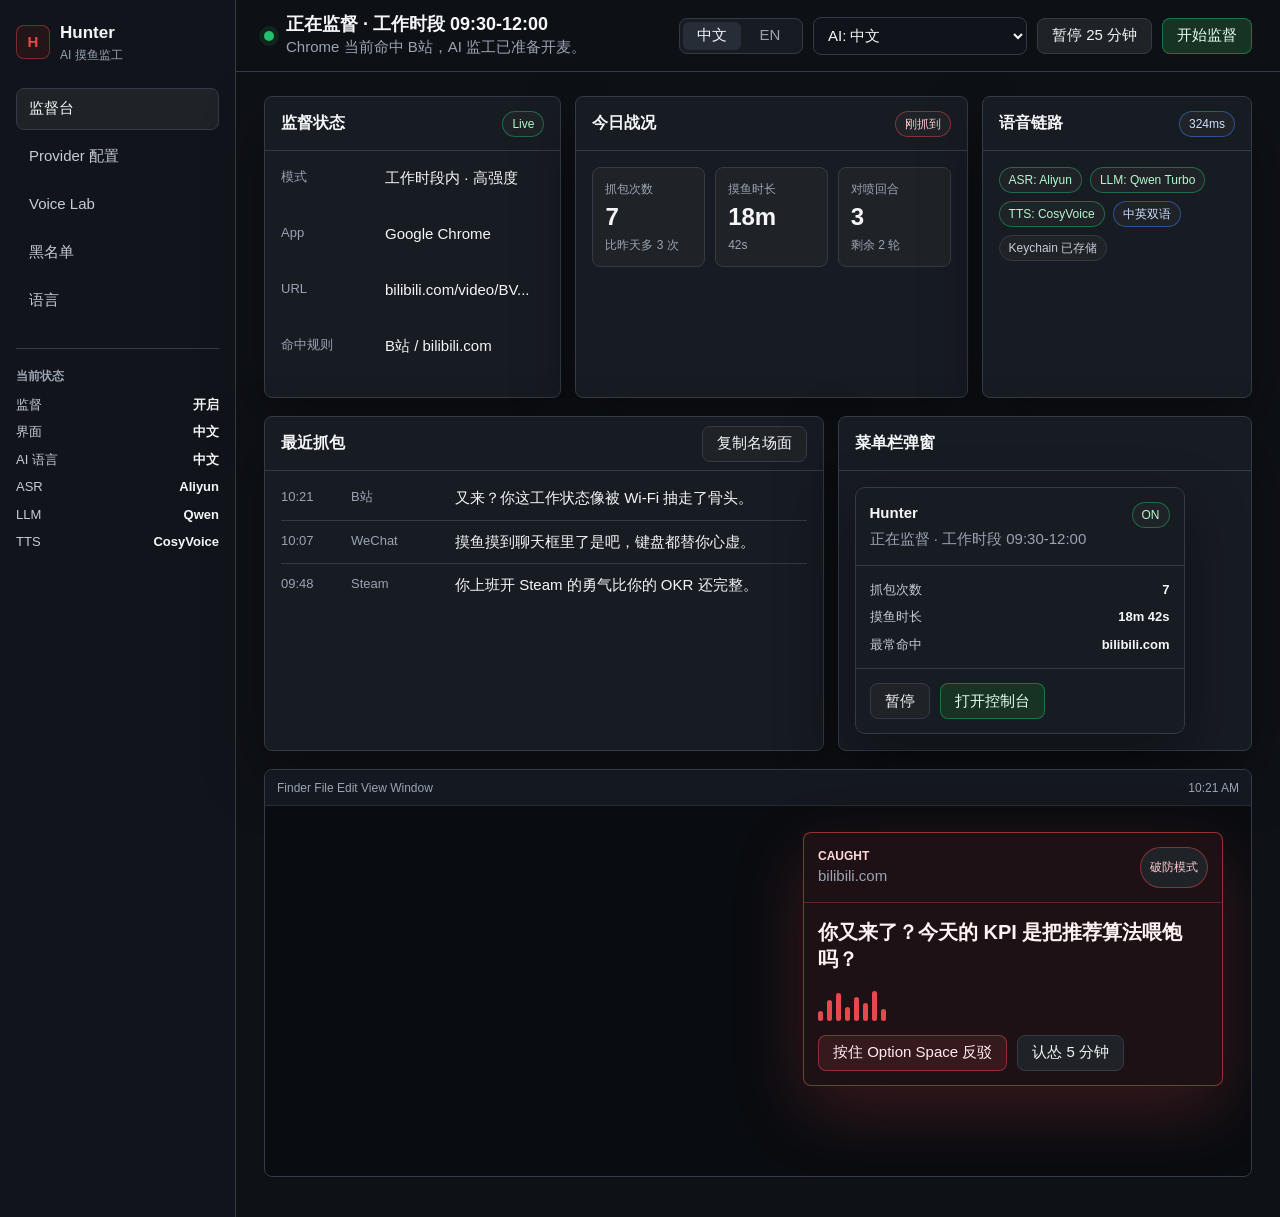
==== docs/design-prototype/index.html @ 323cc322 "Initial Hunter product docs and design prototype" ====
<!doctype html>
<html lang="zh-Hans">
  <head>
    <meta charset="utf-8" />
    <meta name="viewport" content="width=device-width, initial-scale=1" />
    <title>Hunter Design Prototype</title>
    <style>
      :root {
        color-scheme: dark;
        --bg: #0e1116;
        --surface: #171b22;
        --surface-2: #1f2328;
        --surface-3: #272d36;
        --line: #343b46;
        --text: #f4f6f8;
        --muted: #9aa4b2;
        --soft: #c4ccd6;
        --green: #25c26e;
        --red: #e5484d;
        --yellow: #f6b73c;
        --blue: #3b82f6;
        --violet: #8b5cf6;
        --radius: 8px;
        --shadow: 0 24px 60px rgba(0, 0, 0, 0.34);
        --font: -apple-system, BlinkMacSystemFont, "SF Pro Text", "SF Pro Display", "Segoe UI", sans-serif;
      }

      * {
        box-sizing: border-box;
      }

      body {
        margin: 0;
        min-width: 1120px;
        min-height: 100vh;
        background: var(--bg);
        color: var(--text);
        font-family: var(--font);
        font-size: 15px;
        line-height: 1.5;
      }

      button,
      input,
      select {
        font: inherit;
      }

      button {
        cursor: pointer;
      }

      .prototype {
        display: grid;
        grid-template-columns: 236px 1fr;
        min-height: 100vh;
      }

      .sidebar {
        border-right: 1px solid var(--line);
        background: #11151b;
        padding: 20px 16px;
      }

      .brand {
        display: flex;
        align-items: center;
        gap: 10px;
        margin-bottom: 24px;
      }

      .brand-mark {
        display: grid;
        place-items: center;
        width: 34px;
        height: 34px;
        border: 1px solid rgba(229, 72, 77, 0.45);
        border-radius: 8px;
        background: #241519;
        color: var(--red);
        font-weight: 800;
      }

      .brand-title {
        font-size: 17px;
        font-weight: 800;
      }

      .brand-subtitle {
        color: var(--muted);
        font-size: 12px;
      }

      .nav {
        display: grid;
        gap: 6px;
      }

      .nav button {
        width: 100%;
        min-height: 42px;
        border: 1px solid transparent;
        border-radius: 8px;
        background: transparent;
        color: var(--soft);
        text-align: left;
        padding: 0 12px;
      }

      .nav button.active {
        border-color: var(--line);
        background: var(--surface-2);
        color: var(--text);
      }

      .sidebar-section {
        margin-top: 26px;
        padding-top: 18px;
        border-top: 1px solid var(--line);
      }

      .sidebar-label {
        margin-bottom: 10px;
        color: var(--muted);
        font-size: 12px;
        font-weight: 700;
        text-transform: uppercase;
      }

      .key-value {
        display: grid;
        gap: 8px;
      }

      .kv-row {
        display: flex;
        justify-content: space-between;
        gap: 10px;
        color: var(--soft);
        font-size: 13px;
      }

      .kv-row strong {
        color: var(--text);
      }

      .content {
        min-width: 0;
      }

      .topbar {
        position: sticky;
        top: 0;
        z-index: 10;
        display: flex;
        align-items: center;
        justify-content: space-between;
        height: 72px;
        border-bottom: 1px solid var(--line);
        background: rgba(14, 17, 22, 0.96);
        padding: 0 28px;
      }

      .topbar-title {
        display: flex;
        align-items: center;
        gap: 12px;
        min-width: 0;
      }

      .status-dot {
        width: 10px;
        height: 10px;
        border-radius: 999px;
        background: var(--green);
        box-shadow: 0 0 0 5px rgba(37, 194, 110, 0.12);
      }

      h1,
      h2,
      h3,
      p {
        margin: 0;
      }

      h1 {
        font-size: 18px;
        line-height: 1.25;
      }

      h2 {
        font-size: 16px;
        line-height: 1.3;
      }

      h3 {
        font-size: 13px;
        color: var(--muted);
        font-weight: 700;
        text-transform: uppercase;
      }

      .subtle {
        color: var(--muted);
      }

      .toolbar {
        display: flex;
        align-items: center;
        gap: 10px;
        flex-shrink: 0;
      }

      .segmented {
        display: flex;
        align-items: center;
        min-height: 36px;
        border: 1px solid var(--line);
        border-radius: 8px;
        background: var(--surface);
        padding: 3px;
      }

      .segmented button {
        min-width: 58px;
        height: 28px;
        border: 0;
        border-radius: 6px;
        background: transparent;
        color: var(--muted);
        padding: 0 10px;
      }

      .segmented button.active {
        background: var(--surface-3);
        color: var(--text);
      }

      .button {
        min-height: 36px;
        border: 1px solid var(--line);
        border-radius: 8px;
        background: var(--surface-2);
        color: var(--text);
        padding: 0 14px;
        white-space: nowrap;
      }

      #aiLanguage {
        width: 214px;
      }

      .button.primary {
        border-color: rgba(37, 194, 110, 0.45);
        background: #173323;
        color: #e6fff0;
      }

      .button.warn {
        border-color: rgba(229, 72, 77, 0.5);
        background: #35191d;
        color: #ffecef;
      }

      .main {
        display: grid;
        gap: 18px;
        padding: 24px 28px 40px;
      }

      .page {
        display: none;
      }

      .page.active {
        display: grid;
        gap: 18px;
      }

      .dashboard-grid {
        display: grid;
        grid-template-columns: 1.1fr 1.45fr 1fr;
        gap: 14px;
      }

      .two-column {
        display: grid;
        grid-template-columns: 1.35fr 1fr;
        gap: 14px;
      }

      .panel {
        border: 1px solid var(--line);
        border-radius: var(--radius);
        background: var(--surface);
        box-shadow: var(--shadow);
      }

      .panel-header {
        display: flex;
        align-items: center;
        justify-content: space-between;
        gap: 12px;
        min-height: 54px;
        border-bottom: 1px solid var(--line);
        padding: 0 16px;
      }

      .panel-body {
        padding: 16px;
      }

      .metric-grid {
        display: grid;
        grid-template-columns: repeat(3, minmax(0, 1fr));
        gap: 10px;
      }

      .metric {
        min-height: 86px;
        border: 1px solid var(--line);
        border-radius: 8px;
        background: var(--surface-2);
        padding: 12px;
      }

      .metric-label {
        color: var(--muted);
        font-size: 12px;
      }

      .metric-value {
        margin-top: 6px;
        font-size: 24px;
        font-weight: 800;
        line-height: 1.1;
      }

      .metric-note {
        margin-top: 6px;
        color: var(--muted);
        font-size: 12px;
      }

      .signal-list {
        display: grid;
        gap: 10px;
      }

      .signal {
        display: grid;
        grid-template-columns: 94px 1fr;
        gap: 10px;
        align-items: start;
        min-height: 46px;
      }

      .signal-label {
        color: var(--muted);
        font-size: 13px;
      }

      .signal-value {
        color: var(--text);
        overflow-wrap: anywhere;
      }

      .badge-row {
        display: flex;
        flex-wrap: wrap;
        gap: 8px;
      }

      .badge {
        display: inline-flex;
        align-items: center;
        min-height: 26px;
        border: 1px solid var(--line);
        border-radius: 999px;
        background: var(--surface-2);
        color: var(--soft);
        padding: 0 9px;
        font-size: 12px;
        white-space: nowrap;
      }

      .badge.green {
        border-color: rgba(37, 194, 110, 0.45);
        color: #b7f7cf;
      }

      .badge.red {
        border-color: rgba(229, 72, 77, 0.5);
        color: #ffc8cd;
      }

      .badge.blue {
        border-color: rgba(59, 130, 246, 0.5);
        color: #cfe0ff;
      }

      .event-list {
        display: grid;
        gap: 10px;
      }

      .event {
        display: grid;
        grid-template-columns: 58px 92px 1fr;
        gap: 12px;
        align-items: start;
        border-bottom: 1px solid var(--line);
        padding-bottom: 10px;
      }

      .event:last-child {
        border-bottom: 0;
        padding-bottom: 0;
      }

      .event-time,
      .event-target {
        color: var(--muted);
        font-size: 13px;
      }

      .event-copy {
        color: var(--text);
      }

      .provider-grid {
        display: grid;
        grid-template-columns: repeat(3, minmax(0, 1fr));
        gap: 14px;
      }

      .provider {
        border: 1px solid var(--line);
        border-radius: 8px;
        background: var(--surface-2);
      }

      .provider-top {
        display: flex;
        align-items: center;
        justify-content: space-between;
        gap: 10px;
        min-height: 52px;
        border-bottom: 1px solid var(--line);
        padding: 0 14px;
      }

      .provider-body {
        display: grid;
        gap: 12px;
        padding: 14px;
      }

      .field-grid {
        display: grid;
        grid-template-columns: repeat(2, minmax(0, 1fr));
        gap: 12px;
      }

      .field {
        display: grid;
        gap: 6px;
      }

      .field label {
        color: var(--muted);
        font-size: 12px;
        font-weight: 700;
      }

      .input {
        width: 100%;
        min-height: 38px;
        border: 1px solid var(--line);
        border-radius: 8px;
        background: #10141a;
        color: var(--text);
        padding: 0 10px;
      }

      .select {
        width: 100%;
        min-height: 38px;
        border: 1px solid var(--line);
        border-radius: 8px;
        background: #10141a;
        color: var(--text);
        padding: 0 10px;
      }

      .preview-shell {
        position: relative;
        min-height: 408px;
        overflow: hidden;
        border: 1px solid var(--line);
        border-radius: 8px;
        background: #090c10;
      }

      .desktop-strip {
        display: flex;
        align-items: center;
        justify-content: space-between;
        min-height: 36px;
        border-bottom: 1px solid #252b34;
        background: #141820;
        padding: 0 12px;
        color: var(--muted);
        font-size: 12px;
      }

      .overlay {
        position: absolute;
        right: 28px;
        top: 62px;
        width: 420px;
        border: 1px solid rgba(229, 72, 77, 0.58);
        border-radius: 8px;
        background: #1d1115;
        box-shadow: 0 24px 70px rgba(229, 72, 77, 0.22);
      }

      .overlay-head {
        display: flex;
        justify-content: space-between;
        gap: 12px;
        border-bottom: 1px solid rgba(229, 72, 77, 0.32);
        padding: 14px;
      }

      .overlay-title {
        color: #ffd9dc;
        font-size: 12px;
        font-weight: 800;
        letter-spacing: 0;
        text-transform: uppercase;
      }

      .overlay-body {
        display: grid;
        gap: 14px;
        padding: 16px 14px 14px;
      }

      .roast {
        color: #fff3f4;
        font-size: 20px;
        font-weight: 800;
        line-height: 1.35;
      }

      .wave {
        display: flex;
        align-items: end;
        gap: 4px;
        height: 34px;
      }

      .wave span {
        width: 5px;
        border-radius: 999px;
        background: var(--red);
      }

      .wave span:nth-child(1) { height: 10px; }
      .wave span:nth-child(2) { height: 21px; }
      .wave span:nth-child(3) { height: 28px; }
      .wave span:nth-child(4) { height: 14px; }
      .wave span:nth-child(5) { height: 24px; }
      .wave span:nth-child(6) { height: 18px; }
      .wave span:nth-child(7) { height: 30px; }
      .wave span:nth-child(8) { height: 12px; }

      .blacklist-table {
        width: 100%;
        border-collapse: collapse;
      }

      .blacklist-table th,
      .blacklist-table td {
        border-bottom: 1px solid var(--line);
        padding: 11px 10px;
        text-align: left;
      }

      .blacklist-table th {
        color: var(--muted);
        font-size: 12px;
        font-weight: 700;
      }

      .blacklist-table td {
        color: var(--soft);
      }

      .fight {
        display: grid;
        gap: 12px;
      }

      .bubble {
        max-width: 82%;
        border: 1px solid var(--line);
        border-radius: 8px;
        background: var(--surface-2);
        padding: 12px;
      }

      .bubble.user {
        justify-self: end;
        border-color: rgba(59, 130, 246, 0.5);
        background: #111d31;
      }

      .bubble.ai {
        justify-self: start;
        border-color: rgba(229, 72, 77, 0.45);
        background: #211519;
      }

      .bubble-label {
        margin-bottom: 4px;
        color: var(--muted);
        font-size: 12px;
        font-weight: 700;
      }

      .language-grid {
        display: grid;
        grid-template-columns: repeat(4, minmax(0, 1fr));
        gap: 12px;
      }

      .language-item {
        min-height: 112px;
        border: 1px solid var(--line);
        border-radius: 8px;
        background: var(--surface-2);
        padding: 14px;
      }

      .language-item strong {
        display: block;
        margin-bottom: 6px;
      }

      .language-item p {
        color: var(--muted);
        font-size: 13px;
      }

      .preview-copy-box {
        border: 1px solid var(--line);
        border-radius: 8px;
        background: #10141a;
        padding: 14px;
      }

      .menu-popover {
        width: 330px;
        border: 1px solid var(--line);
        border-radius: 10px;
        background: var(--surface);
        box-shadow: var(--shadow);
        overflow: hidden;
      }

      .popover-section {
        border-bottom: 1px solid var(--line);
        padding: 14px;
      }

      .popover-section:last-child {
        border-bottom: 0;
      }

      .footer-note {
        color: var(--muted);
        font-size: 12px;
      }

      @media (max-width: 980px) {
        body {
          min-width: 0;
        }

        .prototype {
          grid-template-columns: 1fr;
        }

        .sidebar {
          display: none;
        }

        .dashboard-grid,
        .two-column,
        .provider-grid,
        .language-grid,
        .field-grid {
          grid-template-columns: 1fr;
        }

        .topbar {
          height: auto;
          align-items: flex-start;
          gap: 14px;
          padding: 16px;
          flex-direction: column;
        }

        .main {
          padding: 16px;
        }

        .overlay {
          left: 16px;
          right: 16px;
          width: auto;
        }
      }
    </style>
  </head>
  <body>
    <div class="prototype">
      <aside class="sidebar">
        <div class="brand">
          <div class="brand-mark">H</div>
          <div>
            <div class="brand-title">Hunter</div>
            <div class="brand-subtitle" data-i18n="brand_subtitle">AI 摸鱼监工</div>
          </div>
        </div>

        <nav class="nav" aria-label="Prototype sections">
          <button class="active" data-page-target="dashboard" data-i18n="nav_dashboard">监督台</button>
          <button data-page-target="providers" data-i18n="nav_providers">Provider 配置</button>
          <button data-page-target="voice" data-i18n="nav_voice">Voice Lab</button>
          <button data-page-target="blacklist" data-i18n="nav_blacklist">黑名单</button>
          <button data-page-target="language" data-i18n="nav_language">语言</button>
        </nav>

        <div class="sidebar-section">
          <div class="sidebar-label" data-i18n="sidebar_status">当前状态</div>
          <div class="key-value">
            <div class="kv-row"><span data-i18n="sidebar_monitor">监督</span><strong data-i18n="sidebar_on">开启</strong></div>
            <div class="kv-row"><span data-i18n="sidebar_ui">界面</span><strong id="sidebarUi">中文</strong></div>
            <div class="kv-row"><span data-i18n="sidebar_ai">AI 语言</span><strong id="sidebarAi">中文</strong></div>
            <div class="kv-row"><span>ASR</span><strong>Aliyun</strong></div>
            <div class="kv-row"><span>LLM</span><strong>Qwen</strong></div>
            <div class="kv-row"><span>TTS</span><strong>CosyVoice</strong></div>
          </div>
        </div>
      </aside>

      <section class="content">
        <header class="topbar">
          <div class="topbar-title">
            <span class="status-dot" aria-hidden="true"></span>
            <div>
              <h1 data-i18n="top_title">正在监督 · 工作时段 09:30-12:00</h1>
              <p class="subtle" data-i18n="top_subtitle">Chrome 当前命中 B站，AI 监工已准备开麦。</p>
            </div>
          </div>
          <div class="toolbar">
            <div class="segmented" aria-label="Interface language">
              <button class="active" data-locale="zh">中文</button>
              <button data-locale="en">EN</button>
            </div>
            <select class="select" id="aiLanguage" aria-label="AI roast language">
              <option value="zh">AI: 中文</option>
              <option value="en">AI: English</option>
              <option value="follow">AI: Follow UI</option>
            </select>
            <button class="button" data-i18n="btn_pause">暂停 25 分钟</button>
            <button class="button primary" data-i18n="btn_open">开始监督</button>
          </div>
        </header>

        <main class="main">
          <section class="page active" id="dashboard">
            <div class="dashboard-grid">
              <div class="panel">
                <div class="panel-header">
                  <h2 data-i18n="panel_status">监督状态</h2>
                  <span class="badge green" data-i18n="badge_live">Live</span>
                </div>
                <div class="panel-body signal-list">
                  <div class="signal">
                    <div class="signal-label" data-i18n="status_mode">模式</div>
                    <div class="signal-value" data-i18n="status_mode_value">工作时段内 · 高强度</div>
                  </div>
                  <div class="signal">
                    <div class="signal-label">App</div>
                    <div class="signal-value">Google Chrome</div>
                  </div>
                  <div class="signal">
                    <div class="signal-label">URL</div>
                    <div class="signal-value">bilibili.com/video/BV...</div>
                  </div>
                  <div class="signal">
                    <div class="signal-label" data-i18n="status_rule">命中规则</div>
                    <div class="signal-value">B站 / bilibili.com</div>
                  </div>
                </div>
              </div>

              <div class="panel">
                <div class="panel-header">
                  <h2 data-i18n="panel_today">今日战况</h2>
                  <span class="badge red" data-i18n="badge_caught">刚抓到</span>
                </div>
                <div class="panel-body">
                  <div class="metric-grid">
                    <div class="metric">
                      <div class="metric-label" data-i18n="metric_incidents">抓包次数</div>
                      <div class="metric-value">7</div>
                      <div class="metric-note" data-i18n="metric_incidents_note">比昨天多 3 次</div>
                    </div>
                    <div class="metric">
                      <div class="metric-label" data-i18n="metric_time">摸鱼时长</div>
                      <div class="metric-value">18m</div>
                      <div class="metric-note">42s</div>
                    </div>
                    <div class="metric">
                      <div class="metric-label" data-i18n="metric_fights">对喷回合</div>
                      <div class="metric-value">3</div>
                      <div class="metric-note" data-i18n="metric_fights_note">剩余 2 轮</div>
                    </div>
                  </div>
                </div>
              </div>

              <div class="panel">
                <div class="panel-header">
                  <h2 data-i18n="panel_chain">语音链路</h2>
                  <span class="badge blue">324ms</span>
                </div>
                <div class="panel-body">
                  <div class="badge-row">
                    <span class="badge green">ASR: Aliyun</span>
                    <span class="badge green">LLM: Qwen Turbo</span>
                    <span class="badge green">TTS: CosyVoice</span>
                    <span class="badge blue" data-i18n="badge_bilingual">中英双语</span>
                    <span class="badge" data-i18n="badge_keychain">Keychain 已存储</span>
                  </div>
                </div>
              </div>
            </div>

            <div class="two-column">
              <div class="panel">
                <div class="panel-header">
                  <h2 data-i18n="panel_recent">最近抓包</h2>
                  <button class="button" data-i18n="btn_copy">复制名场面</button>
                </div>
                <div class="panel-body event-list">
                  <div class="event">
                    <div class="event-time">10:21</div>
                    <div class="event-target">B站</div>
                    <div class="event-copy" data-i18n="event_1">又来？你这工作状态像被 Wi-Fi 抽走了骨头。</div>
                  </div>
                  <div class="event">
                    <div class="event-time">10:07</div>
                    <div class="event-target">WeChat</div>
                    <div class="event-copy" data-i18n="event_2">摸鱼摸到聊天框里了是吧，键盘都替你心虚。</div>
                  </div>
                  <div class="event">
                    <div class="event-time">09:48</div>
                    <div class="event-target">Steam</div>
                    <div class="event-copy" data-i18n="event_3">你上班开 Steam 的勇气比你的 OKR 还完整。</div>
                  </div>
                </div>
              </div>

              <div class="panel">
                <div class="panel-header">
                  <h2 data-i18n="panel_menu">菜单栏弹窗</h2>
                </div>
                <div class="panel-body">
                  <div class="menu-popover">
                    <div class="popover-section">
                      <div style="display:flex; justify-content:space-between; gap:12px;">
                        <strong>Hunter</strong>
                        <span class="badge green">ON</span>
                      </div>
                      <p class="subtle" data-i18n="popover_status">正在监督 · 工作时段 09:30-12:00</p>
                    </div>
                    <div class="popover-section key-value">
                      <div class="kv-row"><span data-i18n="metric_incidents">抓包次数</span><strong>7</strong></div>
                      <div class="kv-row"><span data-i18n="metric_time">摸鱼时长</span><strong>18m 42s</strong></div>
                      <div class="kv-row"><span data-i18n="top_target">最常命中</span><strong>bilibili.com</strong></div>
                    </div>
                    <div class="popover-section" style="display:flex; gap:10px;">
                      <button class="button" data-i18n="btn_pause_short">暂停</button>
                      <button class="button primary" data-i18n="btn_console">打开控制台</button>
                    </div>
                  </div>
                </div>
              </div>
            </div>

            <div class="preview-shell" aria-label="Caught overlay preview">
              <div class="desktop-strip">
                <span>Finder  File  Edit  View  Window</span>
                <span>10:21 AM</span>
              </div>
              <div class="overlay">
                <div class="overlay-head">
                  <div>
                    <div class="overlay-title">Caught</div>
                    <div class="subtle">bilibili.com</div>
                  </div>
                  <span class="badge red" data-i18n="overlay_level">破防模式</span>
                </div>
                <div class="overlay-body">
                  <div class="roast" id="overlayRoast">你又来了？今天的 KPI 是把推荐算法喂饱吗？</div>
                  <div class="wave" aria-label="TTS playing">
                    <span></span><span></span><span></span><span></span><span></span><span></span><span></span><span></span>
                  </div>
                  <div style="display:flex; gap:10px;">
                    <button class="button warn" data-i18n="btn_talkback">按住 Option Space 反驳</button>
                    <button class="button" data-i18n="btn_surrender">认怂 5 分钟</button>
                  </div>
                </div>
              </div>
            </div>
          </section>

          <section class="page" id="providers">
            <div class="panel">
              <div class="panel-header">
                <h2 data-i18n="provider_title">Provider 配置</h2>
                <div class="toolbar">
                  <button class="button" data-i18n="provider_add">新增 Custom Provider</button>
                  <button class="button primary" data-i18n="provider_test_all">端到端测试</button>
                </div>
              </div>
              <div class="panel-body provider-grid">
                <article class="provider">
                  <div class="provider-top">
                    <strong>ASR</strong>
                    <span class="badge green" data-i18n="connected">已连接</span>
                  </div>
                  <div class="provider-body">
                    <div class="field">
                      <label>Provider</label>
                      <select class="select">
                        <option>Aliyun Bailian</option>
                        <option>OpenAI-compatible</option>
                        <option>Custom HTTP</option>
                      </select>
                    </div>
                    <div class="field">
                      <label>Model ID</label>
                      <input class="input" value="paraformer-realtime-v2" />
                    </div>
                    <div class="field">
                      <label>Base URL</label>
                      <input class="input" value="wss://dashscope.aliyuncs.com/..." />
                    </div>
                    <div class="field">
                      <label>API Key</label>
                      <input class="input" value="Stored in Keychain" />
                    </div>
                    <div class="badge-row">
                      <span class="badge blue">Streaming</span>
                      <span class="badge">zh-CN</span>
                      <span class="badge">en-US</span>
                    </div>
                    <button class="button" data-i18n="test_asr">测试 ASR</button>
                  </div>
                </article>

                <article class="provider">
                  <div class="provider-top">
                    <strong>LLM</strong>
                    <span class="badge green" data-i18n="connected">已连接</span>
                  </div>
                  <div class="provider-body">
                    <div class="field">
                      <label>Provider</label>
                      <select class="select">
                        <option>Aliyun Bailian</option>
                        <option>OpenAI-compatible</option>
                        <option>Volcengine</option>
                      </select>
                    </div>
                    <div class="field">
                      <label>Model ID</label>
                      <input class="input" value="qwen-turbo" />
                    </div>
                    <div class="field">
                      <label>Base URL</label>
                      <input class="input" value="https://dashscope.aliyuncs.com/compatible-mode/v1" />
                    </div>
                    <div class="field">
                      <label data-i18n="cost_hint">成本提示</label>
                      <input class="input" value="0.3/0.6 CNY per 1M tokens" />
                    </div>
                    <div class="badge-row">
                      <span class="badge blue">OpenAI-compatible</span>
                      <span class="badge">JSON</span>
                      <span class="badge">zh/en</span>
                    </div>
                    <button class="button" data-i18n="test_llm">测试 LLM</button>
                  </div>
                </article>

                <article class="provider">
                  <div class="provider-top">
                    <strong>TTS</strong>
                    <span class="badge yellow" data-i18n="voice_needed">需要音色</span>
                  </div>
                  <div class="provider-body">
                    <div class="field">
                      <label>Provider</label>
                      <select class="select">
                        <option>Aliyun Bailian</option>
                        <option>Tencent Cloud</option>
                        <option>Custom HTTP</option>
                      </select>
                    </div>
                    <div class="field">
                      <label>Model ID</label>
                      <input class="input" value="cosyvoice-v3.5-flash" />
                    </div>
                    <div class="field">
                      <label>Voice</label>
                      <input class="input" value="longxiaochun" />
                    </div>
                    <div class="field">
                      <label data-i18n="voice_clone">音色复刻</label>
                      <select class="select">
                        <option data-i18n="voice_clone_auth">授权后启用</option>
                      </select>
                    </div>
                    <div class="badge-row">
                      <span class="badge blue">Voice clone</span>
                      <span class="badge">zh-CN</span>
                      <span class="badge">en-US</span>
                    </div>
                    <button class="button" data-i18n="test_tts">测试 TTS</button>
                  </div>
                </article>
              </div>
            </div>

            <div class="panel">
              <div class="panel-header">
                <h2 data-i18n="provider_matrix">能力矩阵</h2>
              </div>
              <div class="panel-body">
                <table class="blacklist-table">
                  <thead>
                    <tr>
                      <th>Provider</th>
                      <th>ASR</th>
                      <th>LLM</th>
                      <th>TTS</th>
                      <th data-i18n="languages">语言</th>
                      <th data-i18n="best_for">适合</th>
                    </tr>
                  </thead>
                  <tbody>
                    <tr>
                      <td>Aliyun Bailian</td>
                      <td>Yes</td>
                      <td>Yes</td>
                      <td>Yes</td>
                      <td>中文 / English</td>
                      <td data-i18n="best_aliyun">默认测试，低成本闭环</td>
                    </tr>
                    <tr>
                      <td>OpenAI-compatible</td>
                      <td>Depends</td>
                      <td>Yes</td>
                      <td>Depends</td>
                      <td>Multi</td>
                      <td data-i18n="best_custom">用户自带网关</td>
                    </tr>
                    <tr>
                      <td>Volcengine</td>
                      <td>Yes</td>
                      <td>Yes</td>
                      <td>Yes</td>
                      <td>中文 / English</td>
                      <td data-i18n="best_voice">更强语音表现力</td>
                    </tr>
                  </tbody>
                </table>
              </div>
            </div>
          </section>

          <section class="page" id="voice">
            <div class="two-column">
              <div class="panel">
                <div class="panel-header">
                  <h2>Voice Lab</h2>
                  <button class="button primary" data-i18n="save_role">保存为当前角色</button>
                </div>
                <div class="panel-body">
                  <div class="field-grid">
                    <div class="field">
                      <label data-i18n="role">角色</label>
                      <select class="select">
                        <option data-i18n="role_coworker">毒舌同事</option>
                        <option data-i18n="role_boss">老板附体</option>
                        <option data-i18n="role_coach">自律教练</option>
                      </select>
                    </div>
                    <div class="field">
                      <label data-i18n="intensity">强度</label>
                      <select class="select">
                        <option data-i18n="level_sarcastic">阴阳怪气</option>
                        <option data-i18n="level_gentle">温柔提醒</option>
                        <option data-i18n="level_break">破防模式</option>
                      </select>
                    </div>
                    <div class="field">
                      <label data-i18n="ai_roast_language">AI 监督语言</label>
                      <select class="select">
                        <option>中文</option>
                        <option>English</option>
                        <option data-i18n="follow_ui">跟随界面</option>
                      </select>
                    </div>
                    <div class="field">
                      <label data-i18n="voice">音色</label>
                      <select class="select">
                        <option>longxiaochun · zh/en</option>
                        <option>custom-authorized-01</option>
                      </select>
                    </div>
                  </div>
                  <div style="height:14px;"></div>
                  <div class="field">
                    <label data-i18n="preview_scene">预览场景</label>
                    <input class="input" value="App: Chrome, URL: bilibili.com, Work mode: Deep Focus" />
                  </div>
                  <div style="height:12px;"></div>
                  <div class="preview-copy-box">
                    <h3 data-i18n="preview_copy">预览文案</h3>
                    <p style="margin-top:8px; font-size:18px; font-weight:800;" id="voicePreview">
                      你又打开 B站？你这专注力比试用期还短。
                    </p>
                  </div>
                  <div style="height:12px;"></div>
                  <div class="toolbar">
                    <button class="button" data-i18n="generate_preview">生成预览</button>
                    <button class="button" data-i18n="play">播放</button>
                    <button class="button warn" data-i18n="upload_voice">上传授权样本</button>
                  </div>
                </div>
              </div>

              <div class="panel">
                <div class="panel-header">
                  <h2 data-i18n="fight_session">语音对喷</h2>
                  <span class="badge blue">3 / 5</span>
                </div>
                <div class="panel-body fight">
                  <div class="bubble user">
                    <div class="bubble-label" data-i18n="you">你</div>
                    <div data-i18n="fight_user_1">我就看两分钟。</div>
                  </div>
                  <div class="bubble ai">
                    <div class="bubble-label">Hunter</div>
                    <div data-i18n="fight_ai_1">你上次也是两分钟，最后午饭都凉了。</div>
                  </div>
                  <div class="bubble user">
                    <div class="bubble-label" data-i18n="you">你</div>
                    <div data-i18n="fight_user_2">我是在找资料。</div>
                  </div>
                  <div class="bubble ai">
                    <div class="bubble-label">Hunter</div>
                    <div data-i18n="fight_ai_2">资料长得挺像鬼畜区首页。</div>
                  </div>
                  <div class="toolbar">
                    <button class="button warn" data-i18n="hold_to_talk">按住说话</button>
                    <button class="button" data-i18n="end_round">结束回合</button>
                  </div>
                </div>
              </div>
            </div>
          </section>

          <section class="page" id="blacklist">
            <div class="panel">
              <div class="panel-header">
                <h2 data-i18n="blacklist_title">黑名单</h2>
                <div class="toolbar">
                  <button class="button" data-i18n="preset_pack">添加预设包</button>
                  <button class="button primary" data-i18n="add_rule">添加规则</button>
                </div>
              </div>
              <div class="panel-body">
                <table class="blacklist-table">
                  <thead>
                    <tr>
                      <th data-i18n="rule_name">规则</th>
                      <th data-i18n="type">类型</th>
                      <th data-i18n="match">匹配</th>
                      <th data-i18n="cooldown">冷却</th>
                      <th data-i18n="status">状态</th>
                    </tr>
                  </thead>
                  <tbody>
                    <tr>
                      <td>B站</td>
                      <td>Website</td>
                      <td>bilibili.com</td>
                      <td>5m</td>
                      <td><span class="badge green" data-i18n="enabled">启用</span></td>
                    </tr>
                    <tr>
                      <td>YouTube</td>
                      <td>Website</td>
                      <td>youtube.com</td>
                      <td>5m</td>
                      <td><span class="badge green" data-i18n="enabled">启用</span></td>
                    </tr>
                    <tr>
                      <td>Steam</td>
                      <td>App</td>
                      <td>com.valvesoftware.steam</td>
                      <td>10m</td>
                      <td><span class="badge green" data-i18n="enabled">启用</span></td>
                    </tr>
                    <tr>
                      <td>Discord</td>
                      <td>App</td>
                      <td>Discord</td>
                      <td>3m</td>
                      <td><span class="badge" data-i18n="paused">暂停</span></td>
                    </tr>
                  </tbody>
                </table>
              </div>
            </div>
          </section>

          <section class="page" id="language">
            <div class="panel">
              <div class="panel-header">
                <h2 data-i18n="language_title">语言设置</h2>
                <button class="button primary" data-i18n="save">保存</button>
              </div>
              <div class="panel-body language-grid">
                <div class="language-item">
                  <strong data-i18n="interface_language">界面语言</strong>
                  <p data-i18n="interface_language_desc">控制菜单栏、设置页、抓包记录和所有系统状态文案。</p>
                  <div style="height:12px;"></div>
                  <select class="select">
                    <option>中文</option>
                    <option>English</option>
                  </select>
                </div>
                <div class="language-item">
                  <strong data-i18n="ai_language">AI 监督语言</strong>
                  <p data-i18n="ai_language_desc">控制 LLM 输出和 TTS 播报语言，可独立于界面语言。</p>
                  <div style="height:12px;"></div>
                  <select class="select">
                    <option>中文</option>
                    <option>English</option>
                    <option data-i18n="follow_ui">跟随界面</option>
                  </select>
                </div>
                <div class="language-item">
                  <strong data-i18n="asr_hint">ASR 语言提示</strong>
                  <p data-i18n="asr_hint_desc">告诉 ASR 用户可能说中文、英文或中英混合。</p>
                  <div style="height:12px;"></div>
                  <select class="select">
                    <option data-i18n="auto">自动</option>
                    <option>Mandarin</option>
                    <option>English</option>
                    <option>Mixed</option>
                  </select>
                </div>
                <div class="language-item">
                  <strong data-i18n="voice_language">音色语言能力</strong>
                  <p data-i18n="voice_language_desc">TTS 音色列表必须展示支持语言，避免英文用错中文音色。</p>
                  <div style="height:12px;"></div>
                  <div class="badge-row">
                    <span class="badge blue">zh-CN</span>
                    <span class="badge blue">en-US</span>
                  </div>
                </div>
              </div>
            </div>

            <p class="footer-note" data-i18n="language_note">
              Prototype note: UI language and AI roast language are separate settings. The language toggle at the top simulates interface i18n.
            </p>
          </section>
        </main>
      </section>
    </div>

    <script>
      const copy = {
        zh: {
          brand_subtitle: "AI 摸鱼监工",
          nav_dashboard: "监督台",
          nav_providers: "Provider 配置",
          nav_voice: "Voice Lab",
          nav_blacklist: "黑名单",
          nav_language: "语言",
          sidebar_status: "当前状态",
          sidebar_monitor: "监督",
          sidebar_on: "开启",
          sidebar_ui: "界面",
          sidebar_ai: "AI 语言",
          top_title: "正在监督 · 工作时段 09:30-12:00",
          top_subtitle: "Chrome 当前命中 B站，AI 监工已准备开麦。",
          btn_pause: "暂停 25 分钟",
          btn_open: "开始监督",
          panel_status: "监督状态",
          badge_live: "Live",
          status_mode: "模式",
          status_mode_value: "工作时段内 · 高强度",
          status_rule: "命中规则",
          panel_today: "今日战况",
          badge_caught: "刚抓到",
          metric_incidents: "抓包次数",
          metric_incidents_note: "比昨天多 3 次",
          metric_time: "摸鱼时长",
          metric_fights: "对喷回合",
          metric_fights_note: "剩余 2 轮",
          panel_chain: "语音链路",
          badge_bilingual: "中英双语",
          badge_keychain: "Keychain 已存储",
          panel_recent: "最近抓包",
          btn_copy: "复制名场面",
          event_1: "又来？你这工作状态像被 Wi-Fi 抽走了骨头。",
          event_2: "摸鱼摸到聊天框里了是吧，键盘都替你心虚。",
          event_3: "你上班开 Steam 的勇气比你的 OKR 还完整。",
          panel_menu: "菜单栏弹窗",
          popover_status: "正在监督 · 工作时段 09:30-12:00",
          top_target: "最常命中",
          btn_pause_short: "暂停",
          btn_console: "打开控制台",
          overlay_level: "破防模式",
          btn_talkback: "按住 Option Space 反驳",
          btn_surrender: "认怂 5 分钟",
          provider_title: "Provider 配置",
          provider_add: "新增 Custom Provider",
          provider_test_all: "端到端测试",
          connected: "已连接",
          voice_needed: "需要音色",
          cost_hint: "成本提示",
          voice_clone: "音色复刻",
          voice_clone_auth: "授权后启用",
          test_asr: "测试 ASR",
          test_llm: "测试 LLM",
          test_tts: "测试 TTS",
          provider_matrix: "能力矩阵",
          languages: "语言",
          best_for: "适合",
          best_aliyun: "默认测试，低成本闭环",
          best_custom: "用户自带网关",
          best_voice: "更强语音表现力",
          save_role: "保存为当前角色",
          role: "角色",
          role_coworker: "毒舌同事",
          role_boss: "老板附体",
          role_coach: "自律教练",
          intensity: "强度",
          level_sarcastic: "阴阳怪气",
          level_gentle: "温柔提醒",
          level_break: "破防模式",
          ai_roast_language: "AI 监督语言",
          follow_ui: "跟随界面",
          voice: "音色",
          preview_scene: "预览场景",
          preview_copy: "预览文案",
          generate_preview: "生成预览",
          play: "播放",
          upload_voice: "上传授权样本",
          fight_session: "语音对喷",
          you: "你",
          fight_user_1: "我就看两分钟。",
          fight_ai_1: "你上次也是两分钟，最后午饭都凉了。",
          fight_user_2: "我是在找资料。",
          fight_ai_2: "资料长得挺像鬼畜区首页。",
          hold_to_talk: "按住说话",
          end_round: "结束回合",
          blacklist_title: "黑名单",
          preset_pack: "添加预设包",
          add_rule: "添加规则",
          rule_name: "规则",
          type: "类型",
          match: "匹配",
          cooldown: "冷却",
          status: "状态",
          enabled: "启用",
          paused: "暂停",
          language_title: "语言设置",
          save: "保存",
          interface_language: "界面语言",
          interface_language_desc: "控制菜单栏、设置页、抓包记录和所有系统状态文案。",
          ai_language: "AI 监督语言",
          ai_language_desc: "控制 LLM 输出和 TTS 播报语言，可独立于界面语言。",
          asr_hint: "ASR 语言提示",
          asr_hint_desc: "告诉 ASR 用户可能说中文、英文或中英混合。",
          auto: "自动",
          voice_language: "音色语言能力",
          voice_language_desc: "TTS 音色列表必须展示支持语言，避免英文用错中文音色。",
          language_note: "Prototype note: UI language and AI roast language are separate settings. The language toggle at the top simulates interface i18n."
        },
        en: {
          brand_subtitle: "AI slacking supervisor",
          nav_dashboard: "Monitor",
          nav_providers: "Providers",
          nav_voice: "Voice Lab",
          nav_blacklist: "Blacklist",
          nav_language: "Language",
          sidebar_status: "Status",
          sidebar_monitor: "Monitor",
          sidebar_on: "On",
          sidebar_ui: "UI",
          sidebar_ai: "AI language",
          top_title: "Monitoring · Work block 09:30-12:00",
          top_subtitle: "Chrome is on Bilibili. Hunter is ready to roast.",
          btn_pause: "Pause 25 min",
          btn_open: "Start monitoring",
          panel_status: "Monitor status",
          badge_live: "Live",
          status_mode: "Mode",
          status_mode_value: "Work block · High intensity",
          status_rule: "Matched rule",
          panel_today: "Today",
          badge_caught: "Caught now",
          metric_incidents: "Incidents",
          metric_incidents_note: "3 more than yesterday",
          metric_time: "Slack time",
          metric_fights: "Fight rounds",
          metric_fights_note: "2 rounds left",
          panel_chain: "Voice chain",
          badge_bilingual: "Bilingual",
          badge_keychain: "Stored in Keychain",
          panel_recent: "Recent incidents",
          btn_copy: "Copy best line",
          event_1: "Back again? Your focus just got unplugged from reality.",
          event_2: "You made it all the way into the chat box. Even your keyboard looks embarrassed.",
          event_3: "Opening Steam at work is bold for someone being hunted by deadlines.",
          panel_menu: "Menu bar popover",
          popover_status: "Monitoring · Work block 09:30-12:00",
          top_target: "Top target",
          btn_pause_short: "Pause",
          btn_console: "Open console",
          overlay_level: "Break mode",
          btn_talkback: "Hold Option Space to talk back",
          btn_surrender: "Surrender 5 min",
          provider_title: "Provider settings",
          provider_add: "Add custom provider",
          provider_test_all: "End-to-end test",
          connected: "Connected",
          voice_needed: "Voice needed",
          cost_hint: "Cost hint",
          voice_clone: "Voice clone",
          voice_clone_auth: "Enable after consent",
          test_asr: "Test ASR",
          test_llm: "Test LLM",
          test_tts: "Test TTS",
          provider_matrix: "Capability matrix",
          languages: "Languages",
          best_for: "Best for",
          best_aliyun: "Default test path, low cost",
          best_custom: "User-owned gateway",
          best_voice: "Stronger voice performance",
          save_role: "Save role",
          role: "Role",
          role_coworker: "Sarcastic coworker",
          role_boss: "Boss mode",
          role_coach: "Discipline coach",
          intensity: "Intensity",
          level_sarcastic: "Sarcastic",
          level_gentle: "Gentle",
          level_break: "Break mode",
          ai_roast_language: "AI roast language",
          follow_ui: "Follow UI",
          voice: "Voice",
          preview_scene: "Preview scene",
          preview_copy: "Preview copy",
          generate_preview: "Generate preview",
          play: "Play",
          upload_voice: "Upload consent sample",
          fight_session: "Voice fight",
          you: "You",
          fight_user_1: "I am only watching for two minutes.",
          fight_ai_1: "You said that last time and somehow lunch got cold.",
          fight_user_2: "I am researching.",
          fight_ai_2: "Interesting. Your research looks exactly like the entertainment page.",
          hold_to_talk: "Hold to talk",
          end_round: "End round",
          blacklist_title: "Blacklist",
          preset_pack: "Add preset pack",
          add_rule: "Add rule",
          rule_name: "Rule",
          type: "Type",
          match: "Match",
          cooldown: "Cooldown",
          status: "Status",
          enabled: "Enabled",
          paused: "Paused",
          language_title: "Language settings",
          save: "Save",
          interface_language: "Interface language",
          interface_language_desc: "Controls menus, settings, incident logs, and system status copy.",
          ai_language: "AI roast language",
          ai_language_desc: "Controls LLM output and TTS speech, independent from the app UI.",
          asr_hint: "ASR language hint",
          asr_hint_desc: "Tells ASR whether the user may speak Chinese, English, or mixed language.",
          auto: "Auto",
          voice_language: "Voice language support",
          voice_language_desc: "TTS voice lists must show supported languages so English does not use a Chinese-only voice.",
          language_note: "Prototype note: UI language and AI roast language are separate settings. The language toggle at the top simulates interface i18n."
        }
      };

      const roasts = {
        zh: "你又来了？今天的 KPI 是把推荐算法喂饱吗？",
        en: "Back to YouTube? Bold choice for someone losing to a deadline."
      };

      const previews = {
        zh: "你又打开 B站？你这专注力比试用期还短。",
        en: "Bilibili again? Your attention span is speedrunning probation."
      };

      let locale = "zh";

      function applyLocale(nextLocale) {
        locale = nextLocale;
        document.documentElement.lang = nextLocale === "zh" ? "zh-Hans" : "en";
        document.querySelectorAll("[data-i18n]").forEach((node) => {
          const key = node.getAttribute("data-i18n");
          if (copy[nextLocale][key]) node.textContent = copy[nextLocale][key];
        });
        document.querySelectorAll("[data-locale]").forEach((button) => {
          button.classList.toggle("active", button.dataset.locale === nextLocale);
        });
        document.getElementById("sidebarUi").textContent = nextLocale === "zh" ? "中文" : "English";
        const aiValue = document.getElementById("aiLanguage").value;
        const aiLocale = aiValue === "follow" ? nextLocale : aiValue;
        document.getElementById("sidebarAi").textContent = aiLocale === "zh" ? "中文" : "English";
        document.getElementById("overlayRoast").textContent = roasts[aiLocale];
        document.getElementById("voicePreview").textContent = previews[aiLocale];
      }

      document.querySelectorAll("[data-page-target]").forEach((button) => {
        button.addEventListener("click", () => {
          document.querySelectorAll("[data-page-target]").forEach((nav) => nav.classList.remove("active"));
          document.querySelectorAll(".page").forEach((page) => page.classList.remove("active"));
          button.classList.add("active");
          document.getElementById(button.dataset.pageTarget).classList.add("active");
        });
      });

      document.querySelectorAll("[data-locale]").forEach((button) => {
        button.addEventListener("click", () => applyLocale(button.dataset.locale));
      });

      document.getElementById("aiLanguage").addEventListener("change", () => applyLocale(locale));
      applyLocale("zh");
    </script>
  </body>
</html>
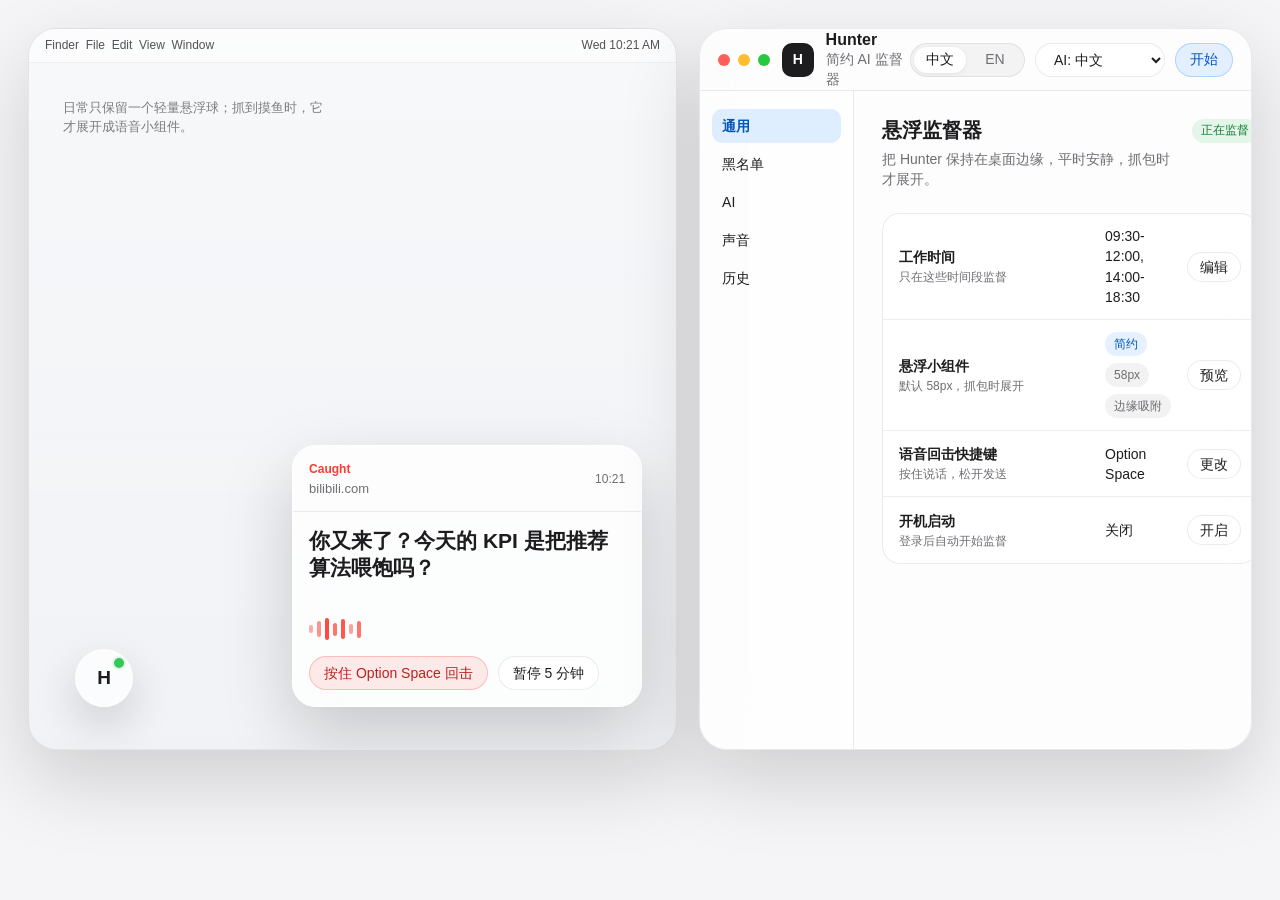
==== commit 6c9a301e: "Redesign Hunter around minimal floating widget" ====
--- a/docs/design-prototype/index.html
+++ b/docs/design-prototype/index.html
@@ -3,25 +3,25 @@
   <head>
     <meta charset="utf-8" />
     <meta name="viewport" content="width=device-width, initial-scale=1" />
-    <title>Hunter Design Prototype</title>
+    <title>Hunter Apple-like Prototype</title>
     <style>
       :root {
-        color-scheme: dark;
-        --bg: #0e1116;
-        --surface: #171b22;
-        --surface-2: #1f2328;
-        --surface-3: #272d36;
-        --line: #343b46;
-        --text: #f4f6f8;
-        --muted: #9aa4b2;
-        --soft: #c4ccd6;
-        --green: #25c26e;
-        --red: #e5484d;
-        --yellow: #f6b73c;
-        --blue: #3b82f6;
-        --violet: #8b5cf6;
-        --radius: 8px;
-        --shadow: 0 24px 60px rgba(0, 0, 0, 0.34);
+        color-scheme: light;
+        --bg: #f5f5f7;
+        --desktop: #eef0f4;
+        --window: rgba(255, 255, 255, 0.76);
+        --window-strong: rgba(255, 255, 255, 0.92);
+        --line: rgba(0, 0, 0, 0.09);
+        --line-strong: rgba(0, 0, 0, 0.14);
+        --text: #1d1d1f;
+        --muted: #6e6e73;
+        --blue: #007aff;
+        --green: #34c759;
+        --red: #ff3b30;
+        --yellow: #ffcc00;
+        --shadow-soft: 0 18px 55px rgba(0, 0, 0, 0.12);
+        --shadow-window: 0 30px 80px rgba(0, 0, 0, 0.16);
+        --radius: 18px;
         --font: -apple-system, BlinkMacSystemFont, "SF Pro Text", "SF Pro Display", "Segoe UI", sans-serif;
       }
 
@@ -36,8 +36,8 @@
         background: var(--bg);
         color: var(--text);
         font-family: var(--font);
-        font-size: 15px;
-        line-height: 1.5;
+        font-size: 14px;
+        line-height: 1.45;
       }
 
       button,
@@ -50,130 +50,238 @@
         cursor: pointer;
       }
 
-      .prototype {
-        display: grid;
-        grid-template-columns: 236px 1fr;
+      .stage {
         min-height: 100vh;
-      }
-
-      .sidebar {
-        border-right: 1px solid var(--line);
-        background: #11151b;
-        padding: 20px 16px;
-      }
-
-      .brand {
+        padding: 28px;
+      }
+
+      .hero {
+        display: grid;
+        grid-template-columns: 1.08fr 0.92fr;
+        gap: 22px;
+        max-width: 1360px;
+        margin: 0 auto;
+      }
+
+      .desktop {
+        position: relative;
+        min-height: 720px;
+        overflow: hidden;
+        border: 1px solid rgba(0, 0, 0, 0.08);
+        border-radius: 28px;
+        background:
+          linear-gradient(180deg, rgba(255,255,255,0.55), rgba(255,255,255,0.16)),
+          var(--desktop);
+        box-shadow: var(--shadow-window);
+      }
+
+      .menubar {
         display: flex;
         align-items: center;
+        justify-content: space-between;
+        height: 34px;
+        padding: 0 16px;
+        border-bottom: 1px solid rgba(0, 0, 0, 0.05);
+        background: rgba(255, 255, 255, 0.58);
+        backdrop-filter: blur(24px);
+        color: rgba(29, 29, 31, 0.76);
+        font-size: 12px;
+      }
+
+      .desktop-note {
+        position: absolute;
+        left: 34px;
+        top: 70px;
+        width: 270px;
+        color: rgba(29, 29, 31, 0.56);
+        font-size: 13px;
+      }
+
+      .orb {
+        position: absolute;
+        left: 46px;
+        bottom: 42px;
+        display: grid;
+        place-items: center;
+        width: 58px;
+        height: 58px;
+        border: 1px solid rgba(255, 255, 255, 0.84);
+        border-radius: 999px;
+        background: rgba(255, 255, 255, 0.72);
+        box-shadow: 0 18px 45px rgba(0, 0, 0, 0.16);
+        backdrop-filter: blur(28px);
+        color: var(--text);
+        font-size: 19px;
+        font-weight: 760;
+      }
+
+      .orb::after {
+        content: "";
+        position: absolute;
+        right: 6px;
+        top: 6px;
+        width: 10px;
+        height: 10px;
+        border: 2px solid rgba(255, 255, 255, 0.86);
+        border-radius: 999px;
+        background: var(--green);
+      }
+
+      .catch-widget {
+        position: absolute;
+        right: 34px;
+        bottom: 42px;
+        width: 350px;
+        overflow: hidden;
+        border: 1px solid rgba(255, 255, 255, 0.82);
+        border-radius: 24px;
+        background: rgba(255, 255, 255, 0.78);
+        box-shadow: 0 28px 70px rgba(0, 0, 0, 0.18);
+        backdrop-filter: blur(32px);
+      }
+
+      .widget-head {
+        display: flex;
+        align-items: center;
+        justify-content: space-between;
+        gap: 12px;
+        border-bottom: 1px solid rgba(0, 0, 0, 0.07);
+        padding: 15px 16px 12px;
+      }
+
+      .widget-kicker {
+        color: var(--red);
+        font-size: 12px;
+        font-weight: 720;
+        letter-spacing: 0;
+      }
+
+      .widget-target {
+        margin-top: 2px;
+        color: var(--muted);
+        font-size: 13px;
+      }
+
+      .widget-time {
+        color: var(--muted);
+        font-size: 12px;
+      }
+
+      .widget-body {
+        display: grid;
+        gap: 15px;
+        padding: 16px;
+      }
+
+      .roast {
+        min-height: 74px;
+        color: var(--text);
+        font-size: 21px;
+        font-weight: 760;
+        line-height: 1.28;
+        letter-spacing: 0;
+      }
+
+      .wave {
+        display: flex;
+        align-items: center;
+        gap: 4px;
+        height: 24px;
+      }
+
+      .wave span {
+        width: 4px;
+        border-radius: 999px;
+        background: var(--red);
+      }
+
+      .wave span:nth-child(1) { height: 8px; opacity: 0.42; }
+      .wave span:nth-child(2) { height: 16px; opacity: 0.55; }
+      .wave span:nth-child(3) { height: 22px; opacity: 0.92; }
+      .wave span:nth-child(4) { height: 13px; opacity: 0.7; }
+      .wave span:nth-child(5) { height: 20px; opacity: 0.86; }
+      .wave span:nth-child(6) { height: 10px; opacity: 0.48; }
+      .wave span:nth-child(7) { height: 17px; opacity: 0.7; }
+
+      .widget-actions {
+        display: flex;
         gap: 10px;
-        margin-bottom: 24px;
-      }
-
-      .brand-mark {
+      }
+
+      .pill-button {
+        display: inline-flex;
+        align-items: center;
+        justify-content: center;
+        min-height: 34px;
+        border: 1px solid rgba(0, 0, 0, 0.08);
+        border-radius: 999px;
+        background: rgba(255, 255, 255, 0.78);
+        color: var(--text);
+        padding: 0 14px;
+        white-space: nowrap;
+      }
+
+      .pill-button.primary {
+        border-color: rgba(0, 122, 255, 0.24);
+        background: rgba(0, 122, 255, 0.1);
+        color: #0057b8;
+      }
+
+      .pill-button.danger {
+        border-color: rgba(255, 59, 48, 0.26);
+        background: rgba(255, 59, 48, 0.1);
+        color: #b6231d;
+      }
+
+      .app-window {
+        min-height: 720px;
+        overflow: hidden;
+        border: 1px solid rgba(0, 0, 0, 0.08);
+        border-radius: 28px;
+        background: var(--window);
+        box-shadow: var(--shadow-window);
+        backdrop-filter: blur(36px);
+      }
+
+      .window-toolbar {
+        display: flex;
+        align-items: center;
+        justify-content: space-between;
+        height: 62px;
+        border-bottom: 1px solid rgba(0, 0, 0, 0.08);
+        padding: 0 18px;
+      }
+
+      .traffic {
+        display: flex;
+        gap: 8px;
+      }
+
+      .traffic span {
+        width: 12px;
+        height: 12px;
+        border-radius: 999px;
+      }
+
+      .traffic span:nth-child(1) { background: #ff5f57; }
+      .traffic span:nth-child(2) { background: #ffbd2e; }
+      .traffic span:nth-child(3) { background: #28c840; }
+
+      .title-block {
+        display: flex;
+        align-items: center;
+        gap: 12px;
+      }
+
+      .app-icon {
         display: grid;
         place-items: center;
         width: 34px;
         height: 34px;
-        border: 1px solid rgba(229, 72, 77, 0.45);
-        border-radius: 8px;
-        background: #241519;
-        color: var(--red);
-        font-weight: 800;
-      }
-
-      .brand-title {
-        font-size: 17px;
-        font-weight: 800;
-      }
-
-      .brand-subtitle {
-        color: var(--muted);
-        font-size: 12px;
-      }
-
-      .nav {
-        display: grid;
-        gap: 6px;
-      }
-
-      .nav button {
-        width: 100%;
-        min-height: 42px;
-        border: 1px solid transparent;
-        border-radius: 8px;
-        background: transparent;
-        color: var(--soft);
-        text-align: left;
-        padding: 0 12px;
-      }
-
-      .nav button.active {
-        border-color: var(--line);
-        background: var(--surface-2);
-        color: var(--text);
-      }
-
-      .sidebar-section {
-        margin-top: 26px;
-        padding-top: 18px;
-        border-top: 1px solid var(--line);
-      }
-
-      .sidebar-label {
-        margin-bottom: 10px;
-        color: var(--muted);
-        font-size: 12px;
-        font-weight: 700;
-        text-transform: uppercase;
-      }
-
-      .key-value {
-        display: grid;
-        gap: 8px;
-      }
-
-      .kv-row {
-        display: flex;
-        justify-content: space-between;
-        gap: 10px;
-        color: var(--soft);
-        font-size: 13px;
-      }
-
-      .kv-row strong {
-        color: var(--text);
-      }
-
-      .content {
-        min-width: 0;
-      }
-
-      .topbar {
-        position: sticky;
-        top: 0;
-        z-index: 10;
-        display: flex;
-        align-items: center;
-        justify-content: space-between;
-        height: 72px;
-        border-bottom: 1px solid var(--line);
-        background: rgba(14, 17, 22, 0.96);
-        padding: 0 28px;
-      }
-
-      .topbar-title {
-        display: flex;
-        align-items: center;
-        gap: 12px;
-        min-width: 0;
-      }
-
-      .status-dot {
-        width: 10px;
-        height: 10px;
-        border-radius: 999px;
-        background: var(--green);
-        box-shadow: 0 0 0 5px rgba(37, 194, 110, 0.12);
+        border-radius: 10px;
+        background: #1d1d1f;
+        color: #fff;
+        font-weight: 760;
       }
 
       h1,
@@ -184,282 +292,257 @@
       }
 
       h1 {
-        font-size: 18px;
-        line-height: 1.25;
+        font-size: 16px;
+        line-height: 1.2;
+        font-weight: 760;
       }
 
       h2 {
-        font-size: 16px;
-        line-height: 1.3;
+        font-size: 20px;
+        line-height: 1.18;
+        font-weight: 760;
       }
 
       h3 {
         font-size: 13px;
         color: var(--muted);
-        font-weight: 700;
-        text-transform: uppercase;
+        font-weight: 720;
       }
 
       .subtle {
         color: var(--muted);
       }
 
-      .toolbar {
+      .toolbar-actions {
         display: flex;
         align-items: center;
         gap: 10px;
-        flex-shrink: 0;
       }
 
       .segmented {
         display: flex;
-        align-items: center;
-        min-height: 36px;
-        border: 1px solid var(--line);
-        border-radius: 8px;
-        background: var(--surface);
+        gap: 3px;
+        min-height: 34px;
+        border: 1px solid rgba(0, 0, 0, 0.08);
+        border-radius: 999px;
+        background: rgba(0, 0, 0, 0.04);
         padding: 3px;
       }
 
       .segmented button {
-        min-width: 58px;
-        height: 28px;
+        min-width: 52px;
         border: 0;
-        border-radius: 6px;
+        border-radius: 999px;
         background: transparent;
         color: var(--muted);
-        padding: 0 10px;
+        padding: 0 12px;
       }
 
       .segmented button.active {
-        background: var(--surface-3);
+        background: var(--window-strong);
         color: var(--text);
-      }
-
-      .button {
-        min-height: 36px;
-        border: 1px solid var(--line);
-        border-radius: 8px;
-        background: var(--surface-2);
+        box-shadow: 0 1px 4px rgba(0, 0, 0, 0.08);
+      }
+
+      .select {
+        min-height: 34px;
+        border: 1px solid rgba(0, 0, 0, 0.08);
+        border-radius: 999px;
+        background: rgba(255, 255, 255, 0.72);
         color: var(--text);
         padding: 0 14px;
-        white-space: nowrap;
-      }
-
-      #aiLanguage {
-        width: 214px;
-      }
-
-      .button.primary {
-        border-color: rgba(37, 194, 110, 0.45);
-        background: #173323;
-        color: #e6fff0;
-      }
-
-      .button.warn {
-        border-color: rgba(229, 72, 77, 0.5);
-        background: #35191d;
-        color: #ffecef;
-      }
-
-      .main {
-        display: grid;
-        gap: 18px;
-        padding: 24px 28px 40px;
-      }
-
-      .page {
+      }
+
+      .window-body {
+        display: grid;
+        grid-template-columns: 154px 1fr;
+        min-height: 658px;
+      }
+
+      .sidebar {
+        border-right: 1px solid rgba(0, 0, 0, 0.08);
+        background: rgba(255, 255, 255, 0.34);
+        padding: 18px 12px;
+      }
+
+      .nav {
+        display: grid;
+        gap: 4px;
+      }
+
+      .nav button {
+        width: 100%;
+        min-height: 34px;
+        border: 0;
+        border-radius: 10px;
+        background: transparent;
+        color: var(--text);
+        text-align: left;
+        padding: 0 10px;
+      }
+
+      .nav button.active {
+        background: rgba(0, 122, 255, 0.12);
+        color: #0057b8;
+        font-weight: 700;
+      }
+
+      .panel {
         display: none;
-      }
-
-      .page.active {
-        display: grid;
-        gap: 18px;
-      }
-
-      .dashboard-grid {
-        display: grid;
-        grid-template-columns: 1.1fr 1.45fr 1fr;
-        gap: 14px;
-      }
-
-      .two-column {
-        display: grid;
-        grid-template-columns: 1.35fr 1fr;
-        gap: 14px;
-      }
-
-      .panel {
-        border: 1px solid var(--line);
+        padding: 28px;
+      }
+
+      .panel.active {
+        display: block;
+      }
+
+      .panel-title {
+        display: flex;
+        align-items: flex-start;
+        justify-content: space-between;
+        gap: 20px;
+        margin-bottom: 24px;
+      }
+
+      .panel-title p {
+        margin-top: 6px;
+        max-width: 520px;
+        color: var(--muted);
+      }
+
+      .settings-list {
+        display: grid;
+        border: 1px solid rgba(0, 0, 0, 0.08);
         border-radius: var(--radius);
-        background: var(--surface);
-        box-shadow: var(--shadow);
-      }
-
-      .panel-header {
-        display: flex;
+        background: rgba(255, 255, 255, 0.64);
+        overflow: hidden;
+      }
+
+      .setting-row {
+        display: grid;
+        grid-template-columns: 190px 1fr auto;
+        gap: 16px;
         align-items: center;
-        justify-content: space-between;
-        gap: 12px;
-        min-height: 54px;
-        border-bottom: 1px solid var(--line);
-        padding: 0 16px;
-      }
-
-      .panel-body {
-        padding: 16px;
-      }
-
-      .metric-grid {
-        display: grid;
-        grid-template-columns: repeat(3, minmax(0, 1fr));
-        gap: 10px;
-      }
-
-      .metric {
-        min-height: 86px;
-        border: 1px solid var(--line);
-        border-radius: 8px;
-        background: var(--surface-2);
-        padding: 12px;
-      }
-
-      .metric-label {
+        min-height: 66px;
+        border-bottom: 1px solid rgba(0, 0, 0, 0.07);
+        padding: 12px 16px;
+      }
+
+      .setting-row:last-child {
+        border-bottom: 0;
+      }
+
+      .setting-label strong {
+        display: block;
+        color: var(--text);
+      }
+
+      .setting-label span {
+        display: block;
+        margin-top: 2px;
         color: var(--muted);
         font-size: 12px;
       }
 
-      .metric-value {
-        margin-top: 6px;
-        font-size: 24px;
-        font-weight: 800;
-        line-height: 1.1;
-      }
-
-      .metric-note {
-        margin-top: 6px;
-        color: var(--muted);
-        font-size: 12px;
-      }
-
-      .signal-list {
-        display: grid;
-        gap: 10px;
-      }
-
-      .signal {
-        display: grid;
-        grid-template-columns: 94px 1fr;
-        gap: 10px;
-        align-items: start;
-        min-height: 46px;
-      }
-
-      .signal-label {
-        color: var(--muted);
-        font-size: 13px;
-      }
-
-      .signal-value {
+      .value-line {
         color: var(--text);
-        overflow-wrap: anywhere;
       }
 
       .badge-row {
         display: flex;
         flex-wrap: wrap;
-        gap: 8px;
+        gap: 7px;
       }
 
       .badge {
         display: inline-flex;
         align-items: center;
-        min-height: 26px;
-        border: 1px solid var(--line);
+        min-height: 24px;
         border-radius: 999px;
-        background: var(--surface-2);
-        color: var(--soft);
+        background: rgba(0, 0, 0, 0.05);
+        color: var(--muted);
         padding: 0 9px;
         font-size: 12px;
         white-space: nowrap;
       }
 
       .badge.green {
-        border-color: rgba(37, 194, 110, 0.45);
-        color: #b7f7cf;
+        background: rgba(52, 199, 89, 0.12);
+        color: #167c32;
+      }
+
+      .badge.blue {
+        background: rgba(0, 122, 255, 0.1);
+        color: #0057b8;
       }
 
       .badge.red {
-        border-color: rgba(229, 72, 77, 0.5);
-        color: #ffc8cd;
-      }
-
-      .badge.blue {
-        border-color: rgba(59, 130, 246, 0.5);
-        color: #cfe0ff;
-      }
-
-      .event-list {
+        background: rgba(255, 59, 48, 0.1);
+        color: #b6231d;
+      }
+
+      .history {
         display: grid;
         gap: 10px;
       }
 
-      .event {
-        display: grid;
-        grid-template-columns: 58px 92px 1fr;
+      .history-row {
+        display: grid;
+        grid-template-columns: 54px 118px 1fr auto;
         gap: 12px;
-        align-items: start;
-        border-bottom: 1px solid var(--line);
-        padding-bottom: 10px;
-      }
-
-      .event:last-child {
-        border-bottom: 0;
-        padding-bottom: 0;
-      }
-
-      .event-time,
-      .event-target {
+        align-items: center;
+        min-height: 54px;
+        border: 1px solid rgba(0, 0, 0, 0.08);
+        border-radius: 14px;
+        background: rgba(255, 255, 255, 0.6);
+        padding: 0 14px;
+      }
+
+      .copy-line {
+        overflow-wrap: anywhere;
+      }
+
+      .small-button {
+        min-height: 30px;
+        border: 1px solid rgba(0, 0, 0, 0.08);
+        border-radius: 999px;
+        background: rgba(255, 255, 255, 0.78);
+        color: var(--text);
+        padding: 0 12px;
+        white-space: nowrap;
+      }
+
+      .provider-summary {
+        display: grid;
+        gap: 12px;
+      }
+
+      .provider-row {
+        display: grid;
+        grid-template-columns: 54px 1fr auto auto;
+        gap: 12px;
+        align-items: center;
+        min-height: 64px;
+        border: 1px solid rgba(0, 0, 0, 0.08);
+        border-radius: 16px;
+        background: rgba(255, 255, 255, 0.62);
+        padding: 0 14px;
+      }
+
+      .provider-name {
+        font-weight: 760;
+      }
+
+      .provider-detail {
         color: var(--muted);
-        font-size: 13px;
-      }
-
-      .event-copy {
-        color: var(--text);
-      }
-
-      .provider-grid {
-        display: grid;
-        grid-template-columns: repeat(3, minmax(0, 1fr));
-        gap: 14px;
-      }
-
-      .provider {
-        border: 1px solid var(--line);
-        border-radius: 8px;
-        background: var(--surface-2);
-      }
-
-      .provider-top {
-        display: flex;
-        align-items: center;
-        justify-content: space-between;
-        gap: 10px;
-        min-height: 52px;
-        border-bottom: 1px solid var(--line);
-        padding: 0 14px;
-      }
-
-      .provider-body {
-        display: grid;
+        font-size: 12px;
+      }
+
+      .mini-form {
+        display: grid;
+        grid-template-columns: 1fr 1fr;
         gap: 12px;
-        padding: 14px;
-      }
-
-      .field-grid {
-        display: grid;
-        grid-template-columns: repeat(2, minmax(0, 1fr));
-        gap: 12px;
+        margin-top: 18px;
       }
 
       .field {
@@ -476,212 +559,11 @@
       .input {
         width: 100%;
         min-height: 38px;
-        border: 1px solid var(--line);
-        border-radius: 8px;
-        background: #10141a;
+        border: 1px solid rgba(0, 0, 0, 0.09);
+        border-radius: 10px;
+        background: rgba(255, 255, 255, 0.76);
         color: var(--text);
-        padding: 0 10px;
-      }
-
-      .select {
-        width: 100%;
-        min-height: 38px;
-        border: 1px solid var(--line);
-        border-radius: 8px;
-        background: #10141a;
-        color: var(--text);
-        padding: 0 10px;
-      }
-
-      .preview-shell {
-        position: relative;
-        min-height: 408px;
-        overflow: hidden;
-        border: 1px solid var(--line);
-        border-radius: 8px;
-        background: #090c10;
-      }
-
-      .desktop-strip {
-        display: flex;
-        align-items: center;
-        justify-content: space-between;
-        min-height: 36px;
-        border-bottom: 1px solid #252b34;
-        background: #141820;
-        padding: 0 12px;
-        color: var(--muted);
-        font-size: 12px;
-      }
-
-      .overlay {
-        position: absolute;
-        right: 28px;
-        top: 62px;
-        width: 420px;
-        border: 1px solid rgba(229, 72, 77, 0.58);
-        border-radius: 8px;
-        background: #1d1115;
-        box-shadow: 0 24px 70px rgba(229, 72, 77, 0.22);
-      }
-
-      .overlay-head {
-        display: flex;
-        justify-content: space-between;
-        gap: 12px;
-        border-bottom: 1px solid rgba(229, 72, 77, 0.32);
-        padding: 14px;
-      }
-
-      .overlay-title {
-        color: #ffd9dc;
-        font-size: 12px;
-        font-weight: 800;
-        letter-spacing: 0;
-        text-transform: uppercase;
-      }
-
-      .overlay-body {
-        display: grid;
-        gap: 14px;
-        padding: 16px 14px 14px;
-      }
-
-      .roast {
-        color: #fff3f4;
-        font-size: 20px;
-        font-weight: 800;
-        line-height: 1.35;
-      }
-
-      .wave {
-        display: flex;
-        align-items: end;
-        gap: 4px;
-        height: 34px;
-      }
-
-      .wave span {
-        width: 5px;
-        border-radius: 999px;
-        background: var(--red);
-      }
-
-      .wave span:nth-child(1) { height: 10px; }
-      .wave span:nth-child(2) { height: 21px; }
-      .wave span:nth-child(3) { height: 28px; }
-      .wave span:nth-child(4) { height: 14px; }
-      .wave span:nth-child(5) { height: 24px; }
-      .wave span:nth-child(6) { height: 18px; }
-      .wave span:nth-child(7) { height: 30px; }
-      .wave span:nth-child(8) { height: 12px; }
-
-      .blacklist-table {
-        width: 100%;
-        border-collapse: collapse;
-      }
-
-      .blacklist-table th,
-      .blacklist-table td {
-        border-bottom: 1px solid var(--line);
-        padding: 11px 10px;
-        text-align: left;
-      }
-
-      .blacklist-table th {
-        color: var(--muted);
-        font-size: 12px;
-        font-weight: 700;
-      }
-
-      .blacklist-table td {
-        color: var(--soft);
-      }
-
-      .fight {
-        display: grid;
-        gap: 12px;
-      }
-
-      .bubble {
-        max-width: 82%;
-        border: 1px solid var(--line);
-        border-radius: 8px;
-        background: var(--surface-2);
-        padding: 12px;
-      }
-
-      .bubble.user {
-        justify-self: end;
-        border-color: rgba(59, 130, 246, 0.5);
-        background: #111d31;
-      }
-
-      .bubble.ai {
-        justify-self: start;
-        border-color: rgba(229, 72, 77, 0.45);
-        background: #211519;
-      }
-
-      .bubble-label {
-        margin-bottom: 4px;
-        color: var(--muted);
-        font-size: 12px;
-        font-weight: 700;
-      }
-
-      .language-grid {
-        display: grid;
-        grid-template-columns: repeat(4, minmax(0, 1fr));
-        gap: 12px;
-      }
-
-      .language-item {
-        min-height: 112px;
-        border: 1px solid var(--line);
-        border-radius: 8px;
-        background: var(--surface-2);
-        padding: 14px;
-      }
-
-      .language-item strong {
-        display: block;
-        margin-bottom: 6px;
-      }
-
-      .language-item p {
-        color: var(--muted);
-        font-size: 13px;
-      }
-
-      .preview-copy-box {
-        border: 1px solid var(--line);
-        border-radius: 8px;
-        background: #10141a;
-        padding: 14px;
-      }
-
-      .menu-popover {
-        width: 330px;
-        border: 1px solid var(--line);
-        border-radius: 10px;
-        background: var(--surface);
-        box-shadow: var(--shadow);
-        overflow: hidden;
-      }
-
-      .popover-section {
-        border-bottom: 1px solid var(--line);
-        padding: 14px;
-      }
-
-      .popover-section:last-child {
-        border-bottom: 0;
-      }
-
-      .footer-note {
-        color: var(--muted);
-        font-size: 12px;
+        padding: 0 11px;
       }
 
       @media (max-width: 980px) {
@@ -689,849 +571,424 @@
           min-width: 0;
         }
 
-        .prototype {
+        .stage {
+          padding: 16px;
+        }
+
+        .hero {
           grid-template-columns: 1fr;
         }
 
-        .sidebar {
-          display: none;
+        .desktop,
+        .app-window {
+          min-height: 650px;
         }
 
-        .dashboard-grid,
-        .two-column,
-        .provider-grid,
-        .language-grid,
-        .field-grid {
+        .window-body {
           grid-template-columns: 1fr;
         }
 
-        .topbar {
-          height: auto;
-          align-items: flex-start;
-          gap: 14px;
-          padding: 16px;
-          flex-direction: column;
+        .sidebar {
+          border-right: 0;
+          border-bottom: 1px solid rgba(0, 0, 0, 0.08);
         }
 
-        .main {
-          padding: 16px;
+        .nav {
+          grid-template-columns: repeat(5, minmax(0, 1fr));
         }
 
-        .overlay {
-          left: 16px;
-          right: 16px;
-          width: auto;
+        .setting-row,
+        .provider-row,
+        .history-row {
+          grid-template-columns: 1fr;
+          align-items: start;
+          padding: 14px;
+        }
+
+        .mini-form {
+          grid-template-columns: 1fr;
         }
       }
     </style>
   </head>
   <body>
-    <div class="prototype">
-      <aside class="sidebar">
-        <div class="brand">
-          <div class="brand-mark">H</div>
-          <div>
-            <div class="brand-title">Hunter</div>
-            <div class="brand-subtitle" data-i18n="brand_subtitle">AI 摸鱼监工</div>
+    <main class="stage">
+      <section class="hero">
+        <div class="desktop" aria-label="Floating supervisor preview">
+          <div class="menubar">
+            <span>Finder&nbsp;&nbsp;File&nbsp;&nbsp;Edit&nbsp;&nbsp;View&nbsp;&nbsp;Window</span>
+            <span>Wed 10:21 AM</span>
+          </div>
+          <p class="desktop-note" data-i18n="desktop_note">
+            日常只保留一个轻量悬浮球；抓到摸鱼时，它才展开成语音小组件。
+          </p>
+          <div class="orb" aria-label="Hunter floating orb">H</div>
+          <div class="catch-widget">
+            <div class="widget-head">
+              <div>
+                <div class="widget-kicker" data-i18n="caught">Caught</div>
+                <div class="widget-target" id="widgetTarget">bilibili.com</div>
+              </div>
+              <div class="widget-time">10:21</div>
+            </div>
+            <div class="widget-body">
+              <div class="roast" id="roastText">你又来了？今天的 KPI 是把推荐算法喂饱吗？</div>
+              <div class="wave" aria-label="Speaking">
+                <span></span><span></span><span></span><span></span><span></span><span></span><span></span>
+              </div>
+              <div class="widget-actions">
+                <button class="pill-button danger" data-i18n="reply_hotkey">按住 Option Space 回击</button>
+                <button class="pill-button" data-i18n="pause_short">暂停 5 分钟</button>
+              </div>
+            </div>
           </div>
         </div>
 
-        <nav class="nav" aria-label="Prototype sections">
-          <button class="active" data-page-target="dashboard" data-i18n="nav_dashboard">监督台</button>
-          <button data-page-target="providers" data-i18n="nav_providers">Provider 配置</button>
-          <button data-page-target="voice" data-i18n="nav_voice">Voice Lab</button>
-          <button data-page-target="blacklist" data-i18n="nav_blacklist">黑名单</button>
-          <button data-page-target="language" data-i18n="nav_language">语言</button>
-        </nav>
-
-        <div class="sidebar-section">
-          <div class="sidebar-label" data-i18n="sidebar_status">当前状态</div>
-          <div class="key-value">
-            <div class="kv-row"><span data-i18n="sidebar_monitor">监督</span><strong data-i18n="sidebar_on">开启</strong></div>
-            <div class="kv-row"><span data-i18n="sidebar_ui">界面</span><strong id="sidebarUi">中文</strong></div>
-            <div class="kv-row"><span data-i18n="sidebar_ai">AI 语言</span><strong id="sidebarAi">中文</strong></div>
-            <div class="kv-row"><span>ASR</span><strong>Aliyun</strong></div>
-            <div class="kv-row"><span>LLM</span><strong>Qwen</strong></div>
-            <div class="kv-row"><span>TTS</span><strong>CosyVoice</strong></div>
+        <div class="app-window">
+          <div class="window-toolbar">
+            <div class="title-block">
+              <div class="traffic"><span></span><span></span><span></span></div>
+              <div class="app-icon">H</div>
+              <div>
+                <h1>Hunter</h1>
+                <p class="subtle" data-i18n="app_subtitle">简约 AI 监督器</p>
+              </div>
+            </div>
+            <div class="toolbar-actions">
+              <div class="segmented" aria-label="Interface language">
+                <button class="active" data-locale="zh">中文</button>
+                <button data-locale="en">EN</button>
+              </div>
+              <select class="select" id="aiLanguage" aria-label="AI language">
+                <option value="zh">AI: 中文</option>
+                <option value="en">AI: English</option>
+                <option value="follow">AI: Follow UI</option>
+              </select>
+              <button class="pill-button primary" data-i18n="start">开始</button>
+            </div>
+          </div>
+
+          <div class="window-body">
+            <aside class="sidebar">
+              <nav class="nav" aria-label="Settings sections">
+                <button class="active" data-panel-target="general" data-i18n="nav_general">通用</button>
+                <button data-panel-target="watchlist" data-i18n="nav_watchlist">黑名单</button>
+                <button data-panel-target="providers" data-i18n="nav_providers">AI</button>
+                <button data-panel-target="voice" data-i18n="nav_voice">声音</button>
+                <button data-panel-target="history" data-i18n="nav_history">历史</button>
+              </nav>
+            </aside>
+
+            <section class="panel active" id="general">
+              <div class="panel-title">
+                <div>
+                  <h2 data-i18n="general_title">悬浮监督器</h2>
+                  <p data-i18n="general_desc">把 Hunter 保持在桌面边缘，平时安静，抓包时才展开。</p>
+                </div>
+                <span class="badge green" data-i18n="monitoring">正在监督</span>
+              </div>
+              <div class="settings-list">
+                <div class="setting-row">
+                  <div class="setting-label">
+                    <strong data-i18n="work_hours">工作时间</strong>
+                    <span data-i18n="work_hours_hint">只在这些时间段监督</span>
+                  </div>
+                  <div class="value-line">09:30-12:00, 14:00-18:30</div>
+                  <button class="small-button" data-i18n="edit">编辑</button>
+                </div>
+                <div class="setting-row">
+                  <div class="setting-label">
+                    <strong data-i18n="floating_widget">悬浮小组件</strong>
+                    <span data-i18n="floating_widget_hint">默认 58px，抓包时展开</span>
+                  </div>
+                  <div class="badge-row">
+                    <span class="badge blue" data-i18n="minimal">简约</span>
+                    <span class="badge">58px</span>
+                    <span class="badge" data-i18n="edge_snap">边缘吸附</span>
+                  </div>
+                  <button class="small-button" data-i18n="preview">预览</button>
+                </div>
+                <div class="setting-row">
+                  <div class="setting-label">
+                    <strong data-i18n="hotkey">语音回击快捷键</strong>
+                    <span data-i18n="hotkey_hint">按住说话，松开发送</span>
+                  </div>
+                  <div class="value-line">Option Space</div>
+                  <button class="small-button" data-i18n="change">更改</button>
+                </div>
+                <div class="setting-row">
+                  <div class="setting-label">
+                    <strong data-i18n="launch">开机启动</strong>
+                    <span data-i18n="launch_hint">登录后自动开始监督</span>
+                  </div>
+                  <div class="value-line" data-i18n="off">关闭</div>
+                  <button class="small-button" data-i18n="turn_on">开启</button>
+                </div>
+              </div>
+            </section>
+
+            <section class="panel" id="watchlist">
+              <div class="panel-title">
+                <div>
+                  <h2 data-i18n="watchlist_title">黑名单</h2>
+                  <p data-i18n="watchlist_desc">只保留最常摸鱼的网站和 App，规则越少越准。</p>
+                </div>
+                <button class="pill-button primary" data-i18n="add_rule">添加</button>
+              </div>
+              <div class="settings-list">
+                <div class="setting-row">
+                  <div class="setting-label"><strong>Bilibili</strong><span>Website</span></div>
+                  <div class="value-line">bilibili.com</div>
+                  <span class="badge green" data-i18n="enabled">启用</span>
+                </div>
+                <div class="setting-row">
+                  <div class="setting-label"><strong>YouTube</strong><span>Website</span></div>
+                  <div class="value-line">youtube.com</div>
+                  <span class="badge green" data-i18n="enabled">启用</span>
+                </div>
+                <div class="setting-row">
+                  <div class="setting-label"><strong>Steam</strong><span>App</span></div>
+                  <div class="value-line">com.valvesoftware.steam</div>
+                  <span class="badge green" data-i18n="enabled">启用</span>
+                </div>
+              </div>
+            </section>
+
+            <section class="panel" id="providers">
+              <div class="panel-title">
+                <div>
+                  <h2 data-i18n="providers_title">AI Provider</h2>
+                  <p data-i18n="providers_desc">ASR、LLM、TTS 分开配置。普通用户只需要填 API Key，高级字段可展开。</p>
+                </div>
+                <button class="pill-button primary" data-i18n="test_all">端到端测试</button>
+              </div>
+              <div class="provider-summary">
+                <div class="provider-row">
+                  <div class="provider-name">ASR</div>
+                  <div>
+                    <div>Aliyun Bailian</div>
+                    <div class="provider-detail">paraformer-realtime-v2</div>
+                  </div>
+                  <span class="badge green" data-i18n="connected">已连接</span>
+                  <button class="small-button" data-i18n="test">测试</button>
+                </div>
+                <div class="provider-row">
+                  <div class="provider-name">LLM</div>
+                  <div>
+                    <div>Aliyun Bailian</div>
+                    <div class="provider-detail">qwen-turbo</div>
+                  </div>
+                  <span class="badge green" data-i18n="connected">已连接</span>
+                  <button class="small-button" data-i18n="test">测试</button>
+                </div>
+                <div class="provider-row">
+                  <div class="provider-name">TTS</div>
+                  <div>
+                    <div>Aliyun Bailian</div>
+                    <div class="provider-detail">cosyvoice-v3.5-flash · longxiaochun</div>
+                  </div>
+                  <span class="badge blue" data-i18n="voice_set">音色已设</span>
+                  <button class="small-button" data-i18n="test">测试</button>
+                </div>
+              </div>
+              <div class="mini-form">
+                <div class="field">
+                  <label>Base URL</label>
+                  <input class="input" value="https://dashscope.aliyuncs.com/compatible-mode/v1" />
+                </div>
+                <div class="field">
+                  <label>API Key</label>
+                  <input class="input" value="Stored in Keychain" />
+                </div>
+              </div>
+            </section>
+
+            <section class="panel" id="voice">
+              <div class="panel-title">
+                <div>
+                  <h2 data-i18n="voice_title">声音与语言</h2>
+                  <p data-i18n="voice_desc">界面语言和 AI 对喷语言可以分开设置。</p>
+                </div>
+              </div>
+              <div class="settings-list">
+                <div class="setting-row">
+                  <div class="setting-label"><strong data-i18n="ui_language">界面语言</strong><span>Interface</span></div>
+                  <div class="value-line">中文 / English</div>
+                  <button class="small-button" data-i18n="edit">编辑</button>
+                </div>
+                <div class="setting-row">
+                  <div class="setting-label"><strong data-i18n="ai_language">AI 监督语言</strong><span>Roast language</span></div>
+                  <div class="value-line">中文 / English / Follow UI</div>
+                  <button class="small-button" data-i18n="edit">编辑</button>
+                </div>
+                <div class="setting-row">
+                  <div class="setting-label"><strong data-i18n="role">角色</strong><span>Persona</span></div>
+                  <div class="value-line" data-i18n="role_value">毒舌同事 · 阴阳怪气</div>
+                  <button class="small-button" data-i18n="preview">预览</button>
+                </div>
+                <div class="setting-row">
+                  <div class="setting-label"><strong data-i18n="voice_clone">音色复刻</strong><span>Consent required</span></div>
+                  <div class="value-line" data-i18n="voice_clone_value">未启用，需上传授权样本</div>
+                  <button class="small-button" data-i18n="setup">设置</button>
+                </div>
+              </div>
+            </section>
+
+            <section class="panel" id="history">
+              <div class="panel-title">
+                <div>
+                  <h2 data-i18n="history_title">历史记录</h2>
+                  <p data-i18n="history_desc">只记录抓包摘要和名场面，默认不保存原始音频。</p>
+                </div>
+                <button class="pill-button" data-i18n="clear">清除</button>
+              </div>
+              <div class="history">
+                <div class="history-row">
+                  <span class="subtle">10:21</span>
+                  <strong>Bilibili</strong>
+                  <div class="copy-line" data-i18n="history_1">你又来了？今天的 KPI 是把推荐算法喂饱吗？</div>
+                  <button class="small-button" data-i18n="copy">复制</button>
+                </div>
+                <div class="history-row">
+                  <span class="subtle">10:07</span>
+                  <strong>WeChat</strong>
+                  <div class="copy-line" data-i18n="history_2">摸鱼摸到聊天框里了是吧，键盘都替你心虚。</div>
+                  <button class="small-button" data-i18n="copy">复制</button>
+                </div>
+                <div class="history-row">
+                  <span class="subtle">09:48</span>
+                  <strong>Steam</strong>
+                  <div class="copy-line" data-i18n="history_3">你上班开 Steam 的勇气比你的 OKR 还完整。</div>
+                  <button class="small-button" data-i18n="copy">复制</button>
+                </div>
+              </div>
+            </section>
           </div>
         </div>
-      </aside>
-
-      <section class="content">
-        <header class="topbar">
-          <div class="topbar-title">
-            <span class="status-dot" aria-hidden="true"></span>
-            <div>
-              <h1 data-i18n="top_title">正在监督 · 工作时段 09:30-12:00</h1>
-              <p class="subtle" data-i18n="top_subtitle">Chrome 当前命中 B站，AI 监工已准备开麦。</p>
-            </div>
-          </div>
-          <div class="toolbar">
-            <div class="segmented" aria-label="Interface language">
-              <button class="active" data-locale="zh">中文</button>
-              <button data-locale="en">EN</button>
-            </div>
-            <select class="select" id="aiLanguage" aria-label="AI roast language">
-              <option value="zh">AI: 中文</option>
-              <option value="en">AI: English</option>
-              <option value="follow">AI: Follow UI</option>
-            </select>
-            <button class="button" data-i18n="btn_pause">暂停 25 分钟</button>
-            <button class="button primary" data-i18n="btn_open">开始监督</button>
-          </div>
-        </header>
-
-        <main class="main">
-          <section class="page active" id="dashboard">
-            <div class="dashboard-grid">
-              <div class="panel">
-                <div class="panel-header">
-                  <h2 data-i18n="panel_status">监督状态</h2>
-                  <span class="badge green" data-i18n="badge_live">Live</span>
-                </div>
-                <div class="panel-body signal-list">
-                  <div class="signal">
-                    <div class="signal-label" data-i18n="status_mode">模式</div>
-                    <div class="signal-value" data-i18n="status_mode_value">工作时段内 · 高强度</div>
-                  </div>
-                  <div class="signal">
-                    <div class="signal-label">App</div>
-                    <div class="signal-value">Google Chrome</div>
-                  </div>
-                  <div class="signal">
-                    <div class="signal-label">URL</div>
-                    <div class="signal-value">bilibili.com/video/BV...</div>
-                  </div>
-                  <div class="signal">
-                    <div class="signal-label" data-i18n="status_rule">命中规则</div>
-                    <div class="signal-value">B站 / bilibili.com</div>
-                  </div>
-                </div>
-              </div>
-
-              <div class="panel">
-                <div class="panel-header">
-                  <h2 data-i18n="panel_today">今日战况</h2>
-                  <span class="badge red" data-i18n="badge_caught">刚抓到</span>
-                </div>
-                <div class="panel-body">
-                  <div class="metric-grid">
-                    <div class="metric">
-                      <div class="metric-label" data-i18n="metric_incidents">抓包次数</div>
-                      <div class="metric-value">7</div>
-                      <div class="metric-note" data-i18n="metric_incidents_note">比昨天多 3 次</div>
-                    </div>
-                    <div class="metric">
-                      <div class="metric-label" data-i18n="metric_time">摸鱼时长</div>
-                      <div class="metric-value">18m</div>
-                      <div class="metric-note">42s</div>
-                    </div>
-                    <div class="metric">
-                      <div class="metric-label" data-i18n="metric_fights">对喷回合</div>
-                      <div class="metric-value">3</div>
-                      <div class="metric-note" data-i18n="metric_fights_note">剩余 2 轮</div>
-                    </div>
-                  </div>
-                </div>
-              </div>
-
-              <div class="panel">
-                <div class="panel-header">
-                  <h2 data-i18n="panel_chain">语音链路</h2>
-                  <span class="badge blue">324ms</span>
-                </div>
-                <div class="panel-body">
-                  <div class="badge-row">
-                    <span class="badge green">ASR: Aliyun</span>
-                    <span class="badge green">LLM: Qwen Turbo</span>
-                    <span class="badge green">TTS: CosyVoice</span>
-                    <span class="badge blue" data-i18n="badge_bilingual">中英双语</span>
-                    <span class="badge" data-i18n="badge_keychain">Keychain 已存储</span>
-                  </div>
-                </div>
-              </div>
-            </div>
-
-            <div class="two-column">
-              <div class="panel">
-                <div class="panel-header">
-                  <h2 data-i18n="panel_recent">最近抓包</h2>
-                  <button class="button" data-i18n="btn_copy">复制名场面</button>
-                </div>
-                <div class="panel-body event-list">
-                  <div class="event">
-                    <div class="event-time">10:21</div>
-                    <div class="event-target">B站</div>
-                    <div class="event-copy" data-i18n="event_1">又来？你这工作状态像被 Wi-Fi 抽走了骨头。</div>
-                  </div>
-                  <div class="event">
-                    <div class="event-time">10:07</div>
-                    <div class="event-target">WeChat</div>
-                    <div class="event-copy" data-i18n="event_2">摸鱼摸到聊天框里了是吧，键盘都替你心虚。</div>
-                  </div>
-                  <div class="event">
-                    <div class="event-time">09:48</div>
-                    <div class="event-target">Steam</div>
-                    <div class="event-copy" data-i18n="event_3">你上班开 Steam 的勇气比你的 OKR 还完整。</div>
-                  </div>
-                </div>
-              </div>
-
-              <div class="panel">
-                <div class="panel-header">
-                  <h2 data-i18n="panel_menu">菜单栏弹窗</h2>
-                </div>
-                <div class="panel-body">
-                  <div class="menu-popover">
-                    <div class="popover-section">
-                      <div style="display:flex; justify-content:space-between; gap:12px;">
-                        <strong>Hunter</strong>
-                        <span class="badge green">ON</span>
-                      </div>
-                      <p class="subtle" data-i18n="popover_status">正在监督 · 工作时段 09:30-12:00</p>
-                    </div>
-                    <div class="popover-section key-value">
-                      <div class="kv-row"><span data-i18n="metric_incidents">抓包次数</span><strong>7</strong></div>
-                      <div class="kv-row"><span data-i18n="metric_time">摸鱼时长</span><strong>18m 42s</strong></div>
-                      <div class="kv-row"><span data-i18n="top_target">最常命中</span><strong>bilibili.com</strong></div>
-                    </div>
-                    <div class="popover-section" style="display:flex; gap:10px;">
-                      <button class="button" data-i18n="btn_pause_short">暂停</button>
-                      <button class="button primary" data-i18n="btn_console">打开控制台</button>
-                    </div>
-                  </div>
-                </div>
-              </div>
-            </div>
-
-            <div class="preview-shell" aria-label="Caught overlay preview">
-              <div class="desktop-strip">
-                <span>Finder  File  Edit  View  Window</span>
-                <span>10:21 AM</span>
-              </div>
-              <div class="overlay">
-                <div class="overlay-head">
-                  <div>
-                    <div class="overlay-title">Caught</div>
-                    <div class="subtle">bilibili.com</div>
-                  </div>
-                  <span class="badge red" data-i18n="overlay_level">破防模式</span>
-                </div>
-                <div class="overlay-body">
-                  <div class="roast" id="overlayRoast">你又来了？今天的 KPI 是把推荐算法喂饱吗？</div>
-                  <div class="wave" aria-label="TTS playing">
-                    <span></span><span></span><span></span><span></span><span></span><span></span><span></span><span></span>
-                  </div>
-                  <div style="display:flex; gap:10px;">
-                    <button class="button warn" data-i18n="btn_talkback">按住 Option Space 反驳</button>
-                    <button class="button" data-i18n="btn_surrender">认怂 5 分钟</button>
-                  </div>
-                </div>
-              </div>
-            </div>
-          </section>
-
-          <section class="page" id="providers">
-            <div class="panel">
-              <div class="panel-header">
-                <h2 data-i18n="provider_title">Provider 配置</h2>
-                <div class="toolbar">
-                  <button class="button" data-i18n="provider_add">新增 Custom Provider</button>
-                  <button class="button primary" data-i18n="provider_test_all">端到端测试</button>
-                </div>
-              </div>
-              <div class="panel-body provider-grid">
-                <article class="provider">
-                  <div class="provider-top">
-                    <strong>ASR</strong>
-                    <span class="badge green" data-i18n="connected">已连接</span>
-                  </div>
-                  <div class="provider-body">
-                    <div class="field">
-                      <label>Provider</label>
-                      <select class="select">
-                        <option>Aliyun Bailian</option>
-                        <option>OpenAI-compatible</option>
-                        <option>Custom HTTP</option>
-                      </select>
-                    </div>
-                    <div class="field">
-                      <label>Model ID</label>
-                      <input class="input" value="paraformer-realtime-v2" />
-                    </div>
-                    <div class="field">
-                      <label>Base URL</label>
-                      <input class="input" value="wss://dashscope.aliyuncs.com/..." />
-                    </div>
-                    <div class="field">
-                      <label>API Key</label>
-                      <input class="input" value="Stored in Keychain" />
-                    </div>
-                    <div class="badge-row">
-                      <span class="badge blue">Streaming</span>
-                      <span class="badge">zh-CN</span>
-                      <span class="badge">en-US</span>
-                    </div>
-                    <button class="button" data-i18n="test_asr">测试 ASR</button>
-                  </div>
-                </article>
-
-                <article class="provider">
-                  <div class="provider-top">
-                    <strong>LLM</strong>
-                    <span class="badge green" data-i18n="connected">已连接</span>
-                  </div>
-                  <div class="provider-body">
-                    <div class="field">
-                      <label>Provider</label>
-                      <select class="select">
-                        <option>Aliyun Bailian</option>
-                        <option>OpenAI-compatible</option>
-                        <option>Volcengine</option>
-                      </select>
-                    </div>
-                    <div class="field">
-                      <label>Model ID</label>
-                      <input class="input" value="qwen-turbo" />
-                    </div>
-                    <div class="field">
-                      <label>Base URL</label>
-                      <input class="input" value="https://dashscope.aliyuncs.com/compatible-mode/v1" />
-                    </div>
-                    <div class="field">
-                      <label data-i18n="cost_hint">成本提示</label>
-                      <input class="input" value="0.3/0.6 CNY per 1M tokens" />
-                    </div>
-                    <div class="badge-row">
-                      <span class="badge blue">OpenAI-compatible</span>
-                      <span class="badge">JSON</span>
-                      <span class="badge">zh/en</span>
-                    </div>
-                    <button class="button" data-i18n="test_llm">测试 LLM</button>
-                  </div>
-                </article>
-
-                <article class="provider">
-                  <div class="provider-top">
-                    <strong>TTS</strong>
-                    <span class="badge yellow" data-i18n="voice_needed">需要音色</span>
-                  </div>
-                  <div class="provider-body">
-                    <div class="field">
-                      <label>Provider</label>
-                      <select class="select">
-                        <option>Aliyun Bailian</option>
-                        <option>Tencent Cloud</option>
-                        <option>Custom HTTP</option>
-                      </select>
-                    </div>
-                    <div class="field">
-                      <label>Model ID</label>
-                      <input class="input" value="cosyvoice-v3.5-flash" />
-                    </div>
-                    <div class="field">
-                      <label>Voice</label>
-                      <input class="input" value="longxiaochun" />
-                    </div>
-                    <div class="field">
-                      <label data-i18n="voice_clone">音色复刻</label>
-                      <select class="select">
-                        <option data-i18n="voice_clone_auth">授权后启用</option>
-                      </select>
-                    </div>
-                    <div class="badge-row">
-                      <span class="badge blue">Voice clone</span>
-                      <span class="badge">zh-CN</span>
-                      <span class="badge">en-US</span>
-                    </div>
-                    <button class="button" data-i18n="test_tts">测试 TTS</button>
-                  </div>
-                </article>
-              </div>
-            </div>
-
-            <div class="panel">
-              <div class="panel-header">
-                <h2 data-i18n="provider_matrix">能力矩阵</h2>
-              </div>
-              <div class="panel-body">
-                <table class="blacklist-table">
-                  <thead>
-                    <tr>
-                      <th>Provider</th>
-                      <th>ASR</th>
-                      <th>LLM</th>
-                      <th>TTS</th>
-                      <th data-i18n="languages">语言</th>
-                      <th data-i18n="best_for">适合</th>
-                    </tr>
-                  </thead>
-                  <tbody>
-                    <tr>
-                      <td>Aliyun Bailian</td>
-                      <td>Yes</td>
-                      <td>Yes</td>
-                      <td>Yes</td>
-                      <td>中文 / English</td>
-                      <td data-i18n="best_aliyun">默认测试，低成本闭环</td>
-                    </tr>
-                    <tr>
-                      <td>OpenAI-compatible</td>
-                      <td>Depends</td>
-                      <td>Yes</td>
-                      <td>Depends</td>
-                      <td>Multi</td>
-                      <td data-i18n="best_custom">用户自带网关</td>
-                    </tr>
-                    <tr>
-                      <td>Volcengine</td>
-                      <td>Yes</td>
-                      <td>Yes</td>
-                      <td>Yes</td>
-                      <td>中文 / English</td>
-                      <td data-i18n="best_voice">更强语音表现力</td>
-                    </tr>
-                  </tbody>
-                </table>
-              </div>
-            </div>
-          </section>
-
-          <section class="page" id="voice">
-            <div class="two-column">
-              <div class="panel">
-                <div class="panel-header">
-                  <h2>Voice Lab</h2>
-                  <button class="button primary" data-i18n="save_role">保存为当前角色</button>
-                </div>
-                <div class="panel-body">
-                  <div class="field-grid">
-                    <div class="field">
-                      <label data-i18n="role">角色</label>
-                      <select class="select">
-                        <option data-i18n="role_coworker">毒舌同事</option>
-                        <option data-i18n="role_boss">老板附体</option>
-                        <option data-i18n="role_coach">自律教练</option>
-                      </select>
-                    </div>
-                    <div class="field">
-                      <label data-i18n="intensity">强度</label>
-                      <select class="select">
-                        <option data-i18n="level_sarcastic">阴阳怪气</option>
-                        <option data-i18n="level_gentle">温柔提醒</option>
-                        <option data-i18n="level_break">破防模式</option>
-                      </select>
-                    </div>
-                    <div class="field">
-                      <label data-i18n="ai_roast_language">AI 监督语言</label>
-                      <select class="select">
-                        <option>中文</option>
-                        <option>English</option>
-                        <option data-i18n="follow_ui">跟随界面</option>
-                      </select>
-                    </div>
-                    <div class="field">
-                      <label data-i18n="voice">音色</label>
-                      <select class="select">
-                        <option>longxiaochun · zh/en</option>
-                        <option>custom-authorized-01</option>
-                      </select>
-                    </div>
-                  </div>
-                  <div style="height:14px;"></div>
-                  <div class="field">
-                    <label data-i18n="preview_scene">预览场景</label>
-                    <input class="input" value="App: Chrome, URL: bilibili.com, Work mode: Deep Focus" />
-                  </div>
-                  <div style="height:12px;"></div>
-                  <div class="preview-copy-box">
-                    <h3 data-i18n="preview_copy">预览文案</h3>
-                    <p style="margin-top:8px; font-size:18px; font-weight:800;" id="voicePreview">
-                      你又打开 B站？你这专注力比试用期还短。
-                    </p>
-                  </div>
-                  <div style="height:12px;"></div>
-                  <div class="toolbar">
-                    <button class="button" data-i18n="generate_preview">生成预览</button>
-                    <button class="button" data-i18n="play">播放</button>
-                    <button class="button warn" data-i18n="upload_voice">上传授权样本</button>
-                  </div>
-                </div>
-              </div>
-
-              <div class="panel">
-                <div class="panel-header">
-                  <h2 data-i18n="fight_session">语音对喷</h2>
-                  <span class="badge blue">3 / 5</span>
-                </div>
-                <div class="panel-body fight">
-                  <div class="bubble user">
-                    <div class="bubble-label" data-i18n="you">你</div>
-                    <div data-i18n="fight_user_1">我就看两分钟。</div>
-                  </div>
-                  <div class="bubble ai">
-                    <div class="bubble-label">Hunter</div>
-                    <div data-i18n="fight_ai_1">你上次也是两分钟，最后午饭都凉了。</div>
-                  </div>
-                  <div class="bubble user">
-                    <div class="bubble-label" data-i18n="you">你</div>
-                    <div data-i18n="fight_user_2">我是在找资料。</div>
-                  </div>
-                  <div class="bubble ai">
-                    <div class="bubble-label">Hunter</div>
-                    <div data-i18n="fight_ai_2">资料长得挺像鬼畜区首页。</div>
-                  </div>
-                  <div class="toolbar">
-                    <button class="button warn" data-i18n="hold_to_talk">按住说话</button>
-                    <button class="button" data-i18n="end_round">结束回合</button>
-                  </div>
-                </div>
-              </div>
-            </div>
-          </section>
-
-          <section class="page" id="blacklist">
-            <div class="panel">
-              <div class="panel-header">
-                <h2 data-i18n="blacklist_title">黑名单</h2>
-                <div class="toolbar">
-                  <button class="button" data-i18n="preset_pack">添加预设包</button>
-                  <button class="button primary" data-i18n="add_rule">添加规则</button>
-                </div>
-              </div>
-              <div class="panel-body">
-                <table class="blacklist-table">
-                  <thead>
-                    <tr>
-                      <th data-i18n="rule_name">规则</th>
-                      <th data-i18n="type">类型</th>
-                      <th data-i18n="match">匹配</th>
-                      <th data-i18n="cooldown">冷却</th>
-                      <th data-i18n="status">状态</th>
-                    </tr>
-                  </thead>
-                  <tbody>
-                    <tr>
-                      <td>B站</td>
-                      <td>Website</td>
-                      <td>bilibili.com</td>
-                      <td>5m</td>
-                      <td><span class="badge green" data-i18n="enabled">启用</span></td>
-                    </tr>
-                    <tr>
-                      <td>YouTube</td>
-                      <td>Website</td>
-                      <td>youtube.com</td>
-                      <td>5m</td>
-                      <td><span class="badge green" data-i18n="enabled">启用</span></td>
-                    </tr>
-                    <tr>
-                      <td>Steam</td>
-                      <td>App</td>
-                      <td>com.valvesoftware.steam</td>
-                      <td>10m</td>
-                      <td><span class="badge green" data-i18n="enabled">启用</span></td>
-                    </tr>
-                    <tr>
-                      <td>Discord</td>
-                      <td>App</td>
-                      <td>Discord</td>
-                      <td>3m</td>
-                      <td><span class="badge" data-i18n="paused">暂停</span></td>
-                    </tr>
-                  </tbody>
-                </table>
-              </div>
-            </div>
-          </section>
-
-          <section class="page" id="language">
-            <div class="panel">
-              <div class="panel-header">
-                <h2 data-i18n="language_title">语言设置</h2>
-                <button class="button primary" data-i18n="save">保存</button>
-              </div>
-              <div class="panel-body language-grid">
-                <div class="language-item">
-                  <strong data-i18n="interface_language">界面语言</strong>
-                  <p data-i18n="interface_language_desc">控制菜单栏、设置页、抓包记录和所有系统状态文案。</p>
-                  <div style="height:12px;"></div>
-                  <select class="select">
-                    <option>中文</option>
-                    <option>English</option>
-                  </select>
-                </div>
-                <div class="language-item">
-                  <strong data-i18n="ai_language">AI 监督语言</strong>
-                  <p data-i18n="ai_language_desc">控制 LLM 输出和 TTS 播报语言，可独立于界面语言。</p>
-                  <div style="height:12px;"></div>
-                  <select class="select">
-                    <option>中文</option>
-                    <option>English</option>
-                    <option data-i18n="follow_ui">跟随界面</option>
-                  </select>
-                </div>
-                <div class="language-item">
-                  <strong data-i18n="asr_hint">ASR 语言提示</strong>
-                  <p data-i18n="asr_hint_desc">告诉 ASR 用户可能说中文、英文或中英混合。</p>
-                  <div style="height:12px;"></div>
-                  <select class="select">
-                    <option data-i18n="auto">自动</option>
-                    <option>Mandarin</option>
-                    <option>English</option>
-                    <option>Mixed</option>
-                  </select>
-                </div>
-                <div class="language-item">
-                  <strong data-i18n="voice_language">音色语言能力</strong>
-                  <p data-i18n="voice_language_desc">TTS 音色列表必须展示支持语言，避免英文用错中文音色。</p>
-                  <div style="height:12px;"></div>
-                  <div class="badge-row">
-                    <span class="badge blue">zh-CN</span>
-                    <span class="badge blue">en-US</span>
-                  </div>
-                </div>
-              </div>
-            </div>
-
-            <p class="footer-note" data-i18n="language_note">
-              Prototype note: UI language and AI roast language are separate settings. The language toggle at the top simulates interface i18n.
-            </p>
-          </section>
-        </main>
       </section>
-    </div>
+    </main>
 
     <script>
       const copy = {
         zh: {
-          brand_subtitle: "AI 摸鱼监工",
-          nav_dashboard: "监督台",
-          nav_providers: "Provider 配置",
-          nav_voice: "Voice Lab",
-          nav_blacklist: "黑名单",
-          nav_language: "语言",
-          sidebar_status: "当前状态",
-          sidebar_monitor: "监督",
-          sidebar_on: "开启",
-          sidebar_ui: "界面",
-          sidebar_ai: "AI 语言",
-          top_title: "正在监督 · 工作时段 09:30-12:00",
-          top_subtitle: "Chrome 当前命中 B站，AI 监工已准备开麦。",
-          btn_pause: "暂停 25 分钟",
-          btn_open: "开始监督",
-          panel_status: "监督状态",
-          badge_live: "Live",
-          status_mode: "模式",
-          status_mode_value: "工作时段内 · 高强度",
-          status_rule: "命中规则",
-          panel_today: "今日战况",
-          badge_caught: "刚抓到",
-          metric_incidents: "抓包次数",
-          metric_incidents_note: "比昨天多 3 次",
-          metric_time: "摸鱼时长",
-          metric_fights: "对喷回合",
-          metric_fights_note: "剩余 2 轮",
-          panel_chain: "语音链路",
-          badge_bilingual: "中英双语",
-          badge_keychain: "Keychain 已存储",
-          panel_recent: "最近抓包",
-          btn_copy: "复制名场面",
-          event_1: "又来？你这工作状态像被 Wi-Fi 抽走了骨头。",
-          event_2: "摸鱼摸到聊天框里了是吧，键盘都替你心虚。",
-          event_3: "你上班开 Steam 的勇气比你的 OKR 还完整。",
-          panel_menu: "菜单栏弹窗",
-          popover_status: "正在监督 · 工作时段 09:30-12:00",
-          top_target: "最常命中",
-          btn_pause_short: "暂停",
-          btn_console: "打开控制台",
-          overlay_level: "破防模式",
-          btn_talkback: "按住 Option Space 反驳",
-          btn_surrender: "认怂 5 分钟",
-          provider_title: "Provider 配置",
-          provider_add: "新增 Custom Provider",
-          provider_test_all: "端到端测试",
+          desktop_note: "日常只保留一个轻量悬浮球；抓到摸鱼时，它才展开成语音小组件。",
+          caught: "Caught",
+          reply_hotkey: "按住 Option Space 回击",
+          pause_short: "暂停 5 分钟",
+          app_subtitle: "简约 AI 监督器",
+          start: "开始",
+          nav_general: "通用",
+          nav_watchlist: "黑名单",
+          nav_providers: "AI",
+          nav_voice: "声音",
+          nav_history: "历史",
+          general_title: "悬浮监督器",
+          general_desc: "把 Hunter 保持在桌面边缘，平时安静，抓包时才展开。",
+          monitoring: "正在监督",
+          work_hours: "工作时间",
+          work_hours_hint: "只在这些时间段监督",
+          edit: "编辑",
+          floating_widget: "悬浮小组件",
+          floating_widget_hint: "默认 58px，抓包时展开",
+          minimal: "简约",
+          edge_snap: "边缘吸附",
+          preview: "预览",
+          hotkey: "语音回击快捷键",
+          hotkey_hint: "按住说话，松开发送",
+          change: "更改",
+          launch: "开机启动",
+          launch_hint: "登录后自动开始监督",
+          off: "关闭",
+          turn_on: "开启",
+          watchlist_title: "黑名单",
+          watchlist_desc: "只保留最常摸鱼的网站和 App，规则越少越准。",
+          add_rule: "添加",
+          enabled: "启用",
+          providers_title: "AI Provider",
+          providers_desc: "ASR、LLM、TTS 分开配置。普通用户只需要填 API Key，高级字段可展开。",
+          test_all: "端到端测试",
           connected: "已连接",
-          voice_needed: "需要音色",
-          cost_hint: "成本提示",
+          test: "测试",
+          voice_set: "音色已设",
+          voice_title: "声音与语言",
+          voice_desc: "界面语言和 AI 对喷语言可以分开设置。",
+          ui_language: "界面语言",
+          ai_language: "AI 监督语言",
+          role: "角色",
+          role_value: "毒舌同事 · 阴阳怪气",
           voice_clone: "音色复刻",
-          voice_clone_auth: "授权后启用",
-          test_asr: "测试 ASR",
-          test_llm: "测试 LLM",
-          test_tts: "测试 TTS",
-          provider_matrix: "能力矩阵",
-          languages: "语言",
-          best_for: "适合",
-          best_aliyun: "默认测试，低成本闭环",
-          best_custom: "用户自带网关",
-          best_voice: "更强语音表现力",
-          save_role: "保存为当前角色",
-          role: "角色",
-          role_coworker: "毒舌同事",
-          role_boss: "老板附体",
-          role_coach: "自律教练",
-          intensity: "强度",
-          level_sarcastic: "阴阳怪气",
-          level_gentle: "温柔提醒",
-          level_break: "破防模式",
-          ai_roast_language: "AI 监督语言",
-          follow_ui: "跟随界面",
-          voice: "音色",
-          preview_scene: "预览场景",
-          preview_copy: "预览文案",
-          generate_preview: "生成预览",
-          play: "播放",
-          upload_voice: "上传授权样本",
-          fight_session: "语音对喷",
-          you: "你",
-          fight_user_1: "我就看两分钟。",
-          fight_ai_1: "你上次也是两分钟，最后午饭都凉了。",
-          fight_user_2: "我是在找资料。",
-          fight_ai_2: "资料长得挺像鬼畜区首页。",
-          hold_to_talk: "按住说话",
-          end_round: "结束回合",
-          blacklist_title: "黑名单",
-          preset_pack: "添加预设包",
-          add_rule: "添加规则",
-          rule_name: "规则",
-          type: "类型",
-          match: "匹配",
-          cooldown: "冷却",
-          status: "状态",
-          enabled: "启用",
-          paused: "暂停",
-          language_title: "语言设置",
-          save: "保存",
-          interface_language: "界面语言",
-          interface_language_desc: "控制菜单栏、设置页、抓包记录和所有系统状态文案。",
-          ai_language: "AI 监督语言",
-          ai_language_desc: "控制 LLM 输出和 TTS 播报语言，可独立于界面语言。",
-          asr_hint: "ASR 语言提示",
-          asr_hint_desc: "告诉 ASR 用户可能说中文、英文或中英混合。",
-          auto: "自动",
-          voice_language: "音色语言能力",
-          voice_language_desc: "TTS 音色列表必须展示支持语言，避免英文用错中文音色。",
-          language_note: "Prototype note: UI language and AI roast language are separate settings. The language toggle at the top simulates interface i18n."
+          voice_clone_value: "未启用，需上传授权样本",
+          setup: "设置",
+          history_title: "历史记录",
+          history_desc: "只记录抓包摘要和名场面，默认不保存原始音频。",
+          clear: "清除",
+          history_1: "你又来了？今天的 KPI 是把推荐算法喂饱吗？",
+          history_2: "摸鱼摸到聊天框里了是吧，键盘都替你心虚。",
+          history_3: "你上班开 Steam 的勇气比你的 OKR 还完整。",
+          copy: "复制"
         },
         en: {
-          brand_subtitle: "AI slacking supervisor",
-          nav_dashboard: "Monitor",
-          nav_providers: "Providers",
-          nav_voice: "Voice Lab",
-          nav_blacklist: "Blacklist",
-          nav_language: "Language",
-          sidebar_status: "Status",
-          sidebar_monitor: "Monitor",
-          sidebar_on: "On",
-          sidebar_ui: "UI",
-          sidebar_ai: "AI language",
-          top_title: "Monitoring · Work block 09:30-12:00",
-          top_subtitle: "Chrome is on Bilibili. Hunter is ready to roast.",
-          btn_pause: "Pause 25 min",
-          btn_open: "Start monitoring",
-          panel_status: "Monitor status",
-          badge_live: "Live",
-          status_mode: "Mode",
-          status_mode_value: "Work block · High intensity",
-          status_rule: "Matched rule",
-          panel_today: "Today",
-          badge_caught: "Caught now",
-          metric_incidents: "Incidents",
-          metric_incidents_note: "3 more than yesterday",
-          metric_time: "Slack time",
-          metric_fights: "Fight rounds",
-          metric_fights_note: "2 rounds left",
-          panel_chain: "Voice chain",
-          badge_bilingual: "Bilingual",
-          badge_keychain: "Stored in Keychain",
-          panel_recent: "Recent incidents",
-          btn_copy: "Copy best line",
-          event_1: "Back again? Your focus just got unplugged from reality.",
-          event_2: "You made it all the way into the chat box. Even your keyboard looks embarrassed.",
-          event_3: "Opening Steam at work is bold for someone being hunted by deadlines.",
-          panel_menu: "Menu bar popover",
-          popover_status: "Monitoring · Work block 09:30-12:00",
-          top_target: "Top target",
-          btn_pause_short: "Pause",
-          btn_console: "Open console",
-          overlay_level: "Break mode",
-          btn_talkback: "Hold Option Space to talk back",
-          btn_surrender: "Surrender 5 min",
-          provider_title: "Provider settings",
-          provider_add: "Add custom provider",
-          provider_test_all: "End-to-end test",
+          desktop_note: "Day to day, Hunter is just a quiet floating orb. It only expands when you get caught.",
+          caught: "Caught",
+          reply_hotkey: "Hold Option Space to reply",
+          pause_short: "Pause 5 min",
+          app_subtitle: "Minimal AI supervisor",
+          start: "Start",
+          nav_general: "General",
+          nav_watchlist: "Watchlist",
+          nav_providers: "AI",
+          nav_voice: "Voice",
+          nav_history: "History",
+          general_title: "Floating supervisor",
+          general_desc: "Keep Hunter on the edge of your desktop. Quiet by default, expressive when it catches you.",
+          monitoring: "Monitoring",
+          work_hours: "Work hours",
+          work_hours_hint: "Only supervise during these blocks",
+          edit: "Edit",
+          floating_widget: "Floating widget",
+          floating_widget_hint: "58px by default, expands on catch",
+          minimal: "Minimal",
+          edge_snap: "Edge snap",
+          preview: "Preview",
+          hotkey: "Voice reply shortcut",
+          hotkey_hint: "Hold to talk, release to send",
+          change: "Change",
+          launch: "Launch at login",
+          launch_hint: "Start monitoring after login",
+          off: "Off",
+          turn_on: "Turn on",
+          watchlist_title: "Watchlist",
+          watchlist_desc: "Keep only the sites and apps that actually distract you.",
+          add_rule: "Add",
+          enabled: "Enabled",
+          providers_title: "AI Provider",
+          providers_desc: "Configure ASR, LLM, and TTS separately. Most users only need an API key.",
+          test_all: "End-to-end test",
           connected: "Connected",
-          voice_needed: "Voice needed",
-          cost_hint: "Cost hint",
+          test: "Test",
+          voice_set: "Voice set",
+          voice_title: "Voice and language",
+          voice_desc: "The app interface and AI roast language can be configured separately.",
+          ui_language: "Interface language",
+          ai_language: "AI roast language",
+          role: "Persona",
+          role_value: "Sarcastic coworker · Dry wit",
           voice_clone: "Voice clone",
-          voice_clone_auth: "Enable after consent",
-          test_asr: "Test ASR",
-          test_llm: "Test LLM",
-          test_tts: "Test TTS",
-          provider_matrix: "Capability matrix",
-          languages: "Languages",
-          best_for: "Best for",
-          best_aliyun: "Default test path, low cost",
-          best_custom: "User-owned gateway",
-          best_voice: "Stronger voice performance",
-          save_role: "Save role",
-          role: "Role",
-          role_coworker: "Sarcastic coworker",
-          role_boss: "Boss mode",
-          role_coach: "Discipline coach",
-          intensity: "Intensity",
-          level_sarcastic: "Sarcastic",
-          level_gentle: "Gentle",
-          level_break: "Break mode",
-          ai_roast_language: "AI roast language",
-          follow_ui: "Follow UI",
-          voice: "Voice",
-          preview_scene: "Preview scene",
-          preview_copy: "Preview copy",
-          generate_preview: "Generate preview",
-          play: "Play",
-          upload_voice: "Upload consent sample",
-          fight_session: "Voice fight",
-          you: "You",
-          fight_user_1: "I am only watching for two minutes.",
-          fight_ai_1: "You said that last time and somehow lunch got cold.",
-          fight_user_2: "I am researching.",
-          fight_ai_2: "Interesting. Your research looks exactly like the entertainment page.",
-          hold_to_talk: "Hold to talk",
-          end_round: "End round",
-          blacklist_title: "Blacklist",
-          preset_pack: "Add preset pack",
-          add_rule: "Add rule",
-          rule_name: "Rule",
-          type: "Type",
-          match: "Match",
-          cooldown: "Cooldown",
-          status: "Status",
-          enabled: "Enabled",
-          paused: "Paused",
-          language_title: "Language settings",
-          save: "Save",
-          interface_language: "Interface language",
-          interface_language_desc: "Controls menus, settings, incident logs, and system status copy.",
-          ai_language: "AI roast language",
-          ai_language_desc: "Controls LLM output and TTS speech, independent from the app UI.",
-          asr_hint: "ASR language hint",
-          asr_hint_desc: "Tells ASR whether the user may speak Chinese, English, or mixed language.",
-          auto: "Auto",
-          voice_language: "Voice language support",
-          voice_language_desc: "TTS voice lists must show supported languages so English does not use a Chinese-only voice.",
-          language_note: "Prototype note: UI language and AI roast language are separate settings. The language toggle at the top simulates interface i18n."
+          voice_clone_value: "Disabled. Consent sample required.",
+          setup: "Set up",
+          history_title: "History",
+          history_desc: "Only incident summaries and best lines are saved by default.",
+          clear: "Clear",
+          history_1: "Back again? Is today's KPI to feed the recommendation algorithm?",
+          history_2: "You made it all the way into the chat box. Even your keyboard looks embarrassed.",
+          history_3: "Opening Steam at work is bold for someone being chased by deadlines.",
+          copy: "Copy"
         }
       };
 
       const roasts = {
         zh: "你又来了？今天的 KPI 是把推荐算法喂饱吗？",
         en: "Back to YouTube? Bold choice for someone losing to a deadline."
-      };
-
-      const previews = {
-        zh: "你又打开 B站？你这专注力比试用期还短。",
-        en: "Bilibili again? Your attention span is speedrunning probation."
       };
 
       let locale = "zh";
@@ -1546,20 +1003,18 @@
         document.querySelectorAll("[data-locale]").forEach((button) => {
           button.classList.toggle("active", button.dataset.locale === nextLocale);
         });
-        document.getElementById("sidebarUi").textContent = nextLocale === "zh" ? "中文" : "English";
         const aiValue = document.getElementById("aiLanguage").value;
         const aiLocale = aiValue === "follow" ? nextLocale : aiValue;
-        document.getElementById("sidebarAi").textContent = aiLocale === "zh" ? "中文" : "English";
-        document.getElementById("overlayRoast").textContent = roasts[aiLocale];
-        document.getElementById("voicePreview").textContent = previews[aiLocale];
-      }
-
-      document.querySelectorAll("[data-page-target]").forEach((button) => {
+        document.getElementById("roastText").textContent = roasts[aiLocale];
+        document.getElementById("widgetTarget").textContent = aiLocale === "zh" ? "bilibili.com" : "youtube.com";
+      }
+
+      document.querySelectorAll("[data-panel-target]").forEach((button) => {
         button.addEventListener("click", () => {
-          document.querySelectorAll("[data-page-target]").forEach((nav) => nav.classList.remove("active"));
-          document.querySelectorAll(".page").forEach((page) => page.classList.remove("active"));
+          document.querySelectorAll("[data-panel-target]").forEach((item) => item.classList.remove("active"));
+          document.querySelectorAll(".panel").forEach((panel) => panel.classList.remove("active"));
           button.classList.add("active");
-          document.getElementById(button.dataset.pageTarget).classList.add("active");
+          document.getElementById(button.dataset.panelTarget).classList.add("active");
         });
       });
 
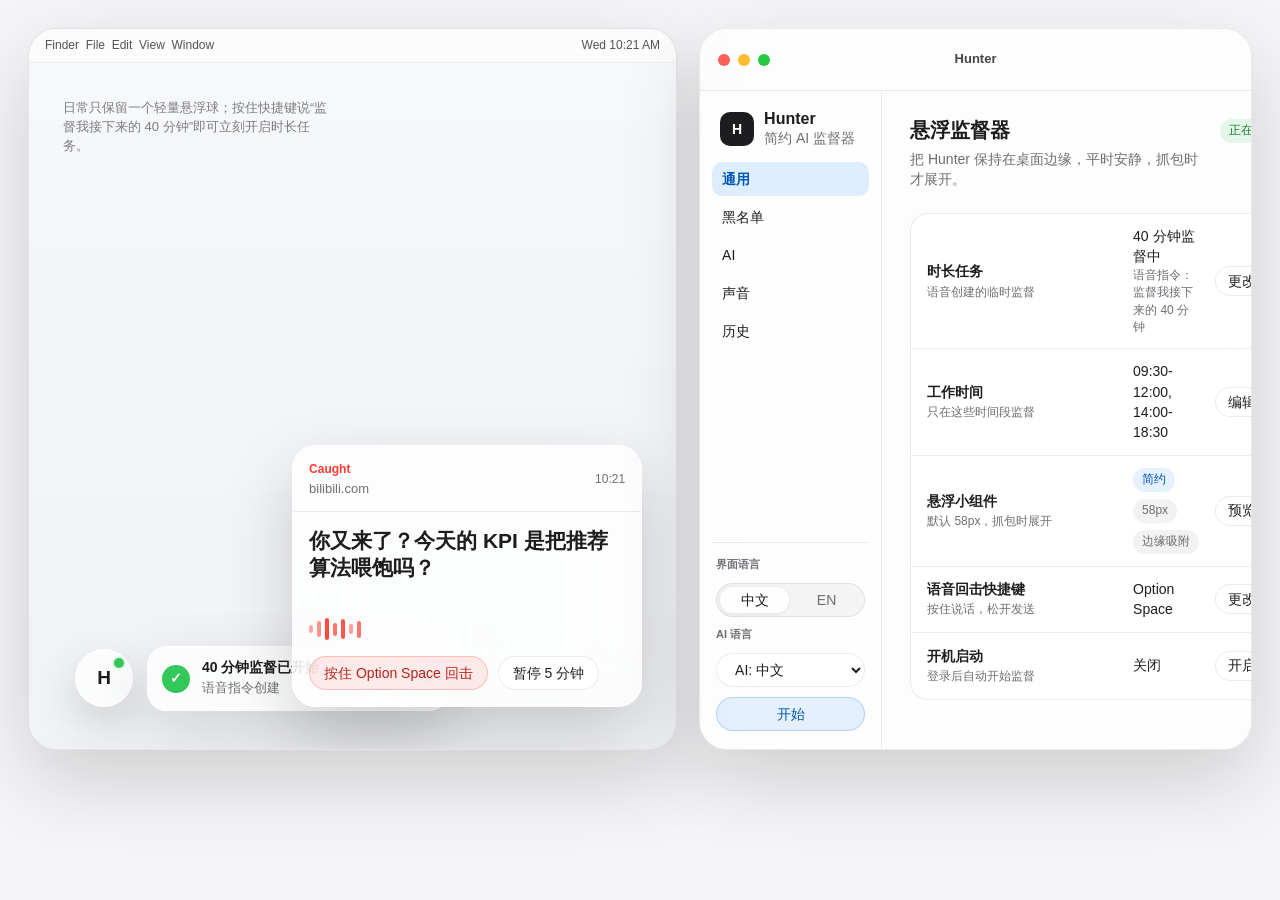
==== commit eace8dc5: "Add voice duration task and generated UI reference" ====
--- a/docs/design-prototype/index.html
+++ b/docs/design-prototype/index.html
@@ -140,6 +140,46 @@
         backdrop-filter: blur(32px);
       }
 
+      .session-toast {
+        position: absolute;
+        left: 118px;
+        bottom: 38px;
+        display: grid;
+        grid-template-columns: 28px 1fr auto;
+        gap: 12px;
+        align-items: center;
+        width: 302px;
+        min-height: 64px;
+        border: 1px solid rgba(255, 255, 255, 0.82);
+        border-radius: 20px;
+        background: rgba(255, 255, 255, 0.78);
+        box-shadow: 0 22px 60px rgba(0, 0, 0, 0.14);
+        backdrop-filter: blur(30px);
+        padding: 12px 14px;
+      }
+
+      .toast-check {
+        display: grid;
+        place-items: center;
+        width: 28px;
+        height: 28px;
+        border-radius: 999px;
+        background: var(--green);
+        color: #fff;
+        font-weight: 800;
+      }
+
+      .toast-copy {
+        font-weight: 650;
+        line-height: 1.28;
+      }
+
+      .toast-close {
+        color: var(--muted);
+        font-size: 20px;
+        line-height: 1;
+      }
+
       .widget-head {
         display: flex;
         align-items: center;
@@ -244,15 +284,24 @@
       }
 
       .window-toolbar {
-        display: flex;
-        align-items: center;
-        justify-content: space-between;
+        position: relative;
+        display: flex;
+        align-items: center;
+        justify-content: center;
         height: 62px;
         border-bottom: 1px solid rgba(0, 0, 0, 0.08);
         padding: 0 18px;
       }
 
+      .window-title {
+        color: rgba(29, 29, 31, 0.82);
+        font-size: 13px;
+        font-weight: 680;
+      }
+
       .traffic {
+        position: absolute;
+        left: 18px;
         display: flex;
         gap: 8px;
       }
@@ -355,14 +404,55 @@
 
       .window-body {
         display: grid;
-        grid-template-columns: 154px 1fr;
+        grid-template-columns: 182px 1fr;
         min-height: 658px;
       }
 
       .sidebar {
+        display: flex;
+        flex-direction: column;
+        justify-content: space-between;
+        gap: 22px;
         border-right: 1px solid rgba(0, 0, 0, 0.08);
         background: rgba(255, 255, 255, 0.34);
         padding: 18px 12px;
+      }
+
+      .sidebar-brand {
+        display: grid;
+        gap: 8px;
+        padding: 0 8px 14px;
+      }
+
+      .brand-line {
+        display: flex;
+        align-items: center;
+        gap: 10px;
+      }
+
+      .sidebar-controls {
+        display: grid;
+        gap: 10px;
+        padding: 14px 4px 0;
+        border-top: 1px solid rgba(0, 0, 0, 0.07);
+      }
+
+      .sidebar-control-label {
+        color: var(--muted);
+        font-size: 11px;
+        font-weight: 700;
+      }
+
+      .sidebar .segmented,
+      .sidebar .select,
+      .sidebar .pill-button {
+        width: 100%;
+      }
+
+      .sidebar .segmented button {
+        flex: 1;
+        min-width: 0;
+        padding: 0 8px;
       }
 
       .nav {
@@ -623,6 +713,14 @@
             日常只保留一个轻量悬浮球；抓到摸鱼时，它才展开成语音小组件。
           </p>
           <div class="orb" aria-label="Hunter floating orb">H</div>
+          <div class="session-toast" aria-label="Focus session started">
+            <div class="toast-check">✓</div>
+            <div>
+              <div class="toast-copy" data-i18n="session_started">40 分钟监督已开始</div>
+              <div class="widget-target" data-i18n="session_source">语音指令创建</div>
+            </div>
+            <div class="toast-close">×</div>
+          </div>
           <div class="catch-widget">
             <div class="widget-head">
               <div>
@@ -646,37 +744,44 @@
 
         <div class="app-window">
           <div class="window-toolbar">
-            <div class="title-block">
-              <div class="traffic"><span></span><span></span><span></span></div>
-              <div class="app-icon">H</div>
-              <div>
-                <h1>Hunter</h1>
-                <p class="subtle" data-i18n="app_subtitle">简约 AI 监督器</p>
-              </div>
-            </div>
-            <div class="toolbar-actions">
-              <div class="segmented" aria-label="Interface language">
-                <button class="active" data-locale="zh">中文</button>
-                <button data-locale="en">EN</button>
-              </div>
-              <select class="select" id="aiLanguage" aria-label="AI language">
-                <option value="zh">AI: 中文</option>
-                <option value="en">AI: English</option>
-                <option value="follow">AI: Follow UI</option>
-              </select>
-              <button class="pill-button primary" data-i18n="start">开始</button>
-            </div>
+            <div class="traffic"><span></span><span></span><span></span></div>
+            <div class="window-title">Hunter</div>
           </div>
 
           <div class="window-body">
             <aside class="sidebar">
-              <nav class="nav" aria-label="Settings sections">
-                <button class="active" data-panel-target="general" data-i18n="nav_general">通用</button>
-                <button data-panel-target="watchlist" data-i18n="nav_watchlist">黑名单</button>
-                <button data-panel-target="providers" data-i18n="nav_providers">AI</button>
-                <button data-panel-target="voice" data-i18n="nav_voice">声音</button>
-                <button data-panel-target="history" data-i18n="nav_history">历史</button>
-              </nav>
+              <div>
+                <div class="sidebar-brand">
+                  <div class="brand-line">
+                    <div class="app-icon">H</div>
+                    <div>
+                      <h1>Hunter</h1>
+                      <p class="subtle" data-i18n="app_subtitle">简约 AI 监督器</p>
+                    </div>
+                  </div>
+                </div>
+                <nav class="nav" aria-label="Settings sections">
+                  <button class="active" data-panel-target="general" data-i18n="nav_general">通用</button>
+                  <button data-panel-target="watchlist" data-i18n="nav_watchlist">黑名单</button>
+                  <button data-panel-target="providers" data-i18n="nav_providers">AI</button>
+                  <button data-panel-target="voice" data-i18n="nav_voice">声音</button>
+                  <button data-panel-target="history" data-i18n="nav_history">历史</button>
+                </nav>
+              </div>
+              <div class="sidebar-controls">
+                <div class="sidebar-control-label" data-i18n="interface_language">界面语言</div>
+                <div class="segmented" aria-label="Interface language">
+                  <button class="active" data-locale="zh">中文</button>
+                  <button data-locale="en">EN</button>
+                </div>
+                <div class="sidebar-control-label" data-i18n="ai_language_short">AI 语言</div>
+                <select class="select" id="aiLanguage" aria-label="AI language">
+                  <option value="zh">AI: 中文</option>
+                  <option value="en">AI: English</option>
+                  <option value="follow">AI: Follow UI</option>
+                </select>
+                <button class="pill-button primary" data-i18n="start">开始</button>
+              </div>
             </aside>
 
             <section class="panel active" id="general">
@@ -688,6 +793,17 @@
                 <span class="badge green" data-i18n="monitoring">正在监督</span>
               </div>
               <div class="settings-list">
+                <div class="setting-row">
+                  <div class="setting-label">
+                    <strong data-i18n="focus_session">时长任务</strong>
+                    <span data-i18n="focus_session_hint">语音创建的临时监督</span>
+                  </div>
+                  <div>
+                    <div class="value-line" data-i18n="focus_session_value">40 分钟监督中</div>
+                    <div class="provider-detail" data-i18n="focus_session_command">语音指令：监督我接下来的 40 分钟</div>
+                  </div>
+                  <button class="small-button" data-i18n="change">更改</button>
+                </div>
                 <div class="setting-row">
                   <div class="setting-label">
                     <strong data-i18n="work_hours">工作时间</strong>
@@ -871,11 +987,15 @@
     <script>
       const copy = {
         zh: {
-          desktop_note: "日常只保留一个轻量悬浮球；抓到摸鱼时，它才展开成语音小组件。",
+          desktop_note: "日常只保留一个轻量悬浮球；按住快捷键说“监督我接下来的 40 分钟”即可立刻开启时长任务。",
           caught: "Caught",
+          session_started: "40 分钟监督已开始",
+          session_source: "语音指令创建",
           reply_hotkey: "按住 Option Space 回击",
           pause_short: "暂停 5 分钟",
           app_subtitle: "简约 AI 监督器",
+          interface_language: "界面语言",
+          ai_language_short: "AI 语言",
           start: "开始",
           nav_general: "通用",
           nav_watchlist: "黑名单",
@@ -885,6 +1005,10 @@
           general_title: "悬浮监督器",
           general_desc: "把 Hunter 保持在桌面边缘，平时安静，抓包时才展开。",
           monitoring: "正在监督",
+          focus_session: "时长任务",
+          focus_session_hint: "语音创建的临时监督",
+          focus_session_value: "40 分钟监督中",
+          focus_session_command: "语音指令：监督我接下来的 40 分钟",
           work_hours: "工作时间",
           work_hours_hint: "只在这些时间段监督",
           edit: "编辑",
@@ -928,11 +1052,15 @@
           copy: "复制"
         },
         en: {
-          desktop_note: "Day to day, Hunter is just a quiet floating orb. It only expands when you get caught.",
+          desktop_note: "Day to day, Hunter is just a quiet floating orb. Hold the shortcut and say “keep me focused for 40 minutes” to start a timed session.",
           caught: "Caught",
+          session_started: "40-minute focus session started",
+          session_source: "Created from voice command",
           reply_hotkey: "Hold Option Space to reply",
           pause_short: "Pause 5 min",
           app_subtitle: "Minimal AI supervisor",
+          interface_language: "Interface",
+          ai_language_short: "AI language",
           start: "Start",
           nav_general: "General",
           nav_watchlist: "Watchlist",
@@ -942,6 +1070,10 @@
           general_title: "Floating supervisor",
           general_desc: "Keep Hunter on the edge of your desktop. Quiet by default, expressive when it catches you.",
           monitoring: "Monitoring",
+          focus_session: "Focus session",
+          focus_session_hint: "Temporary supervision from voice",
+          focus_session_value: "40 minutes remaining",
+          focus_session_command: "Voice command: keep me focused for 40 minutes",
           work_hours: "Work hours",
           work_hours_hint: "Only supervise during these blocks",
           edit: "Edit",
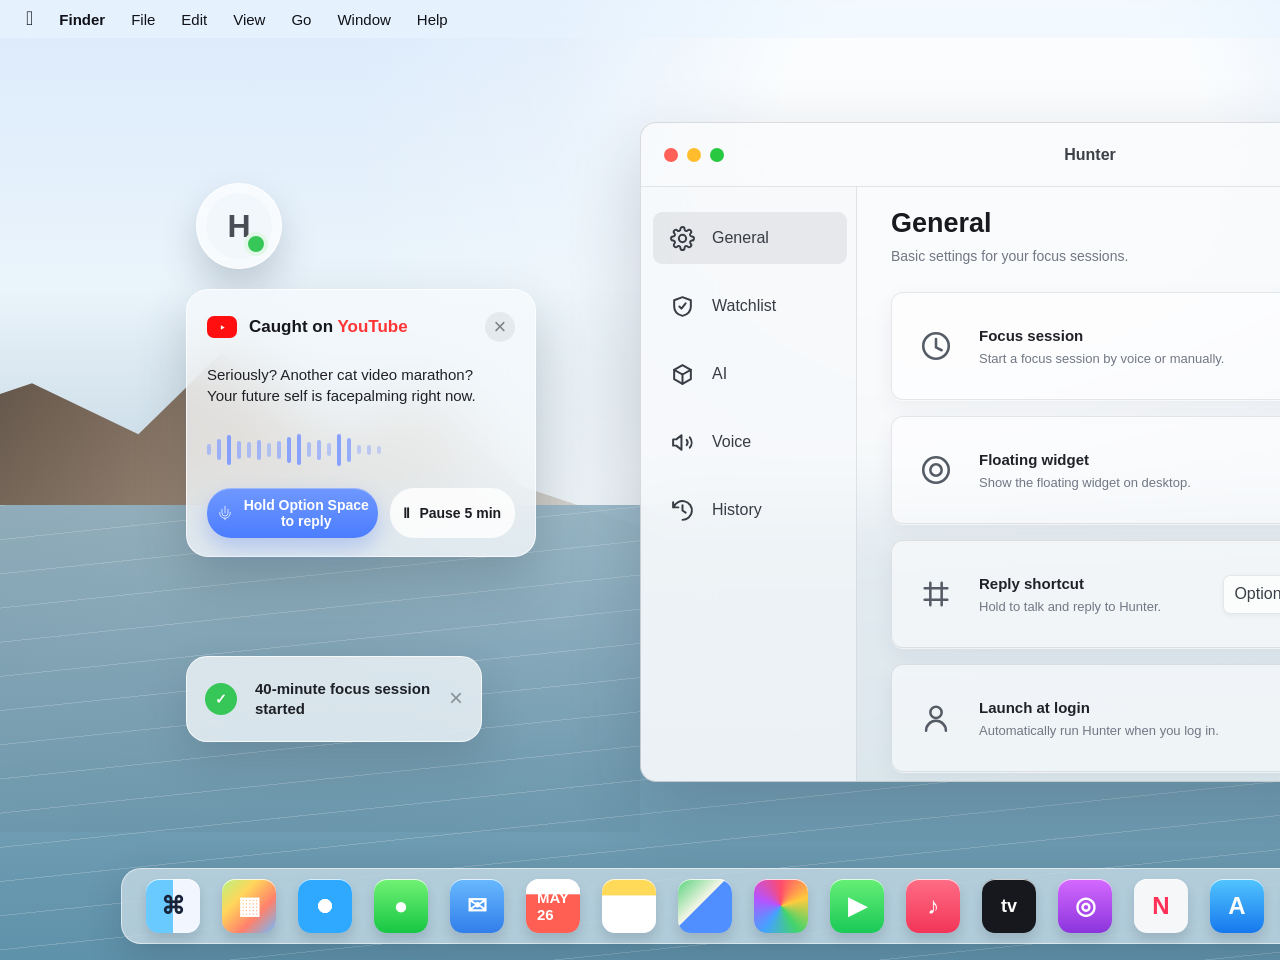
==== commit 103315b0: "Rebuild prototype to match generated Apple-like reference" ====
--- a/docs/design-prototype/index.html
+++ b/docs/design-prototype/index.html
@@ -1,28 +1,26 @@
 <!doctype html>
-<html lang="zh-Hans">
+<html lang="en">
   <head>
     <meta charset="utf-8" />
     <meta name="viewport" content="width=device-width, initial-scale=1" />
-    <title>Hunter Apple-like Prototype</title>
+    <title>Hunter Apple-like Reference Replica</title>
     <style>
       :root {
         color-scheme: light;
-        --bg: #f5f5f7;
-        --desktop: #eef0f4;
-        --window: rgba(255, 255, 255, 0.76);
-        --window-strong: rgba(255, 255, 255, 0.92);
-        --line: rgba(0, 0, 0, 0.09);
-        --line-strong: rgba(0, 0, 0, 0.14);
-        --text: #1d1d1f;
-        --muted: #6e6e73;
-        --blue: #007aff;
-        --green: #34c759;
-        --red: #ff3b30;
-        --yellow: #ffcc00;
-        --shadow-soft: 0 18px 55px rgba(0, 0, 0, 0.12);
-        --shadow-window: 0 30px 80px rgba(0, 0, 0, 0.16);
-        --radius: 18px;
-        --font: -apple-system, BlinkMacSystemFont, "SF Pro Text", "SF Pro Display", "Segoe UI", sans-serif;
+        --ink: #17181c;
+        --muted: #69707b;
+        --muted-2: #8b929d;
+        --line: rgba(28, 31, 36, 0.12);
+        --line-soft: rgba(28, 31, 36, 0.08);
+        --glass: rgba(255, 255, 255, 0.74);
+        --glass-strong: rgba(255, 255, 255, 0.9);
+        --blue: #4f82ff;
+        --blue-strong: #2f6df3;
+        --red: #ff3535;
+        --green: #37c759;
+        --shadow-window: 0 28px 72px rgba(25, 39, 58, 0.2);
+        --shadow-card: 0 12px 30px rgba(30, 42, 60, 0.12);
+        --font: -apple-system, BlinkMacSystemFont, "SF Pro Display", "SF Pro Text", "Segoe UI", sans-serif;
       }
 
       * {
@@ -31,1116 +29,974 @@
 
       body {
         margin: 0;
-        min-width: 1120px;
-        min-height: 100vh;
-        background: var(--bg);
-        color: var(--text);
+        min-width: 1600px;
+        min-height: 960px;
+        overflow: hidden;
+        background: #d9e4ed;
+        color: var(--ink);
         font-family: var(--font);
         font-size: 14px;
-        line-height: 1.45;
+        letter-spacing: 0;
       }
 
       button,
-      input,
       select {
         font: inherit;
       }
 
       button {
+        border: 0;
         cursor: pointer;
-      }
-
-      .stage {
-        min-height: 100vh;
-        padding: 28px;
-      }
-
-      .hero {
-        display: grid;
-        grid-template-columns: 1.08fr 0.92fr;
-        gap: 22px;
-        max-width: 1360px;
-        margin: 0 auto;
       }
 
       .desktop {
         position: relative;
-        min-height: 720px;
+        width: 1600px;
+        height: 960px;
         overflow: hidden;
-        border: 1px solid rgba(0, 0, 0, 0.08);
-        border-radius: 28px;
         background:
-          linear-gradient(180deg, rgba(255,255,255,0.55), rgba(255,255,255,0.16)),
-          var(--desktop);
-        box-shadow: var(--shadow-window);
-      }
-
-      .menubar {
+          radial-gradient(circle at 62% 12%, rgba(255, 255, 255, 0.84) 0 16%, transparent 34%),
+          linear-gradient(180deg, #dbeafb 0%, #eaf4fb 30%, #b9cedb 58%, #83abc1 100%);
+      }
+
+      .desktop::before {
+        content: "";
+        position: absolute;
+        left: -120px;
+        top: 322px;
+        width: 760px;
+        height: 510px;
+        clip-path: polygon(0 100%, 0 22%, 20% 12%, 34% 22%, 45% 6%, 60% 24%, 72% 14%, 84% 32%, 100% 40%, 100% 100%);
+        background:
+          linear-gradient(135deg, rgba(58, 49, 45, 0.82), rgba(176, 151, 125, 0.68) 42%, rgba(79, 91, 93, 0.72)),
+          linear-gradient(180deg, #8c755f, #3d494f);
+        filter: saturate(0.92);
+      }
+
+      .desktop::after {
+        content: "";
+        position: absolute;
+        left: 0;
+        right: 0;
+        bottom: 0;
+        height: 455px;
+        background:
+          repeating-linear-gradient(174deg, rgba(255, 255, 255, 0.18) 0 1px, transparent 1px 34px),
+          linear-gradient(180deg, rgba(147, 179, 196, 0.9), rgba(92, 144, 169, 0.94));
+      }
+
+      .haze {
+        position: absolute;
+        inset: 38px 0 0;
+        background:
+          radial-gradient(ellipse at 45% 54%, rgba(255, 255, 255, 0.58) 0 12%, transparent 36%),
+          linear-gradient(90deg, transparent 0 22%, rgba(255, 255, 255, 0.22) 34% 75%, transparent 100%);
+        pointer-events: none;
+      }
+
+      .menu-bar {
+        position: absolute;
+        z-index: 20;
+        left: 0;
+        top: 0;
         display: flex;
         align-items: center;
         justify-content: space-between;
-        height: 34px;
-        padding: 0 16px;
-        border-bottom: 1px solid rgba(0, 0, 0, 0.05);
-        background: rgba(255, 255, 255, 0.58);
+        width: 100%;
+        height: 38px;
+        background: rgba(236, 246, 255, 0.58);
         backdrop-filter: blur(24px);
-        color: rgba(29, 29, 31, 0.76);
-        font-size: 12px;
-      }
-
-      .desktop-note {
-        position: absolute;
-        left: 34px;
-        top: 70px;
-        width: 270px;
-        color: rgba(29, 29, 31, 0.56);
-        font-size: 13px;
-      }
-
-      .orb {
-        position: absolute;
-        left: 46px;
-        bottom: 42px;
+        color: #111217;
+        font-size: 15px;
+        font-weight: 520;
+        padding: 0 26px;
+      }
+
+      .menu-left,
+      .menu-right {
+        display: flex;
+        align-items: center;
+        gap: 26px;
+      }
+
+      .menu-left .apple {
+        font-size: 20px;
+        transform: translateY(-1px);
+      }
+
+      .status-icons {
+        display: flex;
+        align-items: center;
+        gap: 15px;
+        color: #111217;
+      }
+
+      .status-icons svg {
+        width: 17px;
+        height: 17px;
+        fill: none;
+        stroke: currentColor;
+        stroke-width: 2;
+        stroke-linecap: round;
+        stroke-linejoin: round;
+      }
+
+      .desktop-orb {
+        position: absolute;
+        z-index: 5;
+        left: 196px;
+        top: 183px;
         display: grid;
         place-items: center;
-        width: 58px;
-        height: 58px;
-        border: 1px solid rgba(255, 255, 255, 0.84);
+        width: 86px;
+        height: 86px;
+        border: 1px solid rgba(255, 255, 255, 0.9);
         border-radius: 999px;
-        background: rgba(255, 255, 255, 0.72);
-        box-shadow: 0 18px 45px rgba(0, 0, 0, 0.16);
-        backdrop-filter: blur(28px);
-        color: var(--text);
-        font-size: 19px;
-        font-weight: 760;
-      }
-
-      .orb::after {
+        background: rgba(246, 249, 252, 0.74);
+        box-shadow: 0 18px 36px rgba(57, 75, 92, 0.23), inset 0 0 0 9px rgba(255, 255, 255, 0.5);
+        backdrop-filter: blur(26px);
+        color: #4a4d55;
+        font-size: 32px;
+        font-weight: 740;
+      }
+
+      .desktop-orb::after {
         content: "";
         position: absolute;
-        right: 6px;
-        top: 6px;
-        width: 10px;
-        height: 10px;
-        border: 2px solid rgba(255, 255, 255, 0.86);
+        right: 13px;
+        bottom: 12px;
+        width: 16px;
+        height: 16px;
+        border: 4px solid rgba(255, 255, 255, 0.86);
         border-radius: 999px;
         background: var(--green);
       }
 
-      .catch-widget {
-        position: absolute;
-        right: 34px;
-        bottom: 42px;
+      .catch-card {
+        position: absolute;
+        z-index: 7;
+        left: 186px;
+        top: 289px;
         width: 350px;
-        overflow: hidden;
-        border: 1px solid rgba(255, 255, 255, 0.82);
+        min-height: 268px;
+        border: 1px solid rgba(255, 255, 255, 0.72);
+        border-radius: 22px;
+        background: rgba(247, 250, 253, 0.78);
+        box-shadow: 0 22px 52px rgba(52, 66, 78, 0.24);
+        backdrop-filter: blur(32px) saturate(1.14);
+        padding: 22px 20px 18px;
+      }
+
+      .caught-head {
+        display: flex;
+        align-items: center;
+        justify-content: space-between;
+        margin-bottom: 22px;
+      }
+
+      .caught-title {
+        display: flex;
+        align-items: center;
+        gap: 12px;
+        font-size: 17px;
+        font-weight: 690;
+      }
+
+      .youtube {
+        display: grid;
+        place-items: center;
+        width: 30px;
+        height: 22px;
+        border-radius: 7px;
+        background: #ff0f0f;
+        color: #fff;
+      }
+
+      .youtube svg {
+        width: 13px;
+        height: 13px;
+        fill: currentColor;
+      }
+
+      .caught-title em {
+        color: var(--red);
+        font-style: normal;
+      }
+
+      .close-dot {
+        display: grid;
+        place-items: center;
+        width: 30px;
+        height: 30px;
+        border-radius: 999px;
+        background: rgba(0, 0, 0, 0.06);
+        color: rgba(30, 34, 39, 0.52);
+        font-size: 22px;
+        line-height: 1;
+      }
+
+      .roast-copy {
+        width: 292px;
+        color: #202127;
+        font-size: 15px;
+        line-height: 1.42;
+      }
+
+      .voice-wave {
+        display: flex;
+        align-items: center;
+        gap: 6px;
+        height: 36px;
+        margin: 25px 0 20px;
+      }
+
+      .voice-wave span {
+        width: 4px;
+        border-radius: 999px;
+        background: #809cff;
+      }
+
+      .voice-wave span:nth-child(1) { height: 11px; opacity: .55; }
+      .voice-wave span:nth-child(2) { height: 21px; opacity: .72; }
+      .voice-wave span:nth-child(3) { height: 30px; opacity: .96; }
+      .voice-wave span:nth-child(4) { height: 18px; opacity: .65; }
+      .voice-wave span:nth-child(5) { height: 16px; opacity: .55; }
+      .voice-wave span:nth-child(6) { height: 20px; opacity: .68; }
+      .voice-wave span:nth-child(7) { height: 14px; opacity: .48; }
+      .voice-wave span:nth-child(8) { height: 18px; opacity: .62; }
+      .voice-wave span:nth-child(9) { height: 26px; opacity: .9; }
+      .voice-wave span:nth-child(10) { height: 31px; opacity: .92; }
+      .voice-wave span:nth-child(11) { height: 15px; opacity: .54; }
+      .voice-wave span:nth-child(12) { height: 20px; opacity: .66; }
+      .voice-wave span:nth-child(13) { height: 13px; opacity: .46; }
+      .voice-wave span:nth-child(14) { height: 32px; opacity: .94; }
+      .voice-wave span:nth-child(15) { height: 24px; opacity: .78; }
+      .voice-wave span:nth-child(16) { height: 9px; opacity: .42; }
+      .voice-wave span:nth-child(17) { height: 10px; opacity: .42; }
+      .voice-wave span:nth-child(18) { height: 8px; opacity: .36; }
+
+      .catch-actions {
+        display: flex;
+        align-items: center;
+        gap: 12px;
+      }
+
+      .reply-button {
+        display: inline-flex;
+        align-items: center;
+        justify-content: center;
+        gap: 10px;
+        width: 174px;
+        min-height: 50px;
         border-radius: 24px;
-        background: rgba(255, 255, 255, 0.78);
-        box-shadow: 0 28px 70px rgba(0, 0, 0, 0.18);
-        backdrop-filter: blur(32px);
-      }
-
-      .session-toast {
-        position: absolute;
-        left: 118px;
-        bottom: 38px;
-        display: grid;
-        grid-template-columns: 28px 1fr auto;
-        gap: 12px;
-        align-items: center;
-        width: 302px;
-        min-height: 64px;
-        border: 1px solid rgba(255, 255, 255, 0.82);
-        border-radius: 20px;
-        background: rgba(255, 255, 255, 0.78);
-        box-shadow: 0 22px 60px rgba(0, 0, 0, 0.14);
-        backdrop-filter: blur(30px);
-        padding: 12px 14px;
+        background: linear-gradient(180deg, #6f98ff, #4b7dff);
+        box-shadow: inset 0 1px 0 rgba(255, 255, 255, 0.3), 0 10px 22px rgba(61, 105, 238, 0.28);
+        color: #fff;
+        font-size: 14px;
+        font-weight: 640;
+      }
+
+      .reply-button svg {
+        width: 18px;
+        height: 18px;
+      }
+
+      .pause-button {
+        display: inline-flex;
+        align-items: center;
+        justify-content: center;
+        gap: 9px;
+        width: 128px;
+        min-height: 50px;
+        border-radius: 24px;
+        background: rgba(255, 255, 255, 0.82);
+        color: #1b1d22;
+        font-size: 14px;
+        font-weight: 610;
+      }
+
+      .focus-toast {
+        position: absolute;
+        z-index: 6;
+        left: 186px;
+        top: 656px;
+        display: grid;
+        grid-template-columns: 34px 1fr auto;
+        align-items: center;
+        gap: 16px;
+        width: 296px;
+        min-height: 86px;
+        border: 1px solid rgba(255, 255, 255, 0.72);
+        border-radius: 21px;
+        background: rgba(247, 250, 253, 0.76);
+        box-shadow: 0 18px 42px rgba(52, 66, 78, 0.18);
+        backdrop-filter: blur(28px) saturate(1.12);
+        padding: 0 18px;
       }
 
       .toast-check {
         display: grid;
         place-items: center;
-        width: 28px;
-        height: 28px;
+        width: 32px;
+        height: 32px;
         border-radius: 999px;
         background: var(--green);
         color: #fff;
-        font-weight: 800;
+        font-weight: 780;
       }
 
       .toast-copy {
+        color: #1d2026;
+        font-size: 15px;
+        font-weight: 590;
+        line-height: 1.32;
+      }
+
+      .toast-x {
+        color: rgba(40, 44, 50, 0.45);
+        font-size: 24px;
+        transform: translateY(-1px);
+      }
+
+      .app-window {
+        position: absolute;
+        z-index: 8;
+        left: 640px;
+        top: 122px;
+        width: 900px;
+        height: 660px;
+        overflow: hidden;
+        border: 1px solid rgba(30, 34, 40, 0.14);
+        border-radius: 16px;
+        background: rgba(249, 250, 252, 0.78);
+        box-shadow: var(--shadow-window);
+        backdrop-filter: blur(32px) saturate(1.06);
+      }
+
+      .window-toolbar {
+        position: relative;
+        height: 64px;
+        border-bottom: 1px solid rgba(30, 34, 40, 0.1);
+      }
+
+      .traffic {
+        position: absolute;
+        left: 23px;
+        top: 25px;
+        display: flex;
+        gap: 9px;
+      }
+
+      .traffic span {
+        width: 14px;
+        height: 14px;
+        border-radius: 999px;
+      }
+
+      .traffic span:nth-child(1) { background: #ff6159; }
+      .traffic span:nth-child(2) { background: #ffbd2e; }
+      .traffic span:nth-child(3) { background: #28c840; }
+
+      .window-title {
+        position: absolute;
+        left: 0;
+        right: 0;
+        top: 23px;
+        text-align: center;
+        color: #3d4047;
+        font-size: 16px;
         font-weight: 650;
-        line-height: 1.28;
-      }
-
-      .toast-close {
-        color: var(--muted);
-        font-size: 20px;
-        line-height: 1;
-      }
-
-      .widget-head {
+      }
+
+      .window-body {
+        display: grid;
+        grid-template-columns: 216px 1fr;
+        height: 596px;
+      }
+
+      .sidebar {
+        border-right: 1px solid rgba(30, 34, 40, 0.1);
+        background: rgba(244, 247, 250, 0.62);
+        padding: 25px 10px 20px 12px;
+      }
+
+      .nav {
+        display: grid;
+        gap: 16px;
+      }
+
+      .nav button {
         display: flex;
         align-items: center;
-        justify-content: space-between;
-        gap: 12px;
-        border-bottom: 1px solid rgba(0, 0, 0, 0.07);
-        padding: 15px 16px 12px;
-      }
-
-      .widget-kicker {
-        color: var(--red);
-        font-size: 12px;
+        gap: 17px;
+        width: 194px;
+        height: 52px;
+        border-radius: 9px;
+        background: transparent;
+        color: #383c44;
+        padding: 0 17px;
+        text-align: left;
+        font-size: 16px;
+        font-weight: 500;
+      }
+
+      .nav button.active {
+        background: rgba(40, 48, 60, 0.08);
+      }
+
+      .nav svg {
+        width: 25px;
+        height: 25px;
+        stroke: #4a5059;
+        stroke-width: 1.9;
+      }
+
+      .content {
+        padding: 22px 34px 0 34px;
+      }
+
+      .panel {
+        display: none;
+      }
+
+      .panel.active {
+        display: block;
+      }
+
+      .page-title {
+        margin: 0;
+        color: #181a20;
+        font-size: 27px;
         font-weight: 720;
-        letter-spacing: 0;
-      }
-
-      .widget-target {
-        margin-top: 2px;
+        line-height: 1.05;
+      }
+
+      .page-subtitle {
+        margin: 11px 0 28px;
+        color: #717784;
+        font-size: 14px;
+      }
+
+      .cards {
+        display: grid;
+        gap: 16px;
+      }
+
+      .setting-card {
+        display: grid;
+        grid-template-columns: 44px 1fr auto;
+        align-items: center;
+        gap: 18px;
+        min-height: 108px;
+        border: 1px solid rgba(30, 34, 40, 0.1);
+        border-radius: 12px;
+        background: rgba(255, 255, 255, 0.54);
+        box-shadow: 0 1px 0 rgba(255, 255, 255, 0.62), 0 8px 22px rgba(30, 42, 60, 0.06);
+        padding: 0 25px;
+      }
+
+      .setting-card.compact {
+        grid-template-columns: 1fr auto;
+      }
+
+      .setting-icon {
+        display: grid;
+        place-items: center;
+        width: 38px;
+        height: 38px;
+        color: #555c66;
+      }
+
+      .setting-icon svg {
+        width: 34px;
+        height: 34px;
+        stroke: currentColor;
+        stroke-width: 1.8;
+      }
+
+      .setting-main strong {
+        display: block;
+        color: #202228;
+        font-size: 15px;
+        font-weight: 700;
+      }
+
+      .setting-main span {
+        display: block;
+        margin-top: 7px;
+        color: #717784;
+        font-size: 13px;
+      }
+
+      .setting-value {
+        color: #3b4048;
+        font-size: 16px;
+        font-weight: 500;
+      }
+
+      .change {
+        min-width: 88px;
+        height: 31px;
+        border: 1px solid rgba(25, 29, 36, 0.1);
+        border-radius: 10px;
+        background: rgba(255, 255, 255, 0.72);
+        color: #3d4149;
+        font-size: 13px;
+        box-shadow: 0 2px 5px rgba(20, 30, 42, 0.06);
+      }
+
+      .shortcut-pills {
+        display: flex;
+        align-items: center;
+        gap: 14px;
+      }
+
+      .keycap {
+        display: grid;
+        place-items: center;
+        min-width: 70px;
+        height: 39px;
+        border: 1px solid rgba(25, 29, 36, 0.1);
+        border-radius: 7px;
+        background: rgba(255, 255, 255, 0.7);
+        color: #3b4048;
+        font-size: 16px;
+        box-shadow: 0 2px 5px rgba(20, 30, 42, 0.05);
+      }
+
+      .toggle {
+        position: relative;
+        width: 52px;
+        height: 30px;
+        border-radius: 999px;
+        background: rgba(156, 161, 170, 0.5);
+      }
+
+      .toggle.on {
+        background: var(--blue-strong);
+      }
+
+      .toggle::after {
+        content: "";
+        position: absolute;
+        right: 3px;
+        top: 3px;
+        width: 24px;
+        height: 24px;
+        border-radius: 999px;
+        background: #fff;
+        box-shadow: 0 2px 6px rgba(0, 0, 0, 0.18);
+      }
+
+      .toggle:not(.on)::after {
+        left: 3px;
+        right: auto;
+      }
+
+      .provider-grid,
+      .history-list {
+        display: grid;
+        gap: 14px;
+      }
+
+      .provider-card,
+      .history-card {
+        display: grid;
+        grid-template-columns: 56px 1fr auto;
+        align-items: center;
+        gap: 16px;
+        min-height: 82px;
+        border: 1px solid rgba(30, 34, 40, 0.1);
+        border-radius: 12px;
+        background: rgba(255, 255, 255, 0.54);
+        padding: 0 20px;
+      }
+
+      .provider-type {
+        font-size: 16px;
+        font-weight: 740;
+        color: #22252b;
+      }
+
+      .muted {
         color: var(--muted);
         font-size: 13px;
       }
 
-      .widget-time {
-        color: var(--muted);
-        font-size: 12px;
-      }
-
-      .widget-body {
-        display: grid;
-        gap: 15px;
-        padding: 16px;
-      }
-
-      .roast {
-        min-height: 74px;
-        color: var(--text);
-        font-size: 21px;
-        font-weight: 760;
-        line-height: 1.28;
-        letter-spacing: 0;
-      }
-
-      .wave {
-        display: flex;
-        align-items: center;
-        gap: 4px;
-        height: 24px;
-      }
-
-      .wave span {
-        width: 4px;
-        border-radius: 999px;
-        background: var(--red);
-      }
-
-      .wave span:nth-child(1) { height: 8px; opacity: 0.42; }
-      .wave span:nth-child(2) { height: 16px; opacity: 0.55; }
-      .wave span:nth-child(3) { height: 22px; opacity: 0.92; }
-      .wave span:nth-child(4) { height: 13px; opacity: 0.7; }
-      .wave span:nth-child(5) { height: 20px; opacity: 0.86; }
-      .wave span:nth-child(6) { height: 10px; opacity: 0.48; }
-      .wave span:nth-child(7) { height: 17px; opacity: 0.7; }
-
-      .widget-actions {
-        display: flex;
-        gap: 10px;
-      }
-
-      .pill-button {
-        display: inline-flex;
-        align-items: center;
-        justify-content: center;
-        min-height: 34px;
-        border: 1px solid rgba(0, 0, 0, 0.08);
-        border-radius: 999px;
-        background: rgba(255, 255, 255, 0.78);
-        color: var(--text);
-        padding: 0 14px;
-        white-space: nowrap;
-      }
-
-      .pill-button.primary {
-        border-color: rgba(0, 122, 255, 0.24);
-        background: rgba(0, 122, 255, 0.1);
-        color: #0057b8;
-      }
-
-      .pill-button.danger {
-        border-color: rgba(255, 59, 48, 0.26);
-        background: rgba(255, 59, 48, 0.1);
-        color: #b6231d;
-      }
-
-      .app-window {
-        min-height: 720px;
-        overflow: hidden;
-        border: 1px solid rgba(0, 0, 0, 0.08);
-        border-radius: 28px;
-        background: var(--window);
-        box-shadow: var(--shadow-window);
-        backdrop-filter: blur(36px);
-      }
-
-      .window-toolbar {
-        position: relative;
-        display: flex;
-        align-items: center;
-        justify-content: center;
-        height: 62px;
-        border-bottom: 1px solid rgba(0, 0, 0, 0.08);
-        padding: 0 18px;
-      }
-
-      .window-title {
-        color: rgba(29, 29, 31, 0.82);
-        font-size: 13px;
-        font-weight: 680;
-      }
-
-      .traffic {
-        position: absolute;
-        left: 18px;
-        display: flex;
-        gap: 8px;
-      }
-
-      .traffic span {
-        width: 12px;
-        height: 12px;
-        border-radius: 999px;
-      }
-
-      .traffic span:nth-child(1) { background: #ff5f57; }
-      .traffic span:nth-child(2) { background: #ffbd2e; }
-      .traffic span:nth-child(3) { background: #28c840; }
-
-      .title-block {
-        display: flex;
-        align-items: center;
-        gap: 12px;
-      }
-
-      .app-icon {
-        display: grid;
-        place-items: center;
-        width: 34px;
-        height: 34px;
-        border-radius: 10px;
-        background: #1d1d1f;
-        color: #fff;
-        font-weight: 760;
-      }
-
-      h1,
-      h2,
-      h3,
-      p {
-        margin: 0;
-      }
-
-      h1 {
-        font-size: 16px;
-        line-height: 1.2;
-        font-weight: 760;
-      }
-
-      h2 {
-        font-size: 20px;
-        line-height: 1.18;
-        font-weight: 760;
-      }
-
-      h3 {
-        font-size: 13px;
-        color: var(--muted);
-        font-weight: 720;
-      }
-
-      .subtle {
-        color: var(--muted);
-      }
-
-      .toolbar-actions {
-        display: flex;
-        align-items: center;
-        gap: 10px;
-      }
-
-      .segmented {
-        display: flex;
-        gap: 3px;
-        min-height: 34px;
-        border: 1px solid rgba(0, 0, 0, 0.08);
-        border-radius: 999px;
-        background: rgba(0, 0, 0, 0.04);
-        padding: 3px;
-      }
-
-      .segmented button {
-        min-width: 52px;
-        border: 0;
-        border-radius: 999px;
-        background: transparent;
-        color: var(--muted);
-        padding: 0 12px;
-      }
-
-      .segmented button.active {
-        background: var(--window-strong);
-        color: var(--text);
-        box-shadow: 0 1px 4px rgba(0, 0, 0, 0.08);
-      }
-
-      .select {
-        min-height: 34px;
-        border: 1px solid rgba(0, 0, 0, 0.08);
-        border-radius: 999px;
-        background: rgba(255, 255, 255, 0.72);
-        color: var(--text);
-        padding: 0 14px;
-      }
-
-      .window-body {
-        display: grid;
-        grid-template-columns: 182px 1fr;
-        min-height: 658px;
-      }
-
-      .sidebar {
-        display: flex;
-        flex-direction: column;
-        justify-content: space-between;
-        gap: 22px;
-        border-right: 1px solid rgba(0, 0, 0, 0.08);
-        background: rgba(255, 255, 255, 0.34);
-        padding: 18px 12px;
-      }
-
-      .sidebar-brand {
-        display: grid;
-        gap: 8px;
-        padding: 0 8px 14px;
-      }
-
-      .brand-line {
-        display: flex;
-        align-items: center;
-        gap: 10px;
-      }
-
-      .sidebar-controls {
-        display: grid;
-        gap: 10px;
-        padding: 14px 4px 0;
-        border-top: 1px solid rgba(0, 0, 0, 0.07);
-      }
-
-      .sidebar-control-label {
-        color: var(--muted);
-        font-size: 11px;
-        font-weight: 700;
-      }
-
-      .sidebar .segmented,
-      .sidebar .select,
-      .sidebar .pill-button {
-        width: 100%;
-      }
-
-      .sidebar .segmented button {
-        flex: 1;
-        min-width: 0;
-        padding: 0 8px;
-      }
-
-      .nav {
-        display: grid;
-        gap: 4px;
-      }
-
-      .nav button {
-        width: 100%;
-        min-height: 34px;
-        border: 0;
-        border-radius: 10px;
-        background: transparent;
-        color: var(--text);
-        text-align: left;
-        padding: 0 10px;
-      }
-
-      .nav button.active {
-        background: rgba(0, 122, 255, 0.12);
-        color: #0057b8;
-        font-weight: 700;
-      }
-
-      .panel {
-        display: none;
-        padding: 28px;
-      }
-
-      .panel.active {
-        display: block;
-      }
-
-      .panel-title {
-        display: flex;
-        align-items: flex-start;
-        justify-content: space-between;
-        gap: 20px;
-        margin-bottom: 24px;
-      }
-
-      .panel-title p {
-        margin-top: 6px;
-        max-width: 520px;
-        color: var(--muted);
-      }
-
-      .settings-list {
-        display: grid;
-        border: 1px solid rgba(0, 0, 0, 0.08);
-        border-radius: var(--radius);
-        background: rgba(255, 255, 255, 0.64);
-        overflow: hidden;
-      }
-
-      .setting-row {
-        display: grid;
-        grid-template-columns: 190px 1fr auto;
-        gap: 16px;
-        align-items: center;
-        min-height: 66px;
-        border-bottom: 1px solid rgba(0, 0, 0, 0.07);
-        padding: 12px 16px;
-      }
-
-      .setting-row:last-child {
-        border-bottom: 0;
-      }
-
-      .setting-label strong {
-        display: block;
-        color: var(--text);
-      }
-
-      .setting-label span {
-        display: block;
-        margin-top: 2px;
-        color: var(--muted);
-        font-size: 12px;
-      }
-
-      .value-line {
-        color: var(--text);
-      }
-
-      .badge-row {
-        display: flex;
-        flex-wrap: wrap;
-        gap: 7px;
-      }
-
       .badge {
         display: inline-flex;
         align-items: center;
-        min-height: 24px;
+        justify-content: center;
+        height: 28px;
         border-radius: 999px;
-        background: rgba(0, 0, 0, 0.05);
-        color: var(--muted);
-        padding: 0 9px;
-        font-size: 12px;
-        white-space: nowrap;
-      }
-
-      .badge.green {
-        background: rgba(52, 199, 89, 0.12);
-        color: #167c32;
-      }
-
-      .badge.blue {
-        background: rgba(0, 122, 255, 0.1);
-        color: #0057b8;
-      }
-
-      .badge.red {
-        background: rgba(255, 59, 48, 0.1);
-        color: #b6231d;
-      }
-
-      .history {
-        display: grid;
-        gap: 10px;
-      }
-
-      .history-row {
-        display: grid;
-        grid-template-columns: 54px 118px 1fr auto;
-        gap: 12px;
-        align-items: center;
-        min-height: 54px;
-        border: 1px solid rgba(0, 0, 0, 0.08);
-        border-radius: 14px;
-        background: rgba(255, 255, 255, 0.6);
-        padding: 0 14px;
-      }
-
-      .copy-line {
-        overflow-wrap: anywhere;
-      }
-
-      .small-button {
-        min-height: 30px;
-        border: 1px solid rgba(0, 0, 0, 0.08);
-        border-radius: 999px;
-        background: rgba(255, 255, 255, 0.78);
-        color: var(--text);
+        background: rgba(55, 199, 89, 0.13);
+        color: #197b35;
         padding: 0 12px;
-        white-space: nowrap;
-      }
-
-      .provider-summary {
-        display: grid;
-        gap: 12px;
-      }
-
-      .provider-row {
-        display: grid;
-        grid-template-columns: 54px 1fr auto auto;
-        gap: 12px;
-        align-items: center;
-        min-height: 64px;
-        border: 1px solid rgba(0, 0, 0, 0.08);
-        border-radius: 16px;
-        background: rgba(255, 255, 255, 0.62);
-        padding: 0 14px;
-      }
-
-      .provider-name {
+        font-size: 13px;
+        font-weight: 640;
+      }
+
+      .dock {
+        position: absolute;
+        z-index: 12;
+        left: 121px;
+        bottom: 16px;
+        display: flex;
+        align-items: flex-end;
+        gap: 22px;
+        width: 1382px;
+        height: 76px;
+        border: 1px solid rgba(255, 255, 255, 0.54);
+        border-radius: 20px;
+        background: rgba(235, 242, 247, 0.58);
+        box-shadow: 0 12px 36px rgba(30, 44, 60, 0.2);
+        backdrop-filter: blur(30px) saturate(1.15);
+        padding: 10px 24px;
+      }
+
+      .dock-icon {
+        display: grid;
+        place-items: center;
+        width: 54px;
+        height: 54px;
+        border-radius: 13px;
+        background: linear-gradient(180deg, #ffffff, #dce6f0);
+        box-shadow: inset 0 1px 0 rgba(255, 255, 255, 0.8), 0 7px 12px rgba(20, 30, 44, 0.14);
+        color: #fff;
+        font-size: 24px;
         font-weight: 760;
       }
 
-      .provider-detail {
-        color: var(--muted);
-        font-size: 12px;
-      }
-
-      .mini-form {
-        display: grid;
-        grid-template-columns: 1fr 1fr;
-        gap: 12px;
-        margin-top: 18px;
-      }
-
-      .field {
-        display: grid;
-        gap: 6px;
-      }
-
-      .field label {
-        color: var(--muted);
-        font-size: 12px;
-        font-weight: 700;
-      }
-
-      .input {
-        width: 100%;
-        min-height: 38px;
-        border: 1px solid rgba(0, 0, 0, 0.09);
-        border-radius: 10px;
-        background: rgba(255, 255, 255, 0.76);
-        color: var(--text);
-        padding: 0 11px;
-      }
-
-      @media (max-width: 980px) {
-        body {
-          min-width: 0;
-        }
-
-        .stage {
-          padding: 16px;
-        }
-
-        .hero {
-          grid-template-columns: 1fr;
-        }
-
-        .desktop,
-        .app-window {
-          min-height: 650px;
-        }
-
-        .window-body {
-          grid-template-columns: 1fr;
-        }
-
-        .sidebar {
-          border-right: 0;
-          border-bottom: 1px solid rgba(0, 0, 0, 0.08);
-        }
-
-        .nav {
-          grid-template-columns: repeat(5, minmax(0, 1fr));
-        }
-
-        .setting-row,
-        .provider-row,
-        .history-row {
-          grid-template-columns: 1fr;
-          align-items: start;
-          padding: 14px;
-        }
-
-        .mini-form {
-          grid-template-columns: 1fr;
-        }
+      .dock-icon.finder { background: linear-gradient(90deg, #68caff 0 50%, #f2f6ff 50%); color: #17243a; }
+      .dock-icon.launch { background: linear-gradient(135deg, #b7f280, #ffd65a 33%, #ff816c 66%, #6cbcff); }
+      .dock-icon.safari { background: radial-gradient(circle, #ffffff 0 18%, #2ea9ff 19% 100%); }
+      .dock-icon.messages { background: linear-gradient(180deg, #72f274, #17c644); }
+      .dock-icon.mail { background: linear-gradient(180deg, #68b9ff, #317eea); }
+      .dock-icon.calendar { background: linear-gradient(180deg, #fff 0 28%, #ff5f52 29% 100%); color: #fff; font-size: 15px; }
+      .dock-icon.notes { background: linear-gradient(180deg, #ffd958 0 30%, #fff 31%); color: #494d55; }
+      .dock-icon.maps { background: linear-gradient(135deg, #58d27d, #f7f6e8 44%, #4f8fff 45%); }
+      .dock-icon.photos { background: conic-gradient(#ff4b6c, #ffcb3d, #43d46b, #45a2ff, #b653ff, #ff4b6c); }
+      .dock-icon.facetime { background: linear-gradient(180deg, #66ef76, #1ac957); }
+      .dock-icon.music { background: linear-gradient(180deg, #ff6d85, #f23558); }
+      .dock-icon.tv { background: #17181d; font-size: 18px; }
+      .dock-icon.podcast { background: linear-gradient(180deg, #d569ff, #8b35dd); }
+      .dock-icon.news { background: #f6f7f9; color: #ff3156; }
+      .dock-icon.appstore { background: linear-gradient(180deg, #52c5ff, #1678ed); }
+      .dock-icon.settings { background: linear-gradient(180deg, #dfe4ea, #aeb6c1); color: #59606a; }
+      .dock-icon.trash { background: linear-gradient(180deg, #f8f9fb, #dfe5eb); color: #8b929c; }
+
+      .dock-spacer {
+        width: 1px;
+        height: 52px;
+        background: rgba(72, 82, 94, 0.22);
+        margin: 0 2px;
+      }
+
+      .icon-stroke {
+        fill: none;
+        stroke: currentColor;
+        stroke-linecap: round;
+        stroke-linejoin: round;
       }
     </style>
   </head>
   <body>
-    <main class="stage">
-      <section class="hero">
-        <div class="desktop" aria-label="Floating supervisor preview">
-          <div class="menubar">
-            <span>Finder&nbsp;&nbsp;File&nbsp;&nbsp;Edit&nbsp;&nbsp;View&nbsp;&nbsp;Window</span>
-            <span>Wed 10:21 AM</span>
+    <main class="desktop" aria-label="Hunter macOS design replica">
+      <div class="haze"></div>
+      <header class="menu-bar" aria-label="macOS menu bar">
+        <div class="menu-left">
+          <span class="apple"></span>
+          <strong>Finder</strong>
+          <span>File</span>
+          <span>Edit</span>
+          <span>View</span>
+          <span>Go</span>
+          <span>Window</span>
+          <span>Help</span>
+        </div>
+        <div class="menu-right">
+          <div class="status-icons">
+            <svg viewBox="0 0 24 24" aria-label="Wi-Fi">
+              <path d="M5 9.5a11 11 0 0 1 14 0" />
+              <path d="M8.5 13a6 6 0 0 1 7 0" />
+              <path d="M12 17h.01" />
+            </svg>
+            <svg viewBox="0 0 24 24" aria-label="Battery">
+              <rect x="3" y="7" width="16" height="10" rx="2" />
+              <path d="M21 11v2" />
+              <path d="M6 10h8v4H6z" />
+            </svg>
+            <svg viewBox="0 0 24 24" aria-label="Search">
+              <circle cx="11" cy="11" r="6" />
+              <path d="m16 16 4 4" />
+            </svg>
+            <svg viewBox="0 0 24 24" aria-label="Control">
+              <rect x="6" y="5" width="12" height="14" rx="2" />
+              <path d="M9 9h6M9 13h6" />
+            </svg>
           </div>
-          <p class="desktop-note" data-i18n="desktop_note">
-            日常只保留一个轻量悬浮球；抓到摸鱼时，它才展开成语音小组件。
-          </p>
-          <div class="orb" aria-label="Hunter floating orb">H</div>
-          <div class="session-toast" aria-label="Focus session started">
-            <div class="toast-check">✓</div>
-            <div>
-              <div class="toast-copy" data-i18n="session_started">40 分钟监督已开始</div>
-              <div class="widget-target" data-i18n="session_source">语音指令创建</div>
-            </div>
-            <div class="toast-close">×</div>
+          <span>Mon May 26&nbsp;&nbsp;10:41 AM</span>
+        </div>
+      </header>
+
+      <div class="desktop-orb" aria-label="Hunter floating orb">H</div>
+
+      <section class="catch-card" aria-label="Caught widget">
+        <div class="caught-head">
+          <div class="caught-title">
+            <span class="youtube" aria-hidden="true">
+              <svg viewBox="0 0 24 24"><path d="M9 7.7v8.6l7-4.3z" /></svg>
+            </span>
+            <span>Caught on <em>YouTube</em></span>
           </div>
-          <div class="catch-widget">
-            <div class="widget-head">
-              <div>
-                <div class="widget-kicker" data-i18n="caught">Caught</div>
-                <div class="widget-target" id="widgetTarget">bilibili.com</div>
-              </div>
-              <div class="widget-time">10:21</div>
-            </div>
-            <div class="widget-body">
-              <div class="roast" id="roastText">你又来了？今天的 KPI 是把推荐算法喂饱吗？</div>
-              <div class="wave" aria-label="Speaking">
-                <span></span><span></span><span></span><span></span><span></span><span></span><span></span>
-              </div>
-              <div class="widget-actions">
-                <button class="pill-button danger" data-i18n="reply_hotkey">按住 Option Space 回击</button>
-                <button class="pill-button" data-i18n="pause_short">暂停 5 分钟</button>
-              </div>
-            </div>
-          </div>
+          <button class="close-dot" aria-label="Close">×</button>
         </div>
-
-        <div class="app-window">
-          <div class="window-toolbar">
-            <div class="traffic"><span></span><span></span><span></span></div>
-            <div class="window-title">Hunter</div>
-          </div>
-
-          <div class="window-body">
-            <aside class="sidebar">
-              <div>
-                <div class="sidebar-brand">
-                  <div class="brand-line">
-                    <div class="app-icon">H</div>
-                    <div>
-                      <h1>Hunter</h1>
-                      <p class="subtle" data-i18n="app_subtitle">简约 AI 监督器</p>
-                    </div>
+        <p class="roast-copy">
+          Seriously? Another cat video marathon? Your future self is facepalming right now.
+        </p>
+        <div class="voice-wave" aria-label="Speaking waveform">
+          <span></span><span></span><span></span><span></span><span></span><span></span>
+          <span></span><span></span><span></span><span></span><span></span><span></span>
+          <span></span><span></span><span></span><span></span><span></span><span></span>
+        </div>
+        <div class="catch-actions">
+          <button class="reply-button">
+            <svg viewBox="0 0 24 24" aria-hidden="true">
+              <path class="icon-stroke" d="M12 3v9" />
+              <path class="icon-stroke" d="M8 7v5a4 4 0 0 0 8 0V7" />
+              <path class="icon-stroke" d="M5 11v1a7 7 0 0 0 14 0v-1" />
+              <path class="icon-stroke" d="M12 19v2" />
+            </svg>
+            <span>Hold Option Space<br />to reply</span>
+          </button>
+          <button class="pause-button">
+            <span>Ⅱ</span>
+            <span>Pause 5 min</span>
+          </button>
+        </div>
+      </section>
+
+      <section class="focus-toast" aria-label="Focus session confirmation">
+        <div class="toast-check">✓</div>
+        <div class="toast-copy">40-minute focus session<br />started</div>
+        <div class="toast-x">×</div>
+      </section>
+
+      <section class="app-window" aria-label="Hunter settings window">
+        <div class="window-toolbar">
+          <div class="traffic" aria-hidden="true"><span></span><span></span><span></span></div>
+          <div class="window-title">Hunter</div>
+        </div>
+
+        <div class="window-body">
+          <aside class="sidebar">
+            <nav class="nav" aria-label="Settings sections">
+              <button class="active" data-panel-target="general">
+                <svg viewBox="0 0 24 24" aria-hidden="true">
+                  <path class="icon-stroke" d="M12 15.5a3.5 3.5 0 1 0 0-7 3.5 3.5 0 0 0 0 7Z" />
+                  <path class="icon-stroke" d="M19.4 15a1.7 1.7 0 0 0 .34 1.88l.05.05a2 2 0 0 1-2.83 2.83l-.05-.05a1.7 1.7 0 0 0-1.88-.34 1.7 1.7 0 0 0-1.03 1.56V21a2 2 0 0 1-4 0v-.07A1.7 1.7 0 0 0 9 19.37a1.7 1.7 0 0 0-1.88.34l-.05.05a2 2 0 0 1-2.83-2.83l.05-.05A1.7 1.7 0 0 0 4.63 15a1.7 1.7 0 0 0-1.56-1H3a2 2 0 0 1 0-4h.07A1.7 1.7 0 0 0 4.63 9a1.7 1.7 0 0 0-.34-1.88l-.05-.05a2 2 0 0 1 2.83-2.83l.05.05A1.7 1.7 0 0 0 9 4.63 1.7 1.7 0 0 0 10 3.07V3a2 2 0 0 1 4 0v.07A1.7 1.7 0 0 0 15 4.63a1.7 1.7 0 0 0 1.88-.34l.05-.05a2 2 0 0 1 2.83 2.83l-.05.05A1.7 1.7 0 0 0 19.37 9c.16.62.65 1 1.56 1H21a2 2 0 0 1 0 4h-.07A1.7 1.7 0 0 0 19.4 15Z" />
+                </svg>
+                <span>General</span>
+              </button>
+              <button data-panel-target="watchlist">
+                <svg viewBox="0 0 24 24" aria-hidden="true">
+                  <path class="icon-stroke" d="M12 3 20 6v6c0 5-3.3 7.8-8 9-4.7-1.2-8-4-8-9V6l8-3Z" />
+                  <path class="icon-stroke" d="m9 12 2 2 4-5" />
+                </svg>
+                <span>Watchlist</span>
+              </button>
+              <button data-panel-target="providers">
+                <svg viewBox="0 0 24 24" aria-hidden="true">
+                  <path class="icon-stroke" d="m12 3 8 4.5v9L12 21l-8-4.5v-9L12 3Z" />
+                  <path class="icon-stroke" d="m4 7.5 8 4.5 8-4.5" />
+                  <path class="icon-stroke" d="M12 12v9" />
+                </svg>
+                <span>AI</span>
+              </button>
+              <button data-panel-target="voice">
+                <svg viewBox="0 0 24 24" aria-hidden="true">
+                  <path class="icon-stroke" d="M11 5 6 9H3v6h3l5 4V5Z" />
+                  <path class="icon-stroke" d="M16 9.5a4 4 0 0 1 0 5" />
+                  <path class="icon-stroke" d="M19 7a8 8 0 0 1 0 10" />
+                </svg>
+                <span>Voice</span>
+              </button>
+              <button data-panel-target="history">
+                <svg viewBox="0 0 24 24" aria-hidden="true">
+                  <path class="icon-stroke" d="M12 21a9 9 0 1 0-8.4-12.2" />
+                  <path class="icon-stroke" d="M3 4v5h5" />
+                  <path class="icon-stroke" d="M12 7v5l3 2" />
+                </svg>
+                <span>History</span>
+              </button>
+            </nav>
+          </aside>
+
+          <main class="content">
+            <section class="panel active" id="general">
+              <h1 class="page-title">General</h1>
+              <p class="page-subtitle">Basic settings for your focus sessions.</p>
+              <div class="cards">
+                <div class="setting-card">
+                  <div class="setting-icon">
+                    <svg viewBox="0 0 24 24" aria-hidden="true">
+                      <circle class="icon-stroke" cx="12" cy="12" r="9" />
+                      <path class="icon-stroke" d="M12 7v6l4 2" />
+                    </svg>
                   </div>
-                </div>
-                <nav class="nav" aria-label="Settings sections">
-                  <button class="active" data-panel-target="general" data-i18n="nav_general">通用</button>
-                  <button data-panel-target="watchlist" data-i18n="nav_watchlist">黑名单</button>
-                  <button data-panel-target="providers" data-i18n="nav_providers">AI</button>
-                  <button data-panel-target="voice" data-i18n="nav_voice">声音</button>
-                  <button data-panel-target="history" data-i18n="nav_history">历史</button>
-                </nav>
-              </div>
-              <div class="sidebar-controls">
-                <div class="sidebar-control-label" data-i18n="interface_language">界面语言</div>
-                <div class="segmented" aria-label="Interface language">
-                  <button class="active" data-locale="zh">中文</button>
-                  <button data-locale="en">EN</button>
-                </div>
-                <div class="sidebar-control-label" data-i18n="ai_language_short">AI 语言</div>
-                <select class="select" id="aiLanguage" aria-label="AI language">
-                  <option value="zh">AI: 中文</option>
-                  <option value="en">AI: English</option>
-                  <option value="follow">AI: Follow UI</option>
-                </select>
-                <button class="pill-button primary" data-i18n="start">开始</button>
-              </div>
-            </aside>
-
-            <section class="panel active" id="general">
-              <div class="panel-title">
-                <div>
-                  <h2 data-i18n="general_title">悬浮监督器</h2>
-                  <p data-i18n="general_desc">把 Hunter 保持在桌面边缘，平时安静，抓包时才展开。</p>
-                </div>
-                <span class="badge green" data-i18n="monitoring">正在监督</span>
-              </div>
-              <div class="settings-list">
-                <div class="setting-row">
-                  <div class="setting-label">
-                    <strong data-i18n="focus_session">时长任务</strong>
-                    <span data-i18n="focus_session_hint">语音创建的临时监督</span>
+                  <div class="setting-main">
+                    <strong>Focus session</strong>
+                    <span>Start a focus session by voice or manually.</span>
                   </div>
-                  <div>
-                    <div class="value-line" data-i18n="focus_session_value">40 分钟监督中</div>
-                    <div class="provider-detail" data-i18n="focus_session_command">语音指令：监督我接下来的 40 分钟</div>
+                  <div class="shortcut-pills">
+                    <span class="setting-value">40 min</span>
+                    <button class="change">Change...</button>
                   </div>
-                  <button class="small-button" data-i18n="change">更改</button>
-                </div>
-                <div class="setting-row">
-                  <div class="setting-label">
-                    <strong data-i18n="work_hours">工作时间</strong>
-                    <span data-i18n="work_hours_hint">只在这些时间段监督</span>
+                </div>
+
+                <div class="setting-card">
+                  <div class="setting-icon">
+                    <svg viewBox="0 0 24 24" aria-hidden="true">
+                      <circle class="icon-stroke" cx="12" cy="12" r="9" />
+                      <circle class="icon-stroke" cx="12" cy="12" r="4" />
+                    </svg>
                   </div>
-                  <div class="value-line">09:30-12:00, 14:00-18:30</div>
-                  <button class="small-button" data-i18n="edit">编辑</button>
-                </div>
-                <div class="setting-row">
-                  <div class="setting-label">
-                    <strong data-i18n="floating_widget">悬浮小组件</strong>
-                    <span data-i18n="floating_widget_hint">默认 58px，抓包时展开</span>
+                  <div class="setting-main">
+                    <strong>Floating widget</strong>
+                    <span>Show the floating widget on desktop.</span>
                   </div>
-                  <div class="badge-row">
-                    <span class="badge blue" data-i18n="minimal">简约</span>
-                    <span class="badge">58px</span>
-                    <span class="badge" data-i18n="edge_snap">边缘吸附</span>
+                  <button class="toggle on" aria-label="Floating widget on"></button>
+                </div>
+
+                <div class="setting-card">
+                  <div class="setting-icon">
+                    <svg viewBox="0 0 24 24" aria-hidden="true">
+                      <path class="icon-stroke" d="M8 4v16M16 4v16M4 8h16M4 16h16" />
+                    </svg>
                   </div>
-                  <button class="small-button" data-i18n="preview">预览</button>
-                </div>
-                <div class="setting-row">
-                  <div class="setting-label">
-                    <strong data-i18n="hotkey">语音回击快捷键</strong>
-                    <span data-i18n="hotkey_hint">按住说话，松开发送</span>
+                  <div class="setting-main">
+                    <strong>Reply shortcut</strong>
+                    <span>Hold to talk and reply to Hunter.</span>
                   </div>
-                  <div class="value-line">Option Space</div>
-                  <button class="small-button" data-i18n="change">更改</button>
-                </div>
-                <div class="setting-row">
-                  <div class="setting-label">
-                    <strong data-i18n="launch">开机启动</strong>
-                    <span data-i18n="launch_hint">登录后自动开始监督</span>
+                  <div class="shortcut-pills">
+                    <span class="keycap">Option</span>
+                    <span class="keycap">Space</span>
+                    <button class="change">Change...</button>
                   </div>
-                  <div class="value-line" data-i18n="off">关闭</div>
-                  <button class="small-button" data-i18n="turn_on">开启</button>
+                </div>
+
+                <div class="setting-card">
+                  <div class="setting-icon">
+                    <svg viewBox="0 0 24 24" aria-hidden="true">
+                      <circle class="icon-stroke" cx="12" cy="8" r="4" />
+                      <path class="icon-stroke" d="M5 21a7 7 0 0 1 14 0" />
+                    </svg>
+                  </div>
+                  <div class="setting-main">
+                    <strong>Launch at login</strong>
+                    <span>Automatically run Hunter when you log in.</span>
+                  </div>
+                  <button class="toggle" aria-label="Launch at login off"></button>
                 </div>
               </div>
             </section>
 
             <section class="panel" id="watchlist">
-              <div class="panel-title">
-                <div>
-                  <h2 data-i18n="watchlist_title">黑名单</h2>
-                  <p data-i18n="watchlist_desc">只保留最常摸鱼的网站和 App，规则越少越准。</p>
-                </div>
-                <button class="pill-button primary" data-i18n="add_rule">添加</button>
-              </div>
-              <div class="settings-list">
-                <div class="setting-row">
-                  <div class="setting-label"><strong>Bilibili</strong><span>Website</span></div>
-                  <div class="value-line">bilibili.com</div>
-                  <span class="badge green" data-i18n="enabled">启用</span>
-                </div>
-                <div class="setting-row">
-                  <div class="setting-label"><strong>YouTube</strong><span>Website</span></div>
-                  <div class="value-line">youtube.com</div>
-                  <span class="badge green" data-i18n="enabled">启用</span>
-                </div>
-                <div class="setting-row">
-                  <div class="setting-label"><strong>Steam</strong><span>App</span></div>
-                  <div class="value-line">com.valvesoftware.steam</div>
-                  <span class="badge green" data-i18n="enabled">启用</span>
+              <h1 class="page-title">Watchlist</h1>
+              <p class="page-subtitle">Sites and apps that trigger the floating supervisor.</p>
+              <div class="cards">
+                <div class="setting-card compact">
+                  <div class="setting-main"><strong>YouTube</strong><span>youtube.com</span></div>
+                  <span class="badge">Enabled</span>
+                </div>
+                <div class="setting-card compact">
+                  <div class="setting-main"><strong>Bilibili</strong><span>bilibili.com</span></div>
+                  <span class="badge">Enabled</span>
+                </div>
+                <div class="setting-card compact">
+                  <div class="setting-main"><strong>Steam</strong><span>com.valvesoftware.steam</span></div>
+                  <span class="badge">Enabled</span>
                 </div>
               </div>
             </section>
 
             <section class="panel" id="providers">
-              <div class="panel-title">
-                <div>
-                  <h2 data-i18n="providers_title">AI Provider</h2>
-                  <p data-i18n="providers_desc">ASR、LLM、TTS 分开配置。普通用户只需要填 API Key，高级字段可展开。</p>
-                </div>
-                <button class="pill-button primary" data-i18n="test_all">端到端测试</button>
-              </div>
-              <div class="provider-summary">
-                <div class="provider-row">
-                  <div class="provider-name">ASR</div>
-                  <div>
-                    <div>Aliyun Bailian</div>
-                    <div class="provider-detail">paraformer-realtime-v2</div>
-                  </div>
-                  <span class="badge green" data-i18n="connected">已连接</span>
-                  <button class="small-button" data-i18n="test">测试</button>
-                </div>
-                <div class="provider-row">
-                  <div class="provider-name">LLM</div>
-                  <div>
-                    <div>Aliyun Bailian</div>
-                    <div class="provider-detail">qwen-turbo</div>
-                  </div>
-                  <span class="badge green" data-i18n="connected">已连接</span>
-                  <button class="small-button" data-i18n="test">测试</button>
-                </div>
-                <div class="provider-row">
-                  <div class="provider-name">TTS</div>
-                  <div>
-                    <div>Aliyun Bailian</div>
-                    <div class="provider-detail">cosyvoice-v3.5-flash · longxiaochun</div>
-                  </div>
-                  <span class="badge blue" data-i18n="voice_set">音色已设</span>
-                  <button class="small-button" data-i18n="test">测试</button>
-                </div>
-              </div>
-              <div class="mini-form">
-                <div class="field">
-                  <label>Base URL</label>
-                  <input class="input" value="https://dashscope.aliyuncs.com/compatible-mode/v1" />
-                </div>
-                <div class="field">
-                  <label>API Key</label>
-                  <input class="input" value="Stored in Keychain" />
+              <h1 class="page-title">AI</h1>
+              <p class="page-subtitle">Configurable ASR, LLM, and TTS providers.</p>
+              <div class="provider-grid">
+                <div class="provider-card">
+                  <div class="provider-type">ASR</div>
+                  <div><strong>Aliyun Bailian</strong><div class="muted">paraformer-realtime-v2</div></div>
+                  <span class="badge">Connected</span>
+                </div>
+                <div class="provider-card">
+                  <div class="provider-type">LLM</div>
+                  <div><strong>Aliyun Bailian</strong><div class="muted">qwen-turbo</div></div>
+                  <span class="badge">Connected</span>
+                </div>
+                <div class="provider-card">
+                  <div class="provider-type">TTS</div>
+                  <div><strong>Aliyun Bailian</strong><div class="muted">cosyvoice-v3.5-flash</div></div>
+                  <span class="badge">Voice set</span>
                 </div>
               </div>
             </section>
 
             <section class="panel" id="voice">
-              <div class="panel-title">
-                <div>
-                  <h2 data-i18n="voice_title">声音与语言</h2>
-                  <p data-i18n="voice_desc">界面语言和 AI 对喷语言可以分开设置。</p>
-                </div>
-              </div>
-              <div class="settings-list">
-                <div class="setting-row">
-                  <div class="setting-label"><strong data-i18n="ui_language">界面语言</strong><span>Interface</span></div>
-                  <div class="value-line">中文 / English</div>
-                  <button class="small-button" data-i18n="edit">编辑</button>
-                </div>
-                <div class="setting-row">
-                  <div class="setting-label"><strong data-i18n="ai_language">AI 监督语言</strong><span>Roast language</span></div>
-                  <div class="value-line">中文 / English / Follow UI</div>
-                  <button class="small-button" data-i18n="edit">编辑</button>
-                </div>
-                <div class="setting-row">
-                  <div class="setting-label"><strong data-i18n="role">角色</strong><span>Persona</span></div>
-                  <div class="value-line" data-i18n="role_value">毒舌同事 · 阴阳怪气</div>
-                  <button class="small-button" data-i18n="preview">预览</button>
-                </div>
-                <div class="setting-row">
-                  <div class="setting-label"><strong data-i18n="voice_clone">音色复刻</strong><span>Consent required</span></div>
-                  <div class="value-line" data-i18n="voice_clone_value">未启用，需上传授权样本</div>
-                  <button class="small-button" data-i18n="setup">设置</button>
+              <h1 class="page-title">Voice</h1>
+              <p class="page-subtitle">Language, persona, and voice style.</p>
+              <div class="cards">
+                <div class="setting-card compact">
+                  <div class="setting-main"><strong>Interface language</strong><span>Chinese / English</span></div>
+                  <button class="change">Edit</button>
+                </div>
+                <div class="setting-card compact">
+                  <div class="setting-main"><strong>Roast language</strong><span>Follow UI / Chinese / English</span></div>
+                  <button class="change">Edit</button>
+                </div>
+                <div class="setting-card compact">
+                  <div class="setting-main"><strong>Voice clone</strong><span>Consent sample required.</span></div>
+                  <button class="change">Set up</button>
                 </div>
               </div>
             </section>
 
             <section class="panel" id="history">
-              <div class="panel-title">
-                <div>
-                  <h2 data-i18n="history_title">历史记录</h2>
-                  <p data-i18n="history_desc">只记录抓包摘要和名场面，默认不保存原始音频。</p>
-                </div>
-                <button class="pill-button" data-i18n="clear">清除</button>
-              </div>
-              <div class="history">
-                <div class="history-row">
-                  <span class="subtle">10:21</span>
-                  <strong>Bilibili</strong>
-                  <div class="copy-line" data-i18n="history_1">你又来了？今天的 KPI 是把推荐算法喂饱吗？</div>
-                  <button class="small-button" data-i18n="copy">复制</button>
-                </div>
-                <div class="history-row">
-                  <span class="subtle">10:07</span>
-                  <strong>WeChat</strong>
-                  <div class="copy-line" data-i18n="history_2">摸鱼摸到聊天框里了是吧，键盘都替你心虚。</div>
-                  <button class="small-button" data-i18n="copy">复制</button>
-                </div>
-                <div class="history-row">
-                  <span class="subtle">09:48</span>
-                  <strong>Steam</strong>
-                  <div class="copy-line" data-i18n="history_3">你上班开 Steam 的勇气比你的 OKR 还完整。</div>
-                  <button class="small-button" data-i18n="copy">复制</button>
-                </div>
+              <h1 class="page-title">History</h1>
+              <p class="page-subtitle">Recent catches and replayable one-liners.</p>
+              <div class="history-list">
+                <div class="history-card"><div class="muted">10:41</div><strong>YouTube</strong><button class="change">Copy</button></div>
+                <div class="history-card"><div class="muted">10:12</div><strong>WeChat</strong><button class="change">Copy</button></div>
+                <div class="history-card"><div class="muted">09:48</div><strong>Steam</strong><button class="change">Copy</button></div>
               </div>
             </section>
-          </div>
+          </main>
         </div>
       </section>
+
+      <footer class="dock" aria-label="macOS Dock">
+        <div class="dock-icon finder">⌘</div>
+        <div class="dock-icon launch">▦</div>
+        <div class="dock-icon safari"></div>
+        <div class="dock-icon messages">●</div>
+        <div class="dock-icon mail">✉</div>
+        <div class="dock-icon calendar">MAY<br />26</div>
+        <div class="dock-icon notes"></div>
+        <div class="dock-icon maps"></div>
+        <div class="dock-icon photos"></div>
+        <div class="dock-icon facetime">▶</div>
+        <div class="dock-icon music">♪</div>
+        <div class="dock-icon tv">tv</div>
+        <div class="dock-icon podcast">◎</div>
+        <div class="dock-icon news">N</div>
+        <div class="dock-icon appstore">A</div>
+        <div class="dock-icon settings">⚙</div>
+        <div class="dock-spacer"></div>
+        <div class="dock-icon trash">□</div>
+      </footer>
     </main>
 
     <script>
-      const copy = {
-        zh: {
-          desktop_note: "日常只保留一个轻量悬浮球；按住快捷键说“监督我接下来的 40 分钟”即可立刻开启时长任务。",
-          caught: "Caught",
-          session_started: "40 分钟监督已开始",
-          session_source: "语音指令创建",
-          reply_hotkey: "按住 Option Space 回击",
-          pause_short: "暂停 5 分钟",
-          app_subtitle: "简约 AI 监督器",
-          interface_language: "界面语言",
-          ai_language_short: "AI 语言",
-          start: "开始",
-          nav_general: "通用",
-          nav_watchlist: "黑名单",
-          nav_providers: "AI",
-          nav_voice: "声音",
-          nav_history: "历史",
-          general_title: "悬浮监督器",
-          general_desc: "把 Hunter 保持在桌面边缘，平时安静，抓包时才展开。",
-          monitoring: "正在监督",
-          focus_session: "时长任务",
-          focus_session_hint: "语音创建的临时监督",
-          focus_session_value: "40 分钟监督中",
-          focus_session_command: "语音指令：监督我接下来的 40 分钟",
-          work_hours: "工作时间",
-          work_hours_hint: "只在这些时间段监督",
-          edit: "编辑",
-          floating_widget: "悬浮小组件",
-          floating_widget_hint: "默认 58px，抓包时展开",
-          minimal: "简约",
-          edge_snap: "边缘吸附",
-          preview: "预览",
-          hotkey: "语音回击快捷键",
-          hotkey_hint: "按住说话，松开发送",
-          change: "更改",
-          launch: "开机启动",
-          launch_hint: "登录后自动开始监督",
-          off: "关闭",
-          turn_on: "开启",
-          watchlist_title: "黑名单",
-          watchlist_desc: "只保留最常摸鱼的网站和 App，规则越少越准。",
-          add_rule: "添加",
-          enabled: "启用",
-          providers_title: "AI Provider",
-          providers_desc: "ASR、LLM、TTS 分开配置。普通用户只需要填 API Key，高级字段可展开。",
-          test_all: "端到端测试",
-          connected: "已连接",
-          test: "测试",
-          voice_set: "音色已设",
-          voice_title: "声音与语言",
-          voice_desc: "界面语言和 AI 对喷语言可以分开设置。",
-          ui_language: "界面语言",
-          ai_language: "AI 监督语言",
-          role: "角色",
-          role_value: "毒舌同事 · 阴阳怪气",
-          voice_clone: "音色复刻",
-          voice_clone_value: "未启用，需上传授权样本",
-          setup: "设置",
-          history_title: "历史记录",
-          history_desc: "只记录抓包摘要和名场面，默认不保存原始音频。",
-          clear: "清除",
-          history_1: "你又来了？今天的 KPI 是把推荐算法喂饱吗？",
-          history_2: "摸鱼摸到聊天框里了是吧，键盘都替你心虚。",
-          history_3: "你上班开 Steam 的勇气比你的 OKR 还完整。",
-          copy: "复制"
-        },
-        en: {
-          desktop_note: "Day to day, Hunter is just a quiet floating orb. Hold the shortcut and say “keep me focused for 40 minutes” to start a timed session.",
-          caught: "Caught",
-          session_started: "40-minute focus session started",
-          session_source: "Created from voice command",
-          reply_hotkey: "Hold Option Space to reply",
-          pause_short: "Pause 5 min",
-          app_subtitle: "Minimal AI supervisor",
-          interface_language: "Interface",
-          ai_language_short: "AI language",
-          start: "Start",
-          nav_general: "General",
-          nav_watchlist: "Watchlist",
-          nav_providers: "AI",
-          nav_voice: "Voice",
-          nav_history: "History",
-          general_title: "Floating supervisor",
-          general_desc: "Keep Hunter on the edge of your desktop. Quiet by default, expressive when it catches you.",
-          monitoring: "Monitoring",
-          focus_session: "Focus session",
-          focus_session_hint: "Temporary supervision from voice",
-          focus_session_value: "40 minutes remaining",
-          focus_session_command: "Voice command: keep me focused for 40 minutes",
-          work_hours: "Work hours",
-          work_hours_hint: "Only supervise during these blocks",
-          edit: "Edit",
-          floating_widget: "Floating widget",
-          floating_widget_hint: "58px by default, expands on catch",
-          minimal: "Minimal",
-          edge_snap: "Edge snap",
-          preview: "Preview",
-          hotkey: "Voice reply shortcut",
-          hotkey_hint: "Hold to talk, release to send",
-          change: "Change",
-          launch: "Launch at login",
-          launch_hint: "Start monitoring after login",
-          off: "Off",
-          turn_on: "Turn on",
-          watchlist_title: "Watchlist",
-          watchlist_desc: "Keep only the sites and apps that actually distract you.",
-          add_rule: "Add",
-          enabled: "Enabled",
-          providers_title: "AI Provider",
-          providers_desc: "Configure ASR, LLM, and TTS separately. Most users only need an API key.",
-          test_all: "End-to-end test",
-          connected: "Connected",
-          test: "Test",
-          voice_set: "Voice set",
-          voice_title: "Voice and language",
-          voice_desc: "The app interface and AI roast language can be configured separately.",
-          ui_language: "Interface language",
-          ai_language: "AI roast language",
-          role: "Persona",
-          role_value: "Sarcastic coworker · Dry wit",
-          voice_clone: "Voice clone",
-          voice_clone_value: "Disabled. Consent sample required.",
-          setup: "Set up",
-          history_title: "History",
-          history_desc: "Only incident summaries and best lines are saved by default.",
-          clear: "Clear",
-          history_1: "Back again? Is today's KPI to feed the recommendation algorithm?",
-          history_2: "You made it all the way into the chat box. Even your keyboard looks embarrassed.",
-          history_3: "Opening Steam at work is bold for someone being chased by deadlines.",
-          copy: "Copy"
-        }
-      };
-
-      const roasts = {
-        zh: "你又来了？今天的 KPI 是把推荐算法喂饱吗？",
-        en: "Back to YouTube? Bold choice for someone losing to a deadline."
-      };
-
-      let locale = "zh";
-
-      function applyLocale(nextLocale) {
-        locale = nextLocale;
-        document.documentElement.lang = nextLocale === "zh" ? "zh-Hans" : "en";
-        document.querySelectorAll("[data-i18n]").forEach((node) => {
-          const key = node.getAttribute("data-i18n");
-          if (copy[nextLocale][key]) node.textContent = copy[nextLocale][key];
-        });
-        document.querySelectorAll("[data-locale]").forEach((button) => {
-          button.classList.toggle("active", button.dataset.locale === nextLocale);
-        });
-        const aiValue = document.getElementById("aiLanguage").value;
-        const aiLocale = aiValue === "follow" ? nextLocale : aiValue;
-        document.getElementById("roastText").textContent = roasts[aiLocale];
-        document.getElementById("widgetTarget").textContent = aiLocale === "zh" ? "bilibili.com" : "youtube.com";
-      }
-
       document.querySelectorAll("[data-panel-target]").forEach((button) => {
         button.addEventListener("click", () => {
           document.querySelectorAll("[data-panel-target]").forEach((item) => item.classList.remove("active"));
@@ -1149,13 +1005,6 @@
           document.getElementById(button.dataset.panelTarget).classList.add("active");
         });
       });
-
-      document.querySelectorAll("[data-locale]").forEach((button) => {
-        button.addEventListener("click", () => applyLocale(button.dataset.locale));
-      });
-
-      document.getElementById("aiLanguage").addEventListener("change", () => applyLocale(locale));
-      applyLocale("zh");
     </script>
   </body>
 </html>
